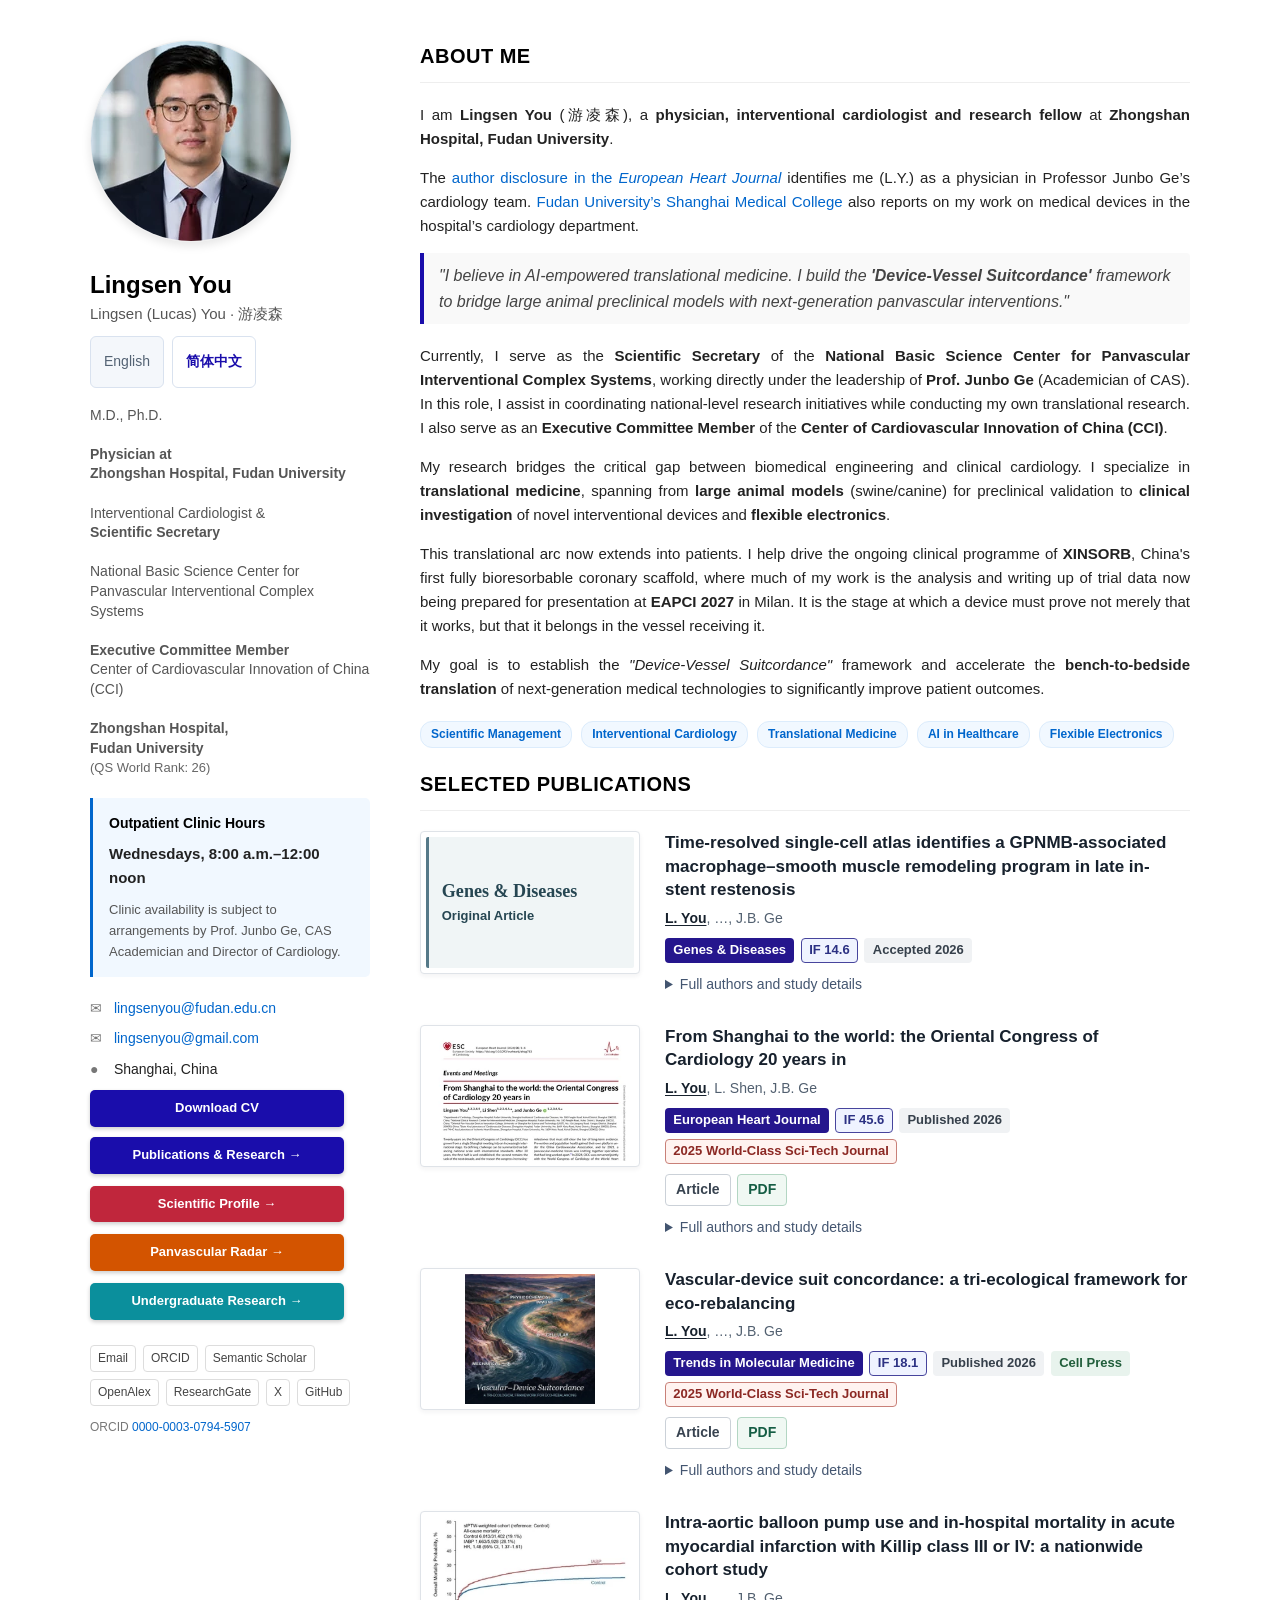
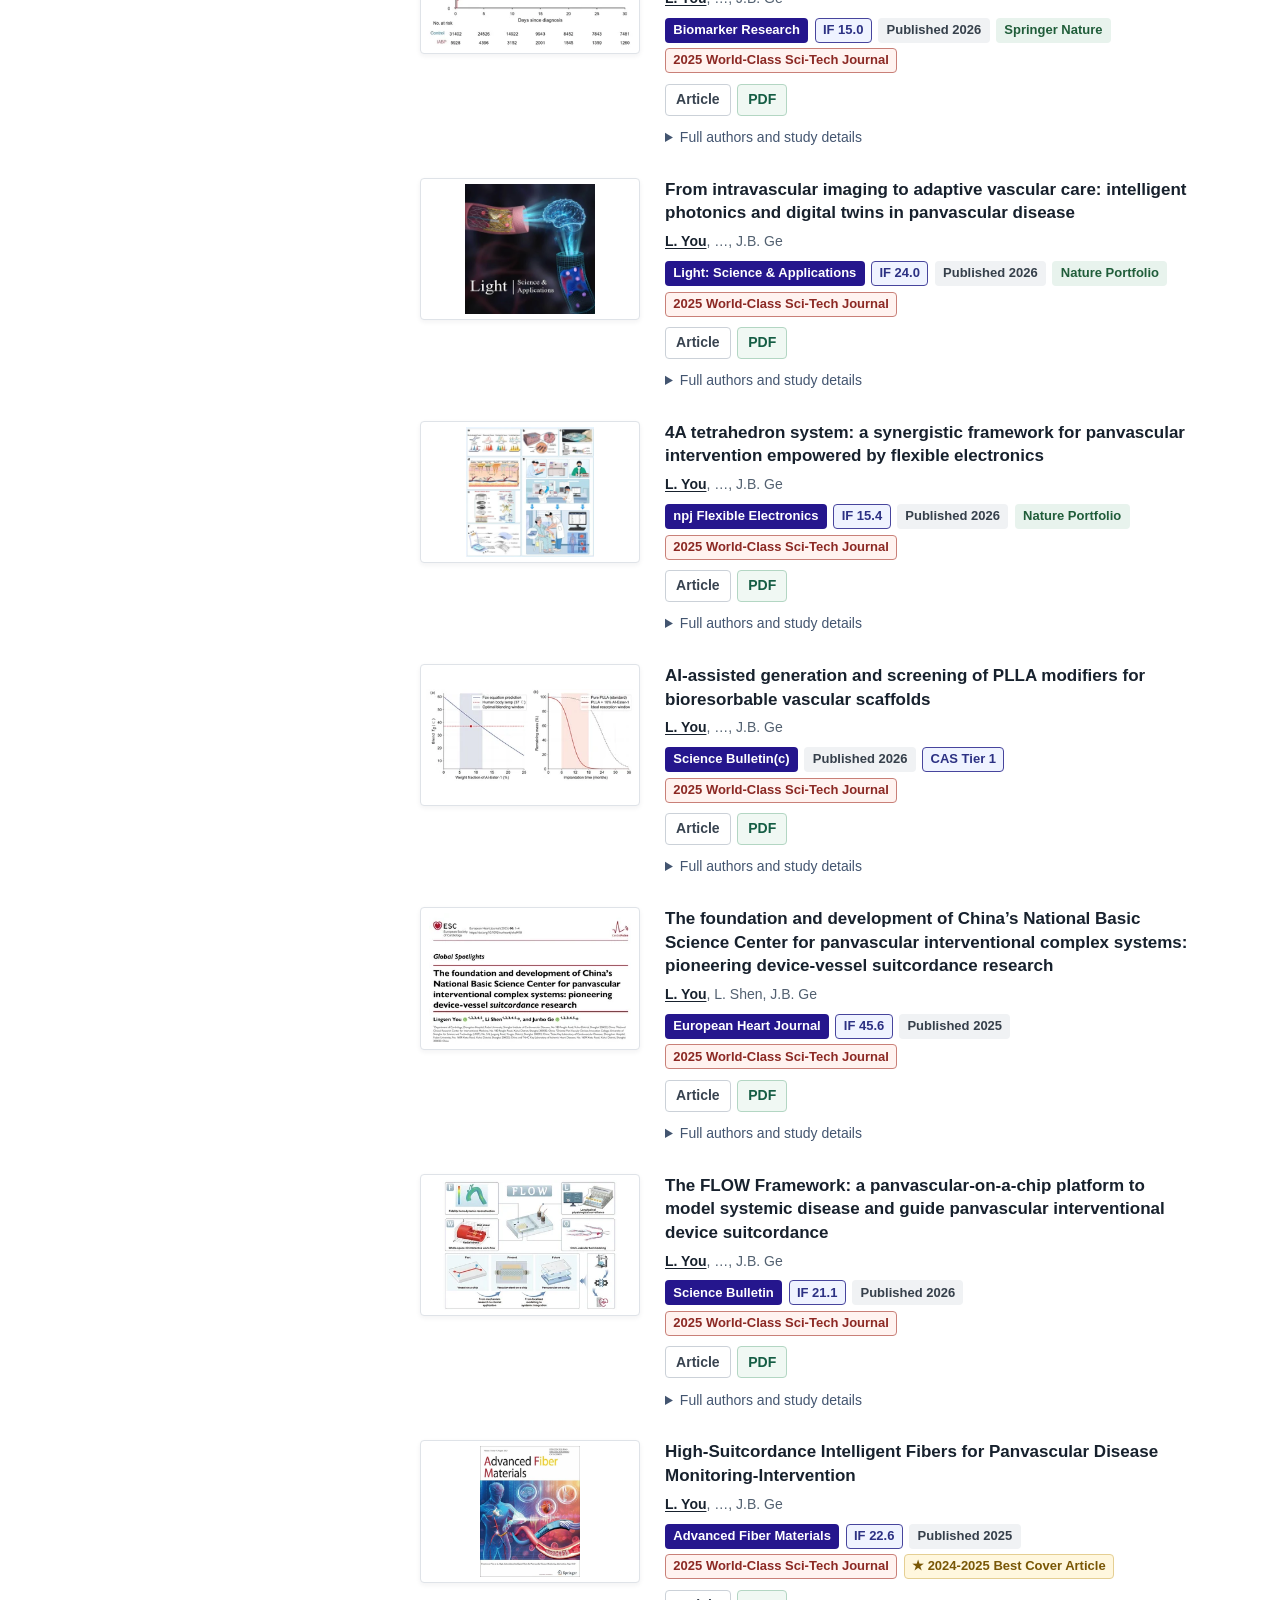
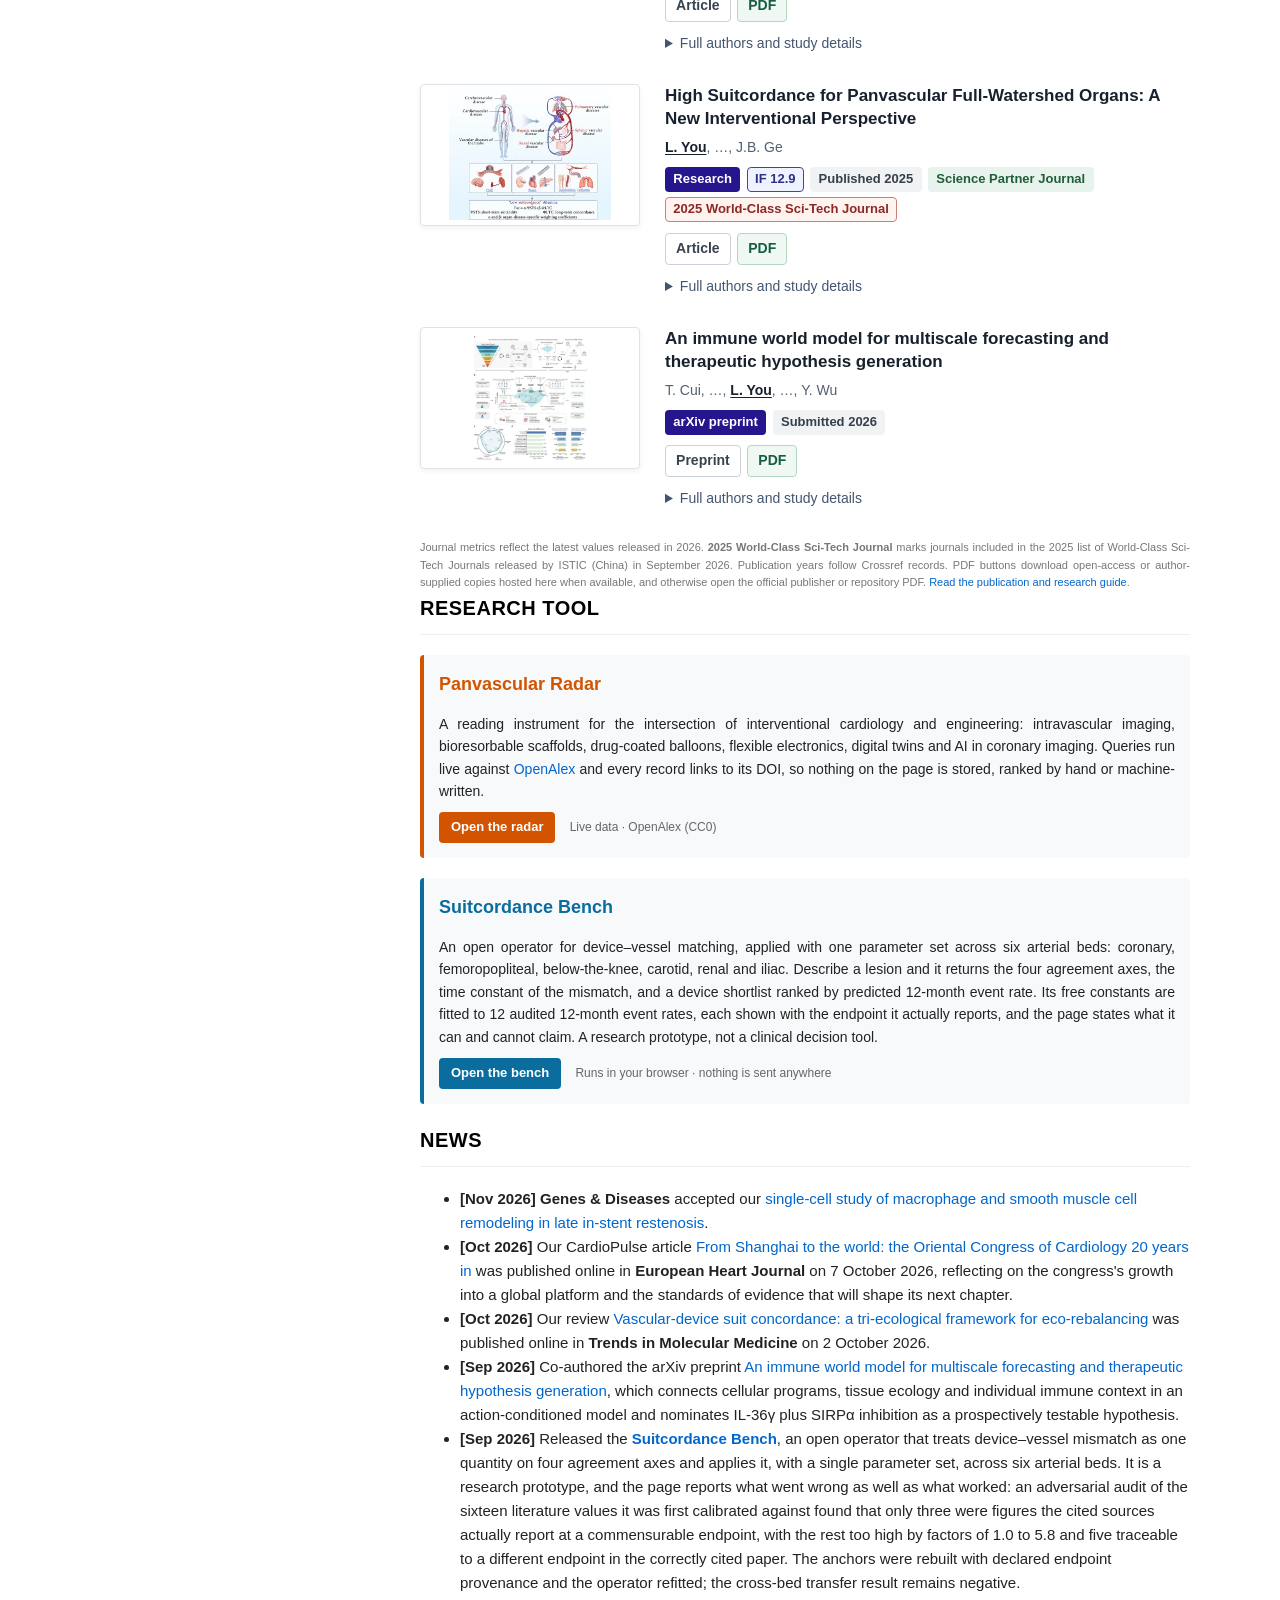
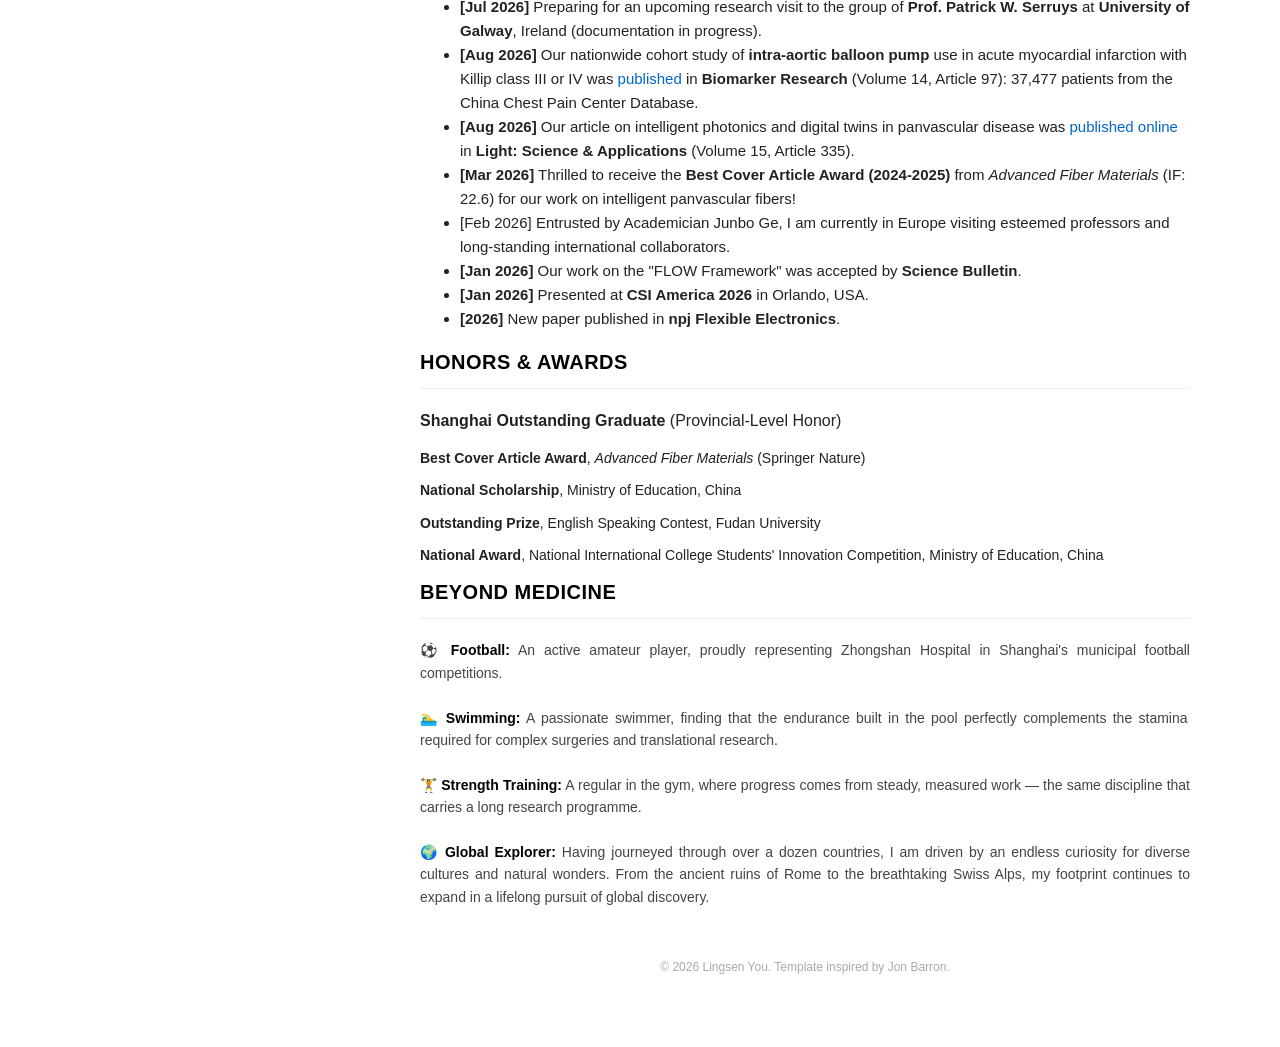
==== index.html @ 89675d9b "Cite public sources for the physician role on the bilingual profile" ====
<!DOCTYPE html>
<html lang="en">
<head>
    <meta charset="UTF-8">
    <meta name="msvalidate.01" content="B4413F887CBDE9981BFA55B74EB3943A" />
    <meta name="google-site-verification" content="UQCzJQF3jM0o6qL18zeOuxMkmx2nVUGTPDQ_XhH2dC4">
    <meta name="viewport" content="width=device-width, initial-scale=1.0">
    <link rel="canonical" href="https://lingsenyou.com/">
    <link rel="alternate" hreflang="en" href="https://lingsenyou.com/">
    <link rel="alternate" hreflang="zh-Hans" href="https://lingsenyou.com/zh/">
    <link rel="alternate" hreflang="x-default" href="https://lingsenyou.com/">
    <link rel="icon" type="image/png" sizes="32x32" href="assets/optimized/favicon-32.png">
    
    <meta name="description" content="Lingsen You (游凌森, also Lucas You), M.D., Ph.D. — physician, interventional cardiologist and researcher at Zhongshan Hospital, Fudan University, and Scientific Secretary of the National Basic Science Center for Panvascular Interventional Complex Systems. Publications, CV and contact.">
    <meta name="author" content="Lingsen You">
    <meta name="robots" content="index, follow, max-image-preview:large, max-snippet:-1, max-video-preview:-1">

    <meta property="og:type" content="website">
    <meta property="og:site_name" content="Lingsen You (游凌森)">
    <meta property="og:url" content="https://lingsenyou.com/">
    <meta property="og:title" content="Lingsen You (游凌森) | Interventional Cardiologist, Zhongshan Hospital, Fudan University">
    <meta property="og:description" content="Lingsen You (游凌森), M.D., Ph.D. — physician, interventional cardiologist and researcher at Zhongshan Hospital, Fudan University. Publications, CV and contact.">
    <meta property="og:image" content="https://lingsenyou.com/avatar.jpg?v=20260814">
    <meta name="twitter:card" content="summary">
    
    <title>Lingsen You (游凌森) | Interventional Cardiologist, Zhongshan Hospital, Fudan University</title>

    <script type="application/ld+json">
    {
      "@context": "https://schema.org",
      "@graph": [
        {
          "@type": "Person",
          "@id": "https://lingsenyou.com/#person",
          "name": "Lingsen You",
          "alternateName": ["Lingsen Lucas You", "Lingsen (Lucas) You", "Lucas You", "L. You", "You Lingsen", "游凌森"],
          "givenName": "Lingsen",
          "additionalName": "Lucas",
          "familyName": "You",
          "honorificSuffix": "M.D., Ph.D.",
          "description": "Lingsen You is a physician, interventional cardiologist and researcher at Zhongshan Hospital, Fudan University, Scientific Secretary of the National Basic Science Center for Panvascular Interventional Complex Systems, and Executive Committee Member of the Center of Cardiovascular Innovation of China (CCI).",
          "jobTitle": ["Physician", "Interventional Cardiologist", "Scientific Secretary", "Executive Committee Member"],
          "memberOf": { "@type": "Organization", "name": "Center of Cardiovascular Innovation of China", "alternateName": "CCI" },
          "url": "https://lingsenyou.com/",
          "mainEntityOfPage": { "@id": "https://lingsenyou.com/#webpage" },
          "image": "https://lingsenyou.com/avatar.jpg?v=20260814",
          "email": "mailto:lingsenyou@fudan.edu.cn",
          "identifier": [
            { "@type": "PropertyValue", "propertyID": "ORCID", "value": "0000-0003-0794-5907" }
          ],
          "workLocation": {
            "@type": "Place",
            "address": { "@type": "PostalAddress", "addressLocality": "Shanghai", "addressCountry": "CN" }
          },
          "affiliation": [
            {
              "@type": "MedicalOrganization",
              "name": "Zhongshan Hospital, Fudan University",
              "alternateName": "复旦大学附属中山医院",
              "sameAs": ["https://ror.org/032x22645", "https://www.wikidata.org/wiki/Q10931805"]
            },
            {
              "@type": "Organization",
              "name": "National Basic Science Center for Panvascular Interventional Complex Systems"
            }
          ],
          "worksFor": {
            "@type": "MedicalOrganization",
            "name": "Zhongshan Hospital, Fudan University",
            "alternateName": "复旦大学附属中山医院",
            "sameAs": "https://ror.org/032x22645"
          },
          "alumniOf": {
            "@type": "CollegeOrUniversity",
            "name": "Fudan University",
            "sameAs": ["https://ror.org/013q1eq08", "https://www.wikidata.org/wiki/Q495015"]
          },
          "knowsLanguage": [
            { "@type": "Language", "name": "Chinese" },
            { "@type": "Language", "name": "English" }
          ],
          "knowsAbout": [
            "Interventional cardiology",
            "Panvascular intervention",
            "Device-vessel suitcordance",
            "Bioresorbable coronary scaffolds",
            "XINSORB",
            "Intravascular imaging",
            "Flexible electronics",
            "Translational medicine",
            "AI in healthcare"
          ],
          "sameAs": [
            "https://orcid.org/0000-0003-0794-5907",
            "https://www.wikidata.org/wiki/Q91670793",
            "https://www.semanticscholar.org/author/Lingsen-You/2294627526",
            "https://openalex.org/A5113157144",
            "https://www.researchgate.net/profile/Lingsen-You",
            "https://github.com/lingsenyou",
            "https://x.com/lingsenyou"
          ]
        },
        {
          "@type": "WebSite",
          "@id": "https://lingsenyou.com/#website",
          "url": "https://lingsenyou.com/",
          "name": "Lingsen You (游凌森)",
          "alternateName": ["Lingsen Lucas You", "游凌森"],
          "inLanguage": "en",
          "publisher": { "@id": "https://lingsenyou.com/#person" },
          "about": { "@id": "https://lingsenyou.com/#person" }
        },
        {
          "@type": ["WebPage", "ProfilePage"],
          "@id": "https://lingsenyou.com/#webpage",
          "url": "https://lingsenyou.com/",
          "name": "Lingsen You (游凌森) | Interventional Cardiologist, Zhongshan Hospital, Fudan University",
          "isPartOf": { "@id": "https://lingsenyou.com/#website" },
          "about": { "@id": "https://lingsenyou.com/#person" },
          "mainEntity": { "@id": "https://lingsenyou.com/#person" },
          "citation": [
            "https://doi.org/10.1093/eurheartj/ehag783",
            "https://shmc.fudan.edu.cn/news/2026/0529/c1893a149384/page.htm"
          ],
          "inLanguage": "en",
          "dateCreated": "2026-07-12",
          "dateModified": "2026-11-21"
        },
        {
          "@type": "ScholarlyArticle",
          "@id": "https://lingsenyou.com/publications/#paper-gpnmb-restenosis",
          "headline": "Time-resolved single-cell atlas identifies a GPNMB-associated macrophage–smooth muscle remodeling program in late in-stent restenosis",
          "inLanguage": "en",
          "genre": "Original Article",
          "creativeWorkStatus": "Accepted",
          "creditText": "Lingsen You, Hanxiao Du and Wentong Wang contributed equally. Ning Jiang, Li Shen and Junbo Ge are corresponding authors.",
          "author": [{ "@id": "https://lingsenyou.com/#person" }, { "@type": "Person", "name": "Hanxiao Du" }, { "@type": "Person", "name": "Wentong Wang" }, { "@type": "Person", "name": "Yujun Guo" }, { "@type": "Person", "name": "Guanzhao Zhang" }, { "@type": "Person", "name": "Zisu Peng" }, { "@type": "Person", "name": "Xinran Deng" }, { "@type": "Person", "name": "Xiaoyu You" }, { "@type": "Person", "name": "Xingyu Yu" }, { "@type": "Person", "name": "Runrong Li" }, { "@type": "Person", "name": "Ning Jiang" }, { "@type": "Person", "name": "Li Shen" }, { "@type": "Person", "name": "Junbo Ge" }],
          "isPartOf": { "@type": "Periodical", "name": "Genes & Diseases" }
        },
        {
          "@type": "ScholarlyArticle",
          "@id": "https://doi.org/10.1093/eurheartj/ehag783",
          "url": "https://doi.org/10.1093/eurheartj/ehag783",
          "headline": "From Shanghai to the world: the Oriental Congress of Cardiology 20 years in",
          "datePublished": "2026-10-07",
          "author": [{ "@id": "https://lingsenyou.com/#person" }, { "@type": "Person", "name": "Li Shen" }, { "@type": "Person", "name": "Junbo Ge" }],
          "isPartOf": { "@type": "Periodical", "name": "European Heart Journal" },
          "genre": "Events and Meetings (CardioPulse)",
          "image": "https://lingsenyou.com/ehj-occ-20-years-cover.png",
          "identifier": { "@type": "PropertyValue", "propertyID": "DOI", "value": "10.1093/eurheartj/ehag783" }
        },
        {
          "@type": "ScholarlyArticle",
          "@id": "https://doi.org/10.1186/s40364-026-00993-1",
          "headline": "Intra-aortic balloon pump use and in-hospital mortality in acute myocardial infarction with Killip class III or IV: a nationwide cohort study",
          "datePublished": "2026-08",
          "author": [{ "@id": "https://lingsenyou.com/#person" }, { "@type": "Person", "name": "Hao Li" }, { "@type": "Person", "name": "Zhenzhen Lu" }, { "@type": "Person", "name": "Yu Wang" }, { "@type": "Person", "name": "Shanyuan Hong" }, { "@type": "Person", "name": "Mengyao Wang" }, { "@type": "Person", "name": "Tongtong Zang" }, { "@type": "Person", "name": "Lihong Huang" }, { "@type": "Person", "name": "Li Shen" }, { "@type": "Person", "name": "Junbo Ge" }],
          "isPartOf": { "@type": "Periodical", "name": "Biomarker Research" },
          "identifier": { "@type": "PropertyValue", "propertyID": "DOI", "value": "10.1186/s40364-026-00993-1" }
        },
        {
          "@type": "ScholarlyArticle",
          "@id": "https://doi.org/10.1038/s41377-026-02410-6",
          "headline": "From intravascular imaging to adaptive vascular care: intelligent photonics and digital twins in panvascular disease",
          "datePublished": "2026-08-04",
          "author": [{ "@id": "https://lingsenyou.com/#person" }, { "@type": "Person", "name": "Jiaxin Yao" }, { "@type": "Person", "name": "Yaoqing Qiu" }, { "@type": "Person", "name": "Yu Wang" }, { "@type": "Person", "name": "Yunlu Sun" }, { "@type": "Person", "name": "Rongjun Zhang" }, { "@type": "Person", "name": "Li Shen" }, { "@type": "Person", "name": "Junbo Ge" }],
          "isPartOf": { "@type": "Periodical", "name": "Light: Science & Applications" },
          "identifier": { "@type": "PropertyValue", "propertyID": "DOI", "value": "10.1038/s41377-026-02410-6" }
        },
        {
          "@type": "ScholarlyArticle",
          "@id": "https://doi.org/10.1038/s41528-026-00537-5",
          "headline": "4A tetrahedron system: a synergistic framework for panvascular intervention empowered by flexible electronics",
          "datePublished": "2026-01-29",
          "author": [{ "@id": "https://lingsenyou.com/#person" }, { "@type": "Person", "name": "Yirong Qu" }, { "@type": "Person", "name": "Yuheng Chen" }, { "@type": "Person", "name": "Yu Wang" }, { "@type": "Person", "name": "Li Shen" }, { "@type": "Person", "name": "Junbo Ge" }],
          "isPartOf": { "@type": "Periodical", "name": "npj Flexible Electronics" },
          "identifier": { "@type": "PropertyValue", "propertyID": "DOI", "value": "10.1038/s41528-026-00537-5" }
        },
        {
          "@type": "ScholarlyArticle",
          "@id": "https://doi.org/10.1360/csb-2026-0332",
          "headline": "AI-assisted generation and screening of PLLA modifiers for bioresorbable vascular scaffolds",
          "datePublished": "2026-04-14",
          "author": [{ "@id": "https://lingsenyou.com/#person" }, { "@type": "Person", "name": "Yujun Guo" }, { "@type": "Person", "name": "Zisu Peng" }, { "@type": "Person", "name": "Wentong Wang" }, { "@type": "Person", "name": "Li Shen" }, { "@type": "Person", "name": "Junbo Ge" }],
          "isPartOf": { "@type": "Periodical", "name": "Chinese Science Bulletin", "issn": "0023-074X" },
          "identifier": { "@type": "PropertyValue", "propertyID": "DOI", "value": "10.1360/csb-2026-0332" }
        },
        {
          "@type": "ScholarlyArticle",
          "@id": "https://doi.org/10.1093/eurheartj/ehaf418",
          "headline": "The foundation and development of China's National Basic Science Center for panvascular interventional complex systems: pioneering device-vessel suitcordance research",
          "datePublished": "2025-06-04",
          "author": [{ "@id": "https://lingsenyou.com/#person" }, { "@type": "Person", "name": "Li Shen" }, { "@type": "Person", "name": "Junbo Ge" }],
          "isPartOf": { "@type": "Periodical", "name": "European Heart Journal" },
          "identifier": { "@type": "PropertyValue", "propertyID": "DOI", "value": "10.1093/eurheartj/ehaf418" }
        },
        {
          "@type": "ScholarlyArticle",
          "@id": "https://doi.org/10.1016/j.scib.2025.12.051",
          "headline": "The FLOW Framework: a panvascular-on-a-chip platform to model systemic disease and guide panvascular interventional device suitcordance",
          "datePublished": "2026-02",
          "author": [{ "@id": "https://lingsenyou.com/#person" }, { "@type": "Person", "name": "Yuheng Chen" }, { "@type": "Person", "name": "Zeyang Zhang" }, { "@type": "Person", "name": "Yu Wang" }, { "@type": "Person", "name": "Zhongze Gu" }, { "@type": "Person", "name": "Li Shen" }, { "@type": "Person", "name": "Junbo Ge" }],
          "isPartOf": { "@type": "Periodical", "name": "Science Bulletin" },
          "identifier": { "@type": "PropertyValue", "propertyID": "DOI", "value": "10.1016/j.scib.2025.12.051" }
        },
        {
          "@type": "ScholarlyArticle",
          "@id": "https://doi.org/10.1007/s42765-025-00542-9",
          "headline": "High-Suitcordance Intelligent Fibers for Panvascular Disease Monitoring-Intervention",
          "datePublished": "2025-05-08",
          "author": [{ "@id": "https://lingsenyou.com/#person" }, { "@type": "Person", "name": "Yuchen Luo" }, { "@type": "Person", "name": "Qiang Cheng" }, { "@type": "Person", "name": "Li Shen" }, { "@type": "Person", "name": "Junbo Ge" }],
          "isPartOf": { "@type": "Periodical", "name": "Advanced Fiber Materials" },
          "identifier": { "@type": "PropertyValue", "propertyID": "DOI", "value": "10.1007/s42765-025-00542-9" }
        },
        {
          "@type": "ScholarlyArticle",
          "@id": "https://doi.org/10.34133/research.0974",
          "headline": "High Suitcordance for Panvascular Full-Watershed Organs: A New Interventional Perspective",
          "datePublished": "2025-10-29",
          "author": [{ "@id": "https://lingsenyou.com/#person" }, { "@type": "Person", "name": "Yuheng Chen" }, { "@type": "Person", "name": "Zeyang Zhang" }, { "@type": "Person", "name": "Yu Wang" }, { "@type": "Person", "name": "Li Shen" }, { "@type": "Person", "name": "Junbo Ge" }],
          "isPartOf": { "@type": "Periodical", "name": "Research" },
          "identifier": { "@type": "PropertyValue", "propertyID": "DOI", "value": "10.34133/research.0974" }
        },
        {
          "@type": "ScholarlyArticle",
          "@id": "https://doi.org/10.1016/j.molmed.2026.09.007",
          "url": "https://doi.org/10.1016/j.molmed.2026.09.007",
          "headline": "Vascular-device suit concordance: a tri-ecological framework for eco-rebalancing",
          "datePublished": "2026-10-02",
          "author": [
            {
              "@type": "Person",
              "name": "Lingsen You"
            },
            {
              "@type": "Person",
              "name": "Yaxuan Li"
            },
            {
              "@type": "Person",
              "name": "Yuchen Luo"
            },
            {
              "@type": "Person",
              "name": "Qiang Cheng"
            },
            {
              "@type": "Person",
              "name": "Liuliu Feng"
            },
            {
              "@type": "Person",
              "name": "Li Shen"
            },
            {
              "@type": "Person",
              "name": "Junbo Ge"
            }
          ],
          "isPartOf": {
            "@type": "Periodical",
            "name": "Trends in Molecular Medicine"
          },
          "identifier": {
            "@type": "PropertyValue",
            "propertyID": "DOI",
            "value": "10.1016/j.molmed.2026.09.007"
          }
        },
        {
          "@type": "ScholarlyArticle",
          "@id": "https://arxiv.org/abs/2609.14709",
          "headline": "An immune world model for multiscale forecasting and therapeutic hypothesis generation",
          "datePublished": "2026-09-13",
          "author": [
            { "@type": "Person", "name": "Taoyong Cui" },
            { "@type": "Person", "name": "Xi Wang" },
            { "@type": "Person", "name": "Zonghang Li" },
            { "@type": "Person", "name": "Jinchao Ding" },
            { "@id": "https://lingsenyou.com/#person" },
            { "@type": "Person", "name": "Yuzhi Xu" },
            { "@type": "Person", "name": "Wanghan Xu" },
            { "@type": "Person", "name": "Fang Wu" },
            { "@type": "Person", "name": "Kejun Ying" },
            { "@type": "Person", "name": "Wanli Ouyang" },
            { "@type": "Person", "name": "Pheng Ann Heng" },
            { "@type": "Person", "name": "Ling Yang" },
            { "@type": "Person", "name": "Zhenfei Yin" },
            { "@type": "Person", "name": "Yingcheng Wu" }
          ],
          "isPartOf": { "@type": "Periodical", "name": "arXiv" },
          "identifier": { "@type": "PropertyValue", "propertyID": "arXiv", "value": "2609.14709" }
        }
      ]
    }
    </script>
    
    <style>
        /* --- 全局与基础排版 --- */
        :root {
            --primary-text: #222;
            --secondary-text: #555;
            --link-color: #0066cc; /* 学术蓝 */
            --bg-color: #fff;
            --sidebar-width: 280px;
        }

        body {
            font-family: Arial, "Microsoft YaHei", "PingFang SC", "Helvetica Neue", sans-serif;
            background-color: var(--bg-color);
            color: var(--primary-text);
            margin: 0;
            line-height: 1.6;
            font-size: 15px;
        }

        a { text-decoration: none; color: var(--link-color); transition: 0.2s; }
        a:hover { text-decoration: underline; color: #004499; }
        strong { font-weight: 700; }

        .container {
            max-width: 1100px;
            margin: 0 auto;
            display: flex;
            padding: 40px 20px;
            gap: 50px;
        }

        /* --- 左侧边栏 --- */
        .sidebar {
            width: var(--sidebar-width);
            flex-shrink: 0;
            text-align: left;
        }
        
        .profile-img {
            width: 200px;
            height: 200px;
            border-radius: 50%;
            object-fit: cover;
            box-shadow: 0 4px 10px rgba(0,0,0,0.1);
            margin-bottom: 20px;
            border: 1px solid #eee;
        }

        h1.my-name {
            font-size: 24px;
            font-weight: 700;
            margin: 0 0 5px;
            color: #000;
            line-height: 1.3;
        }
        h1.my-name .name-alt {
            display: block;
            font-size: 15px;
            font-weight: 400;
            color: var(--secondary-text);
            margin-top: 4px;
        }
        .language-switch {
            display: flex;
            flex-wrap: wrap;
            align-items: center;
            gap: 8px;
            margin: 12px 0 18px;
            font-size: 14px;
        }
        .language-switch a,
        .language-switch span {
            display: inline-flex;
            align-items: center;
            min-height: 40px;
            padding: 5px 13px;
            border: 1px solid #d9e2ef;
            border-radius: 6px;
        }
        .language-switch span { color: #536273; background: #f4f7fb; }
        .language-switch a { color: #1a0dab; background: #fff; font-weight: 700; text-decoration: none; }
        .language-switch a:hover { background: #eef4ff; border-color: #1a0dab; }
        .language-switch a:focus-visible { outline: 3px solid #1a0dab; outline-offset: 3px; }
        
        .my-title {
            font-size: 14px;
            color: var(--secondary-text);
            margin-bottom: 15px;
            line-height: 1.4;
        }

        .contact-info {
            font-size: 14px;
            margin-bottom: 20px;
        }
        .ui-icon { display: inline-block; width: 20px; color: #777; }

        .clinic-hours {
            margin: 20px 0;
            padding: 14px 16px;
            border-left: 3px solid var(--link-color);
            border-radius: 0 5px 5px 0;
            background: #f1f8ff;
            text-align: left;
        }
        .clinic-hours h2 {
            margin: 0 0 8px;
            padding: 0;
            border: 0;
            font-size: 14px;
            letter-spacing: 0;
            text-transform: none;
        }
        .clinic-hours p { margin: 0; text-align: left; }
        .clinic-hours .clinic-time { font-size: 15px; font-weight: 700; }
        .clinic-hours .clinic-note { margin-top: 10px; font-size: 13px; color: var(--secondary-text); }
        
        /* 按钮通用样式 */
        .action-btn {
            display: inline-block;
            margin-top: 10px;
            padding: 8px 15px;
            border-radius: 5px;
            font-weight: bold;
            font-size: 13px;
            text-decoration: none !important;
            box-shadow: 0 2px 4px rgba(0,0,0,0.2);
            transition: opacity 0.2s;
            width: 80%;
            text-align: center;
            color: white !important;
        }
        .action-btn:hover { opacity: 0.8; }
        
        .btn-cv { background-color: #1a0dab; }
        .btn-app { background-color: #d35400; margin-top: 12px; }
        .btn-research { background-color: #0b8f9c; margin-top: 12px; }
        .btn-sci { background-color: #c0263c; margin-top: 12px; }

        .social-icons {
            display: flex;
            flex-wrap: wrap;
            gap: 7px;
            font-size: 12px;
            margin-top: 25px;
            margin-bottom: 30px;
        }
        .social-icons a {
            color: #444;
            border: 1px solid #ddd;
            border-radius: 4px;
            padding: 3px 7px;
        }
        .social-icons a:hover { color: var(--link-color); border-color: var(--link-color); text-decoration: none; }

        /* --- 右侧主内容 --- */
        .main-content {
            flex-grow: 1;
            max-width: 800px;
        }

        h2 {
            font-family: Arial, "Microsoft YaHei", "PingFang SC", sans-serif;
            font-size: 20px;
            font-weight: 700;
            color: #000;
            border-bottom: 1px solid #eee;
            padding-bottom: 10px;
            margin-top: 40px;
            margin-bottom: 20px;
            text-transform: uppercase;
            letter-spacing: 0.5px;
        }
        h2:first-child { margin-top: 0; }

        p { margin-bottom: 15px; text-align: justify; }

        /* Slogan 引用样式 */
        .slogan {
            font-size: 16px;
            font-style: italic;
            color: #444;
            border-left: 4px solid #1a0dab;
            padding-left: 15px;
            margin-bottom: 20px;
            background-color: #f9f9f9;
            padding: 10px 15px;
            border-radius: 0 4px 4px 0;
        }

        /* 现代学术风格徽章 (期刊与IF) */
        .badge-journal {
            display: inline-block;
            padding: 2px 8px;
            background-color: #1a0dab;
            color: white;
            border-radius: 4px;
            font-size: 12px;
            font-weight: bold;
            margin-right: 5px;
            margin-bottom: 4px;
        }
        .badge-if,
        .badge-tier {
            display: inline-block;
            padding: 1px 7px;
            background-color: #e8f0fe;
            color: #1a0dab;
            border: 1px solid #1a0dab;
            border-radius: 4px;
            font-size: 12px;
            font-weight: bold;
            margin-right: 5px;
            margin-bottom: 4px;
        }
        .badge-highlight,
        .badge-publisher,
        .badge-status {
            display: inline-block;
            padding: 2px 8px;
            border-radius: 4px;
            font-size: 12px;
            font-weight: bold;
            margin-right: 5px;
            margin-bottom: 4px;
        }
        .badge-wcj {
            display: inline-block;
            padding: 1px 7px;
            background-color: #fdecea;
            color: #a50e0e;
            border: 1px solid #a50e0e;
            border-radius: 4px;
            font-size: 12px;
            font-weight: bold;
            margin-right: 5px;
            margin-bottom: 4px;
        }
        .badge-publisher { background-color: #e6f4ea; color: #137333; }
        .badge-status { background-color: #f1f3f4; color: #3c4043; }
        .badge-highlight { background-color: #fef7e0; color: #8d5b00; }

        /* 研究兴趣小标签 */
        .badge {
            display: inline-block;
            background: #f1f8ff;
            color: #0066cc;
            padding: 3px 10px;
            border-radius: 12px;
            font-size: 12px;
            font-weight: 600;
            margin-right: 5px;
            margin-bottom: 5px;
            border: 1px solid #dcecfc;
        }

        /* --- 论文列表 --- */
        .pub-item {
            display: flex;
            gap: 25px;
            margin-bottom: 30px;
            align-items: flex-start;
        }
        
        .pub-img-box {
            width: 220px;
            flex-shrink: 0;
            background: #fff;
            border: 1px solid #eee;
            border-radius: 4px;
            padding: 5px;
            box-shadow: 0 2px 5px rgba(0,0,0,0.05);
        }
        .pub-img {
            width: 100%;
            height: auto;
            display: block;
            object-fit: contain; 
        }

        .pub-img--ehj-preview {
            aspect-ratio: 640 / 414;
            object-fit: cover;
            object-position: center top;
        }

        .pub-journal-info {
            margin: 0 0 8px;
            color: #666;
            font-size: 12px;
            line-height: 1.6;
            text-align: left;
        }

        .pub-img-spacer { width: 220px; flex-shrink: 0; }
        .pub-details { flex-grow: 1; }
        .pub-title {
            font-weight: 700;
            font-size: 16px;
            color: #000;
            margin-bottom: 5px;
            display: block;
            line-height: 1.3;
        }
        .pub-authors { font-size: 14px; color: #555; margin-bottom: 6px; }
        .me { font-weight: 700; color: #000; text-decoration: underline;}
        
        .pub-venue { margin-bottom: 8px; line-height: 1.8; }
        .pub-note { margin: 4px 0 0; color: #777; font-size: 11px; }
        
        .tag-links a {
            font-size: 11px;
            border: 1px solid #ddd;
            color: #555;
            padding: 2px 6px;
            border-radius: 3px;
            margin-right: 5px;
            text-transform: uppercase;
        }
        .tag-links a:hover { border-color: var(--link-color); color: var(--link-color); text-decoration: none;}
        .tag-links a.pdf-link {
            color: #0b6b4f;
            border-color: #b8dfd0;
            background: #f1fbf7;
            font-weight: 700;
        }
        .tag-links a.pdf-link:hover {
            color: #fff;
            border-color: #0b6b4f;
            background: #0b6b4f;
        }

        /* --- 奖项列表 --- */
        .award-item { display: flex; margin-bottom: 10px; font-size: 14px; }
        .award-item.featured-award { margin-bottom: 14px; }
        .featured-award .award-desc { font-size: 16px; line-height: 1.5; }

        /* --- 响应式 --- */
        @media (max-width: 768px) {
            .container { flex-direction: column; gap: 30px; }
            .sidebar { width: 100%; text-align: center; }
            .language-switch { justify-content: center; }
            .profile-img { margin: 0 auto 20px; }
            .social-icons { justify-content: center; }
            .pub-item { flex-direction: column; gap: 15px; }
            .pub-img-box { width: 100%; max-width: 300px; margin: 0 auto; }
            .pub-img-spacer { display: none; }
            .action-btn { width: auto; }
        }
    </style>
<link rel="stylesheet" href="/assets/publication-cards.css?v=1">
</head>
<body>

<div class="container">
    
    <div class="sidebar">
        <picture>
            <source type="image/webp" srcset="assets/optimized/avatar-200.webp 200w, assets/optimized/avatar-400.webp 400w" sizes="200px">
            <img src="avatar.jpg?v=20260814" alt="Lingsen You" class="profile-img" width="800" height="800" fetchpriority="high" decoding="async">
        </picture>
        
        <h1 class="my-name">Lingsen You<span class="name-alt">Lingsen (Lucas) You<span lang="zh-CN"> · 游凌森</span></span></h1>
        <nav class="language-switch" aria-label="Language">
            <span lang="en" aria-current="page">English</span>
            <a href="/zh/" lang="zh-Hans" hreflang="zh-Hans" aria-label="查看简体中文版">简体中文</a>
        </nav>
        <div class="my-title">
            M.D., Ph.D.<br><br>
            <strong>Physician at<br>Zhongshan Hospital, Fudan University</strong><br><br>
            Interventional Cardiologist &<br>
            <strong>Scientific Secretary</strong><br><br>
            National Basic Science Center for Panvascular Interventional Complex Systems<br><br>
            <strong>Executive Committee Member</strong><br>
            Center of Cardiovascular Innovation of China (CCI)<br><br>
            <strong>Zhongshan Hospital,<br>Fudan University</strong><br>
            <span style="font-size: 13px; color: #666; font-weight: normal;">(QS World Rank: 26)</span>
        </div>

        <section class="clinic-hours" aria-labelledby="clinic-hours-heading">
            <h2 id="clinic-hours-heading">Outpatient Clinic Hours</h2>
            <p class="clinic-time">Wednesdays, 8:00 a.m.–12:00 noon</p>
            <p class="clinic-note">Clinic availability is subject to arrangements by Prof. Junbo Ge, CAS Academician and Director of Cardiology.</p>
        </section>

        <div class="contact-info">
            <div style="margin-bottom:8px;">
                <span class="ui-icon" aria-hidden="true">✉</span>
                <a href="mailto:lingsenyou@fudan.edu.cn">lingsenyou@fudan.edu.cn</a>
            </div>
            <div style="margin-bottom:8px;">
                <span class="ui-icon" aria-hidden="true">✉</span>
                <a href="mailto:lingsenyou@gmail.com">lingsenyou@gmail.com</a>
            </div>
            <div>
                <span class="ui-icon" aria-hidden="true">●</span> Shanghai, China
            </div>
            
            <a href="CV_Lingsen_You.pdf?v=20261120-4" download="CV_Lingsen_You.pdf" class="action-btn btn-cv">Download CV</a><br>
            <a href="https://lingsenyou.com/publications/" class="action-btn btn-cv">Publications &amp; Research &rarr;</a>
            <a href="https://lingsenyou.com/scientific/" class="action-btn btn-sci">Scientific Profile &rarr;</a>
            <a href="https://lingsenyou.com/panvascular/" class="action-btn btn-app">Panvascular Radar &rarr;</a>
            <a href="https://lingsenyou.com/medeng/" class="action-btn btn-research">Undergraduate Research &rarr;</a>
        </div>

        <div class="social-icons">
            <a href="mailto:lingsenyou@fudan.edu.cn" title="Email">Email</a>
            <a href="https://orcid.org/0000-0003-0794-5907" target="_blank" rel="me noopener" title="ORCID 0000-0003-0794-5907">ORCID</a>
            <a href="https://www.semanticscholar.org/author/Lingsen-You/2294627526" target="_blank" rel="me noopener" title="Semantic Scholar">Semantic Scholar</a>
            <a href="https://openalex.org/A5113157144" target="_blank" rel="me noopener" title="OpenAlex">OpenAlex</a>
            <a href="https://www.researchgate.net/profile/Lingsen-You" target="_blank" rel="me noopener" title="ResearchGate">ResearchGate</a>
            <a href="https://x.com/lingsenyou" target="_blank" rel="me noopener" title="X">X</a>
            <a href="https://github.com/lingsenyou" target="_blank" rel="me noopener" title="GitHub">GitHub</a>
        </div>
        <div style="font-size:12px; color:#777; margin-top:-18px; margin-bottom:26px;">
            ORCID <a href="https://orcid.org/0000-0003-0794-5907" target="_blank" rel="me noopener">0000-0003-0794-5907</a>
        </div>
    </div>

    <div class="main-content">
        
        <section>
            <h2 id="physician-profile">About Me</h2>
            <p>I am <strong>Lingsen You</strong> (<span lang="zh-CN">游凌森</span>), a <strong>physician, interventional cardiologist and research fellow</strong> at <strong>Zhongshan Hospital, Fudan University</strong>.</p>
            <p>The <a href="https://doi.org/10.1093/eurheartj/ehag783">author disclosure in the <cite>European Heart Journal</cite></a> identifies me (L.Y.) as a physician in Professor Junbo Ge’s cardiology team. <a href="https://shmc.fudan.edu.cn/news/2026/0529/c1893a149384/page.htm">Fudan University’s Shanghai Medical College</a> also reports on my work on medical devices in the hospital’s cardiology department.</p>
            
            <div class="slogan">
                "I believe in AI-empowered translational medicine. I build the <strong>'Device-Vessel Suitcordance'</strong> framework to bridge large animal preclinical models with next-generation panvascular interventions."
            </div>

            <p>
                Currently, I serve as the <strong>Scientific Secretary</strong> of the <strong>National Basic Science Center for Panvascular Interventional Complex Systems</strong>, working directly under the leadership of <strong>Prof. Junbo Ge</strong> (Academician of CAS). In this role, I assist in coordinating national-level research initiatives while conducting my own translational research. I also serve as an <strong>Executive Committee Member</strong> of the <strong>Center of Cardiovascular Innovation of China (CCI)</strong>.
            </p>
            <p>
                My research bridges the critical gap between biomedical engineering and clinical cardiology. I specialize in <strong>translational medicine</strong>, spanning from <strong>large animal models</strong> (swine/canine) for preclinical validation to <strong>clinical investigation</strong> of novel interventional devices and <strong>flexible electronics</strong>.
            </p>
            <p>
                This translational arc now extends into patients. I help drive the ongoing clinical programme of <strong>XINSORB</strong>, China's first fully bioresorbable coronary scaffold, where much of my work is the analysis and writing up of trial data now being prepared for presentation at <strong>EAPCI 2027</strong> in Milan. It is the stage at which a device must prove not merely that it works, but that it belongs in the vessel receiving it.
            </p>
            <p>
                My goal is to establish the <em>"Device-Vessel Suitcordance"</em> framework and accelerate the <strong>bench-to-bedside translation</strong> of next-generation medical technologies to significantly improve patient outcomes.
            </p>
            <p style="margin-top: 20px;">
                <span class="badge">Scientific Management</span> 
                <span class="badge">Interventional Cardiology</span>
                <span class="badge">Translational Medicine</span>
                <span class="badge">AI in Healthcare</span>
                <span class="badge">Flexible Electronics</span>
            </p>
        </section>

        <section>
            <h2>Selected Publications</h2>

<!-- BEGIN GENERATED PUBLICATION CARDS -->
<div class="pub-list pc-list">
<article class="pub-card pub-item" id="paper-gpnmb-restenosis" data-status="accepted">
  <div class="pc-media"><div class="journal-label"><strong lang="en">Genes &amp; Diseases</strong><small>Original Article</small></div></div>
  <div class="pc-body">
    <h3 class="pc-title"><a href="/publications/#paper-gpnmb-restenosis">Time-resolved single-cell atlas identifies a GPNMB-associated macrophage–smooth muscle remodeling program in late in-stent restenosis</a></h3>
    <p class="pc-authors"><strong>L. You</strong>, …, J.B. Ge</p>
    <div class="pc-badges"><span class="pc-badge pc-journal">Genes &amp; Diseases</span> <a href="https://www.keaipublishing.com/en/journals/genes-and-diseases/" class="pc-badge pc-if" target="_blank" rel="noopener" title="Journal Impact Factor, reported by KeAi">IF 14.6</a> <span class="pc-badge pc-status">Accepted 2026</span></div>
    <div class="pc-actions"></div>
    <details class="pc-details">
      <summary>Full authors and study details</summary>
      <p class="authors"><strong>Lingsen You</strong><sup>#</sup>, Hanxiao Du<sup>#</sup>, Wentong Wang<sup>#</sup>, Yujun Guo, Guanzhao Zhang, Zisu Peng, Xinran Deng, Xiaoyu You, Xingyu Yu, Runrong Li, Ning Jiang<sup>*</sup>, Li Shen<sup>*</sup>, Junbo Ge<sup>*</sup></p>
      <p class="summary">The single-cell atlas profiles 103,410 vascular wall cells from rabbit carotid arteries sampled one and five months after bare-metal stent implantation.</p>
      <p class="pc-note"># Equal contribution; * corresponding authors.</p>
      <p class="pc-note">Accepted in November 2026.</p>
    </details>
  </div>
</article>
<article class="pub-card pub-item" id="paper-ehag783" data-status="published">
  <div class="pc-media"><a class="pc-media-link" href="https://doi.org/10.1093/eurheartj/ehag783" target="_blank" rel="noopener" aria-label="Read: From Shanghai to the world: the Oriental Congress of Cardiology 20 years in"><picture><source type="image/webp" srcset="/assets/optimized/ehj-occ-20-years-cover-320.webp 320w, /assets/optimized/ehj-occ-20-years-cover-640.webp 640w" sizes="(max-width: 600px) 220px, (max-width: 1000px) 175px, 220px"><img src="/ehj-occ-20-years-cover.png" alt="First-page header, title and authors of the European Heart Journal article From Shanghai to the world: the Oriental Congress of Cardiology 20 years in" width="640" height="414" loading="lazy" decoding="async"></picture></a></div>
  <div class="pc-body">
    <h3 class="pc-title"><a href="https://doi.org/10.1093/eurheartj/ehag783" target="_blank" rel="noopener">From Shanghai to the world: the Oriental Congress of Cardiology 20 years in</a></h3>
    <p class="pc-authors"><strong>L. You</strong>, L. Shen, J.B. Ge</p>
    <div class="pc-badges"><span class="pc-badge pc-journal">European Heart Journal</span> <span class="pc-badge pc-if" title="2025 Journal Impact Factor. Official ESC journal published by Oxford University Press. Cardiac &amp; Cardiovascular Systems rank: 2/237. Source: academic.oup.com/eurheartj/pages/About">IF 45.6</span> <span class="pc-badge pc-status">Published 2026</span> <span class="pc-badge pc-honor" title="2025 World-Class Sci-Tech Journal designation, consistent with the existing EHJ entry.">2025 World-Class Sci-Tech Journal</span></div>
    <div class="pc-actions"><a href="https://doi.org/10.1093/eurheartj/ehag783" class="pc-link" target="_blank" rel="noopener">Article</a> <a href="/pdfs/ehj-occ-2026.pdf" class="pc-link pc-pdf pdf-link" download="ehj-occ-2026.pdf">PDF</a></div>
    <details class="pc-details">
      <summary>Full authors and study details</summary>
      <p class="authors"><strong>Lingsen You</strong>, Li Shen, Junbo Ge</p>
      <p class="pc-citation">European Heart Journal · CardioPulse: Events and Meetings · Published online 7 October 2026</p>
      <p class="summary">A meeting report tracing the Oriental Congress of Cardiology's growth from a Shanghai meeting into a global platform, and examining how its 20th anniversary brings scale, international collaboration and evidence standards into focus.</p>
      <p class="pc-note">Oxford University Press · ESC official journal · <a href="https://academic.oup.com/eurheartj/pages/About" rel="noopener" target="_blank" title="2025 Journal Impact Factor rank in Cardiac &amp; Cardiovascular Systems">Cardiovascular rank 2/237</a></p>
      <p class="pc-note">2025 metrics: 5-year IF 42.2 · JCI 7.96 · CiteScore 35.9. Impact factor rank: Cardiac &amp; Cardiovascular Systems. <a href="https://academic.oup.com/eurheartj/pages/About" rel="noopener" target="_blank">Official OUP source</a>.</p>
      <p class="pc-sources"><a href="https://doi.org/10.1093/eurheartj/ehag783" class="pc-id" target="_blank" rel="noopener">DOI: 10.1093/eurheartj/ehag783</a></p>
    </details>
  </div>
</article>
<article class="pub-card pub-item" id="paper-j-molmed-2026-09-007" data-status="published">
  <div class="pc-media"><a class="pc-media-link" href="https://doi.org/10.1016/j.molmed.2026.09.007" target="_blank" rel="noopener" aria-label="Read: Vascular-device suit concordance: a tri-ecological framework for eco-rebalancing"><picture><source type="image/webp" srcset="/assets/optimized/trends-molecular-medicine-suitcordance-320.webp 320w, /assets/optimized/trends-molecular-medicine-suitcordance-640.webp 640w" sizes="(max-width: 600px) 220px, (max-width: 1000px) 175px, 220px"><img src="/trends-molecular-medicine-suitcordance.jpg" alt="A river in balance, annotated with the three ecological balances of vascular-device suitcordance: mechanical, cellular and physicochemical-immune" width="1000" height="1000" loading="lazy" decoding="async"></picture></a></div>
  <div class="pc-body">
    <h3 class="pc-title"><a href="https://doi.org/10.1016/j.molmed.2026.09.007" target="_blank" rel="noopener">Vascular-device suit concordance: a tri-ecological framework for eco-rebalancing</a></h3>
    <p class="pc-authors"><strong>L. You</strong>, …, J.B. Ge</p>
    <div class="pc-badges"><span class="pc-badge pc-journal">Trends in Molecular Medicine</span> <span class="pc-badge pc-if">IF 18.1</span> <span class="pc-badge pc-status">Published 2026</span> <span class="pc-badge pc-publisher">Cell Press</span> <span class="pc-badge pc-honor" title="Included in the 2025 list of World-Class Sci-Tech Journals released by the Institute of Scientific and Technical Information of China (ISTIC) on 12 September 2026">2025 World-Class Sci-Tech Journal</span></div>
    <div class="pc-actions"><a href="https://doi.org/10.1016/j.molmed.2026.09.007" class="pc-link" target="_blank" rel="noopener">Article</a> <a href="https://www.sciencedirect.com/science/article/pii/S1471491426002236/pdfft" class="pc-link pc-pdf pdf-link" target="_blank" rel="noopener">PDF</a></div>
    <details class="pc-details">
      <summary>Full authors and study details</summary>
      <p class="authors"><strong>Lingsen You</strong>, Yaxuan Li, Yuchen Luo, Qiang Cheng, Liuliu Feng, Li Shen, Junbo Ge</p>
      <p class="pc-citation">Trends in Molecular Medicine · Cell Press · published online 2 October 2026</p>
      <p class="summary">An ecological reading of device–vessel suitcordance: three balances that an implanted device perturbs and has to restore. DOI: <a href="https://doi.org/10.1016/j.molmed.2026.09.007" rel="noopener" target="_blank">10.1016/j.molmed.2026.09.007</a>. <a href="https://pubmed.ncbi.nlm.nih.gov/42827069/" rel="noopener" target="_blank">PubMed</a>.</p>
    </details>
  </div>
</article>
<article class="pub-card pub-item" id="paper-s40364-026-00993-1" data-status="published">
  <div class="pc-media"><a class="pc-media-link" href="https://doi.org/10.1186/s40364-026-00993-1" target="_blank" rel="noopener" aria-label="Read: Intra-aortic balloon pump use and in-hospital mortality in acute myocardial infarction with Killip class III or IV: a nationwide cohort study"><picture><source type="image/webp" srcset="/assets/optimized/paper7-320.webp 320w, /assets/optimized/paper7-640.webp 640w" sizes="(max-width: 600px) 220px, (max-width: 1000px) 175px, 220px"><img src="/paper7.jpg" alt="Kaplan-Meier curves of in-hospital all-cause mortality with and without intra-aortic balloon pump support in the sIPTW-weighted cohort" width="843" height="535" loading="lazy" decoding="async"></picture></a></div>
  <div class="pc-body">
    <h3 class="pc-title"><a href="https://doi.org/10.1186/s40364-026-00993-1" target="_blank" rel="noopener">Intra-aortic balloon pump use and in-hospital mortality in acute myocardial infarction with Killip class III or IV: a nationwide cohort study</a></h3>
    <p class="pc-authors"><strong>L. You</strong>, …, J.B. Ge</p>
    <div class="pc-badges"><span class="pc-badge pc-journal">Biomarker Research</span> <span class="pc-badge pc-if">IF 15.0</span> <span class="pc-badge pc-status">Published 2026</span> <span class="pc-badge pc-publisher">Springer Nature</span> <span class="pc-badge pc-honor" title="Included in the 2025 list of World-Class Sci-Tech Journals released by the Institute of Scientific and Technical Information of China (ISTIC) on 12 September 2026">2025 World-Class Sci-Tech Journal</span></div>
    <div class="pc-actions"><a href="https://doi.org/10.1186/s40364-026-00993-1" class="pc-link" target="_blank" rel="noopener">Article</a> <a href="/pdfs/iabp-biomarker-research-2026.pdf" class="pc-link pc-pdf pdf-link" download="iabp-biomarker-research-2026.pdf">PDF</a></div>
    <details class="pc-details">
      <summary>Full authors and study details</summary>
      <p class="authors"><strong>Lingsen You</strong>, Hao Li, Zhenzhen Lu, Yu Wang, Shanyuan Hong, Mengyao Wang, Tongtong Zang, Lihong Huang, Li Shen, Junbo Ge</p>
      <p class="pc-citation">Biomarker Research · August 2026 · 14:97</p>
      <p class="summary">A nationwide cohort of 37,477 patients undergoing PCI for acute myocardial infarction with Killip class III or IV, drawn from the China Chest Pain Center Database (4,089 hospitals, 2019–2023). Using target-trial emulation with BART-based stabilised inverse probability weighting, intra-aortic balloon pump use during hospitalisation was associated with higher in-hospital all-cause mortality (28.1% vs. 19.1%; HR 1.48, 95% CI 1.37–1.61).</p>
      <p class="pc-note">Open access.</p>
      <p class="pc-sources"><a href="https://doi.org/10.1186/s40364-026-00993-1" class="pc-id" target="_blank" rel="noopener">DOI: 10.1186/s40364-026-00993-1</a></p>
    </details>
  </div>
</article>
<article class="pub-card pub-item" id="paper-s41377-026-02410-6" data-status="published">
  <div class="pc-media"><a class="pc-media-link" href="https://doi.org/10.1038/s41377-026-02410-6" target="_blank" rel="noopener" aria-label="Read: From intravascular imaging to adaptive vascular care: intelligent photonics and digital twins in panvascular disease"><picture><source type="image/webp" srcset="/assets/optimized/paper6-320.webp 320w, /assets/optimized/paper6-640.webp 640w" sizes="(max-width: 600px) 220px, (max-width: 1000px) 175px, 220px"><img src="/paper6.jpg" alt="Light: Science &amp; Applications — Intelligent Photonics and Digital Twins in Panvascular Disease" width="640" height="640" loading="lazy" decoding="async"></picture></a></div>
  <div class="pc-body">
    <h3 class="pc-title"><a href="https://doi.org/10.1038/s41377-026-02410-6" target="_blank" rel="noopener">From intravascular imaging to adaptive vascular care: intelligent photonics and digital twins in panvascular disease</a></h3>
    <p class="pc-authors"><strong>L. You</strong>, …, J.B. Ge</p>
    <div class="pc-badges"><span class="pc-badge pc-journal">Light: Science &amp; Applications</span> <span class="pc-badge pc-if">IF 24.0</span> <span class="pc-badge pc-status">Published 2026</span> <span class="pc-badge pc-publisher">Nature Portfolio</span> <span class="pc-badge pc-honor" title="Included in the 2025 list of World-Class Sci-Tech Journals released by the Institute of Scientific and Technical Information of China (ISTIC) on 12 September 2026">2025 World-Class Sci-Tech Journal</span></div>
    <div class="pc-actions"><a href="https://doi.org/10.1038/s41377-026-02410-6" class="pc-link" target="_blank" rel="noopener">Article</a> <a href="/pdfs/light-intelligent-photonics-2026.pdf" class="pc-link pc-pdf pdf-link" download="light-intelligent-photonics-2026.pdf">PDF</a></div>
    <details class="pc-details">
      <summary>Full authors and study details</summary>
      <p class="authors"><strong>Lingsen You</strong>, Jiaxin Yao, Yaoqing Qiu, Yu Wang, Yunlu Sun, Rongjun Zhang, Li Shen, Junbo Ge</p>
      <p class="pc-citation">Light: Science &amp; Applications · 4 August 2026</p>
      <p class="summary">A roadmap connecting intravascular imaging and intelligent photonics with computational vascular representations for more adaptive panvascular care.</p>
      <p class="pc-sources"><a href="https://doi.org/10.1038/s41377-026-02410-6" class="pc-id" target="_blank" rel="noopener">DOI: 10.1038/s41377-026-02410-6</a> · <a href="https://www.nature.com/articles/s41377-026-02410-6" target="_blank" rel="noopener">Publisher article page</a></p>
    </details>
  </div>
</article>
<article class="pub-card pub-item" id="paper-s41528-026-00537-5" data-status="published">
  <div class="pc-media"><a class="pc-media-link" href="https://doi.org/10.1038/s41528-026-00537-5" target="_blank" rel="noopener" aria-label="Read: 4A tetrahedron system: a synergistic framework for panvascular intervention empowered by flexible electronics"><picture><source type="image/webp" srcset="/assets/optimized/paper4-320.webp 320w, /assets/optimized/paper4-640.webp 640w" sizes="(max-width: 600px) 220px, (max-width: 1000px) 175px, 220px"><img src="/paper4.jpg" alt="4A tetrahedron system for panvascular intervention empowered by flexible electronics" width="640" height="653" loading="lazy" decoding="async"></picture></a></div>
  <div class="pc-body">
    <h3 class="pc-title"><a href="https://doi.org/10.1038/s41528-026-00537-5" target="_blank" rel="noopener">4A tetrahedron system: a synergistic framework for panvascular intervention empowered by flexible electronics</a></h3>
    <p class="pc-authors"><strong>L. You</strong>, …, J.B. Ge</p>
    <div class="pc-badges"><span class="pc-badge pc-journal">npj Flexible Electronics</span> <span class="pc-badge pc-if">IF 15.4</span> <span class="pc-badge pc-status">Published 2026</span> <span class="pc-badge pc-publisher">Nature Portfolio</span> <span class="pc-badge pc-honor" title="Included in the 2025 list of World-Class Sci-Tech Journals released by the Institute of Scientific and Technical Information of China (ISTIC) on 12 September 2026">2025 World-Class Sci-Tech Journal</span></div>
    <div class="pc-actions"><a href="https://doi.org/10.1038/s41528-026-00537-5" class="pc-link" target="_blank" rel="noopener">Article</a> <a href="/pdfs/npj-4a-tetrahedron-2026.pdf" class="pc-link pc-pdf pdf-link" download="npj-4a-tetrahedron-2026.pdf">PDF</a></div>
    <details class="pc-details">
      <summary>Full authors and study details</summary>
      <p class="authors"><strong>Lingsen You</strong>, Yirong Qu, Yuheng Chen, Yu Wang, Li Shen, Junbo Ge</p>
      <p class="pc-citation">npj Flexible Electronics · 29 January 2026</p>
      <p class="summary">A four-dimensional framework for aligning anatomy, application, adaptation and assessment in flexible-electronic panvascular systems.</p>
      <p class="pc-sources"><a href="https://doi.org/10.1038/s41528-026-00537-5" class="pc-id" target="_blank" rel="noopener">DOI: 10.1038/s41528-026-00537-5</a></p>
    </details>
  </div>
</article>
<article class="pub-card pub-item" id="paper-csb-2026-0332" data-status="published">
  <div class="pc-media"><a class="pc-media-link" href="https://doi.org/10.1360/csb-2026-0332" target="_blank" rel="noopener" aria-label="Read: AI-assisted generation and screening of PLLA modifiers for bioresorbable vascular scaffolds"><picture><source type="image/webp" srcset="/assets/optimized/csb-plla-ai-screening-320.webp 320w, /assets/optimized/csb-plla-ai-screening-640.webp 640w" sizes="(max-width: 600px) 220px, (max-width: 1000px) 175px, 220px"><img src="/csb-plla-ai-screening.jpg" alt="Two panels from the paper: predicted blend glass transition temperature against modifier fraction, and remaining scaffold mass against implantation time" width="1400" height="616" loading="lazy" decoding="async"></picture></a></div>
  <div class="pc-body">
    <h3 class="pc-title"><a href="https://doi.org/10.1360/csb-2026-0332" target="_blank" rel="noopener">AI-assisted generation and screening of PLLA modifiers for bioresorbable vascular scaffolds</a></h3>
    <p class="pc-authors"><strong>L. You</strong>, …, J.B. Ge</p>
    <div class="pc-badges"><span class="pc-badge pc-journal">Science Bulletin(c)</span> <span class="pc-badge pc-status">Published 2026</span> <span class="pc-badge pc-tier" title="Tier 1 in the Chinese Academy of Sciences journal ranking">CAS Tier 1</span> <span class="pc-badge pc-honor" title="Included in the 2025 list of World-Class Sci-Tech Journals released by the Institute of Scientific and Technical Information of China (ISTIC) on 12 September 2026">2025 World-Class Sci-Tech Journal</span></div>
    <div class="pc-actions"><a href="https://doi.org/10.1360/csb-2026-0332" class="pc-link" target="_blank" rel="noopener">Article</a> <a href="https://www.sciengine.com/doi/10.1360/CSB-2026-0332" class="pc-link pc-pdf pdf-link" target="_blank" rel="noopener">PDF</a></div>
    <details class="pc-details">
      <summary>Full authors and study details</summary>
      <p class="authors"><strong>Lingsen You</strong>, Yujun Guo, Zisu Peng, Wentong Wang, Li Shen, Junbo Ge</p>
      <p class="pc-citation">Science Bulletin(c) · 14 April 2026 · 71(19):4653–4662</p>
      <p class="summary">An AI-assisted route to generating and screening candidate modifiers for poly-L-lactic acid, the polymer used in bioresorbable vascular scaffolds.</p>
      <p class="pc-sources"><a href="https://doi.org/10.1360/csb-2026-0332" class="pc-id" target="_blank" rel="noopener">DOI: 10.1360/csb-2026-0332</a></p>
    </details>
  </div>
</article>
<article class="pub-card pub-item" id="paper-ehaf418" data-status="published">
  <div class="pc-media"><a class="pc-media-link" href="https://doi.org/10.1093/eurheartj/ehaf418" target="_blank" rel="noopener" aria-label="Read: The foundation and development of China’s National Basic Science Center for panvascular interventional complex systems: pioneering device-vessel suitcordance research"><picture><source type="image/webp" srcset="/assets/optimized/paper1-320.webp 320w, /assets/optimized/paper1-640.webp 640w" sizes="(max-width: 600px) 220px, (max-width: 1000px) 175px, 220px"><img src="/paper1.jpg" alt="European Heart Journal article on device-vessel suitcordance research" width="640" height="414" loading="lazy" decoding="async"></picture></a></div>
  <div class="pc-body">
    <h3 class="pc-title"><a href="https://doi.org/10.1093/eurheartj/ehaf418" target="_blank" rel="noopener">The foundation and development of China’s National Basic Science Center for panvascular interventional complex systems: pioneering device-vessel suitcordance research</a></h3>
    <p class="pc-authors"><strong>L. You</strong>, L. Shen, J.B. Ge</p>
    <div class="pc-badges"><span class="pc-badge pc-journal">European Heart Journal</span> <span class="pc-badge pc-if" title="2025 Journal Impact Factor. Official ESC journal published by Oxford University Press. Cardiac &amp; Cardiovascular Systems rank: 2/237. Source: academic.oup.com/eurheartj/pages/About">IF 45.6</span> <span class="pc-badge pc-status">Published 2025</span> <span class="pc-badge pc-honor" title="Included in the 2025 list of World-Class Sci-Tech Journals released by the Institute of Scientific and Technical Information of China (ISTIC) on 12 September 2026">2025 World-Class Sci-Tech Journal</span></div>
    <div class="pc-actions"><a href="https://doi.org/10.1093/eurheartj/ehaf418" class="pc-link" target="_blank" rel="noopener">Article</a> <a href="https://academic.oup.com/eurheartj/article-pdf/46/35/3400/63435484/ehaf418.pdf" class="pc-link pc-pdf pdf-link" target="_blank" rel="noopener">PDF</a></div>
    <details class="pc-details">
      <summary>Full authors and study details</summary>
      <p class="authors"><strong>Lingsen You</strong>, Li Shen, Junbo Ge</p>
      <p class="pc-citation">European Heart Journal · 4 June 2025</p>
      <p class="summary">An account of the centre’s scientific foundations and its programme for pioneering device–vessel suitcordance research.</p>
      <p class="pc-note">Oxford University Press · ESC official journal · <a href="https://academic.oup.com/eurheartj/pages/About" rel="noopener" target="_blank" title="2025 Journal Impact Factor rank in Cardiac &amp; Cardiovascular Systems">Cardiovascular rank 2/237</a></p>
      <p class="pc-note">2025 Journal Impact Factor and subject rank. <a href="https://academic.oup.com/eurheartj/pages/About" rel="noopener" target="_blank">Official OUP source</a>.</p>
      <p class="pc-sources"><a href="https://doi.org/10.1093/eurheartj/ehaf418" class="pc-id" target="_blank" rel="noopener">DOI: 10.1093/eurheartj/ehaf418</a></p>
    </details>
  </div>
</article>
<article class="pub-card pub-item" id="paper-j-scib-2025-12-051" data-status="published">
  <div class="pc-media"><a class="pc-media-link" href="https://doi.org/10.1016/j.scib.2025.12.051" target="_blank" rel="noopener" aria-label="Read: The FLOW Framework: a panvascular-on-a-chip platform to model systemic disease and guide panvascular interventional device suitcordance"><picture><source type="image/webp" srcset="/assets/optimized/paper2-320.webp 320w, /assets/optimized/paper2-640.webp 640w" sizes="(max-width: 600px) 220px, (max-width: 1000px) 175px, 220px"><img src="/paper2.jpg" alt="The FLOW Framework panvascular-on-a-chip platform" width="640" height="457" loading="lazy" decoding="async"></picture></a></div>
  <div class="pc-body">
    <h3 class="pc-title"><a href="https://doi.org/10.1016/j.scib.2025.12.051" target="_blank" rel="noopener">The FLOW Framework: a panvascular-on-a-chip platform to model systemic disease and guide panvascular interventional device suitcordance</a></h3>
    <p class="pc-authors"><strong>L. You</strong>, …, J.B. Ge</p>
    <div class="pc-badges"><span class="pc-badge pc-journal">Science Bulletin</span> <span class="pc-badge pc-if">IF 21.1</span> <span class="pc-badge pc-status">Published 2026</span> <span class="pc-badge pc-honor" title="Included in the 2025 list of World-Class Sci-Tech Journals released by the Institute of Scientific and Technical Information of China (ISTIC) on 12 September 2026">2025 World-Class Sci-Tech Journal</span></div>
    <div class="pc-actions"><a href="https://doi.org/10.1016/j.scib.2025.12.051" class="pc-link" target="_blank" rel="noopener">Article</a> <a href="/pdfs/flow-framework-science-bulletin-2026.pdf" class="pc-link pc-pdf pdf-link" download="flow-framework-science-bulletin-2026.pdf">PDF</a></div>
    <details class="pc-details">
      <summary>Full authors and study details</summary>
      <p class="authors"><strong>Lingsen You</strong>, Yuheng Chen, Zeyang Zhang, Yu Wang, Zhongze Gu, Li Shen, Junbo Ge</p>
      <p class="pc-citation">Science Bulletin · February 2026</p>
      <p class="summary">A panvascular-on-a-chip concept for modelling systemic vascular disease and evaluating how interventions interact with distinct vascular environments.</p>
      <p class="pc-sources"><a href="https://doi.org/10.1016/j.scib.2025.12.051" class="pc-id" target="_blank" rel="noopener">DOI: 10.1016/j.scib.2025.12.051</a></p>
    </details>
  </div>
</article>
<article class="pub-card pub-item" id="paper-s42765-025-00542-9" data-status="published">
  <div class="pc-media"><a class="pc-media-link" href="https://doi.org/10.1007/s42765-025-00542-9" target="_blank" rel="noopener" aria-label="Read: High-Suitcordance Intelligent Fibers for Panvascular Disease Monitoring-Intervention"><picture><source type="image/webp" srcset="/assets/optimized/advanced-fiber-materials-v7-i4-cover-320.webp 320w, /assets/optimized/advanced-fiber-materials-v7-i4-cover-640.webp 640w" sizes="(max-width: 600px) 220px, (max-width: 1000px) 175px, 220px"><img src="/advanced-fiber-materials-v7-i4-cover.jpg?v=20260918" alt="Advanced Fiber Materials, Volume 7 Issue 4 front cover featuring High-Suitcordance Intelligent Fibers for Panvascular Disease Monitoring-Intervention" width="640" height="836" loading="lazy" decoding="async"></picture></a></div>
  <div class="pc-body">
    <h3 class="pc-title"><a href="https://doi.org/10.1007/s42765-025-00542-9" target="_blank" rel="noopener">High-Suitcordance Intelligent Fibers for Panvascular Disease Monitoring-Intervention</a></h3>
    <p class="pc-authors"><strong>L. You</strong>, …, J.B. Ge</p>
    <div class="pc-badges"><span class="pc-badge pc-journal">Advanced Fiber Materials</span> <span class="pc-badge pc-if">IF 22.6</span> <span class="pc-badge pc-status">Published 2025</span> <span class="pc-badge pc-honor" title="Included in the 2025 list of World-Class Sci-Tech Journals released by the Institute of Scientific and Technical Information of China (ISTIC) on 12 September 2026">2025 World-Class Sci-Tech Journal</span> <span class="pc-badge pc-award">★ 2024-2025 Best Cover Article</span></div>
    <div class="pc-actions"><a href="https://doi.org/10.1007/s42765-025-00542-9" class="pc-link" target="_blank" rel="noopener">Article</a> <a href="/pdfs/advanced-fiber-materials-2025.pdf" class="pc-link pc-pdf pdf-link" download="advanced-fiber-materials-2025.pdf">PDF</a></div>
    <details class="pc-details">
      <summary>Full authors and study details</summary>
      <p class="authors"><strong>Lingsen You</strong>, Yuchen Luo, Qiang Cheng, Li Shen, Junbo Ge</p>
      <p class="pc-citation">Advanced Fiber Materials · 8 May 2025</p>
      <p class="summary">A perspective on fibre-based systems designed to sense and intervene while conforming to the mechanical and biological demands of vascular tissue.</p>
      <p class="pc-sources"><a href="https://doi.org/10.1007/s42765-025-00542-9" class="pc-id" target="_blank" rel="noopener">DOI: 10.1007/s42765-025-00542-9</a></p>
    </details>
  </div>
</article>
<article class="pub-card pub-item" id="paper-research-0974" data-status="published">
  <div class="pc-media"><a class="pc-media-link" href="https://doi.org/10.34133/research.0974" target="_blank" rel="noopener" aria-label="Read: High Suitcordance for Panvascular Full-Watershed Organs: A New Interventional Perspective"><picture><source type="image/webp" srcset="/assets/optimized/paper5-320.webp 320w, /assets/optimized/paper5-640.webp 640w" sizes="(max-width: 600px) 220px, (max-width: 1000px) 175px, 220px"><img src="/paper5.jpg" alt="High Suitcordance for Panvascular Full-Watershed Organs article" width="640" height="511" loading="lazy" decoding="async"></picture></a></div>
  <div class="pc-body">
    <h3 class="pc-title"><a href="https://doi.org/10.34133/research.0974" target="_blank" rel="noopener">High Suitcordance for Panvascular Full-Watershed Organs: A New Interventional Perspective</a></h3>
    <p class="pc-authors"><strong>L. You</strong>, …, J.B. Ge</p>
    <div class="pc-badges"><span class="pc-badge pc-journal">Research</span> <span class="pc-badge pc-if">IF 12.9</span> <span class="pc-badge pc-status">Published 2025</span> <span class="pc-badge pc-publisher">Science Partner Journal</span> <span class="pc-badge pc-honor" title="Included in the 2025 list of World-Class Sci-Tech Journals released by the Institute of Scientific and Technical Information of China (ISTIC) on 12 September 2026">2025 World-Class Sci-Tech Journal</span></div>
    <div class="pc-actions"><a href="https://doi.org/10.34133/research.0974" class="pc-link" target="_blank" rel="noopener">Article</a> <a href="https://spj.science.org/doi/pdf/10.34133/research.0974" class="pc-link pc-pdf pdf-link" target="_blank" rel="noopener">PDF</a></div>
    <details class="pc-details">
      <summary>Full authors and study details</summary>
      <p class="authors"><strong>Lingsen You</strong>, Yuheng Chen, Zeyang Zhang, Yu Wang, Li Shen, Junbo Ge</p>
      <p class="pc-citation">Research · Published online 29 October 2025</p>
      <p class="summary">A cross-organ perspective on tailoring devices and interventional strategies to the distinct requirements of full-watershed vascular systems.</p>
      <p class="pc-sources"><a href="https://doi.org/10.34133/research.0974" class="pc-id" target="_blank" rel="noopener">DOI: 10.34133/research.0974</a></p>
    </details>
  </div>
</article>
<article class="pub-card pub-item" id="paper-2609-14709" data-status="preprint">
  <div class="pc-media"><a class="pc-media-link" href="https://arxiv.org/abs/2609.14709" target="_blank" rel="noopener" aria-label="Read: An immune world model for multiscale forecasting and therapeutic hypothesis generation"><picture><source type="image/webp" srcset="/assets/optimized/immune-world-model-320.webp 320w, /assets/optimized/immune-world-model-640.webp 640w" sizes="(max-width: 600px) 220px, (max-width: 1000px) 175px, 220px"><img src="/immune-world-model.png" alt="Architecture of an immune world model linking cellular state, tissue immune context and individual context through a governed AI Scientist workflow" width="993" height="1108" loading="lazy" decoding="async"></picture></a></div>
  <div class="pc-body">
    <h3 class="pc-title"><a href="https://arxiv.org/abs/2609.14709" target="_blank" rel="noopener">An immune world model for multiscale forecasting and therapeutic hypothesis generation</a></h3>
    <p class="pc-authors">T. Cui, …, <strong>L. You</strong>, …, Y. Wu</p>
    <div class="pc-badges"><span class="pc-badge pc-journal">arXiv preprint</span> <span class="pc-badge pc-status">Submitted 2026</span></div>
    <div class="pc-actions"><a href="https://arxiv.org/abs/2609.14709" class="pc-link" target="_blank" rel="noopener">Preprint</a> <a href="/pdfs/immune-world-model-arxiv-2026.pdf" class="pc-link pc-pdf pdf-link" download="immune-world-model-arxiv-2026.pdf">PDF</a></div>
    <details class="pc-details">
      <summary>Full authors and study details</summary>
      <p class="authors">Taoyong Cui, Xi Wang, Zonghang Li, Jinchao Ding, <strong>Lingsen You</strong>, Yuzhi Xu, Wanghan Xu, Fang Wu, Kejun Ying, Wanli Ouyang, Pheng Ann Heng, Ling Yang, Zhenfei Yin, Yingcheng Wu</p>
      <p class="pc-citation">arXiv · submitted 13 September 2026</p>
      <p class="summary">A governed evolutionary AI Scientist constructs an action-conditioned immune world model linking cellular programs, tissue ecology and individual immune context. The study nominates IL-36γ plus SIRPα inhibition as a prospectively testable hypothesis, not a validated therapy.</p>
      <p class="pc-sources"><a href="https://arxiv.org/abs/2609.14709" class="pc-id" target="_blank" rel="noopener">arXiv:2609.14709</a></p>
    </details>
  </div>
</article>
</div>
<!-- END GENERATED PUBLICATION CARDS -->

            <p class="pub-note">Journal metrics reflect the latest values released in 2026. <strong>2025 World-Class Sci-Tech Journal</strong> marks journals included in the 2025 list of World-Class Sci-Tech Journals released by ISTIC (China) in September 2026. Publication years follow Crossref records. PDF buttons download open-access or author-supplied copies hosted here when available, and otherwise open the official publisher or repository PDF. <a href="https://lingsenyou.com/publications/">Read the publication and research guide</a>.</p>

        </section>

        <section>
            <h2>Research Tool</h2>
            <div style="background-color: #f8f9fa; border-left: 4px solid #d35400; padding: 15px; border-radius: 4px; margin-bottom: 20px;">
                <h3 style="margin-top: 0; margin-bottom: 10px; color: #d35400; font-size: 18px;">Panvascular Radar</h3>
                <p style="margin-bottom: 10px; font-size: 14px;">
                    A reading instrument for the intersection of interventional cardiology and engineering: intravascular imaging, bioresorbable scaffolds, drug-coated balloons, flexible electronics, digital twins and AI in coronary imaging. Queries run live against <a href="https://openalex.org" target="_blank" rel="noopener">OpenAlex</a> and every record links to its DOI, so nothing on the page is stored, ranked by hand or machine-written.
                </p>
                <a href="https://lingsenyou.com/panvascular/" style="display: inline-block; font-weight: bold; color: #fff; background-color: #d35400; padding: 5px 12px; border-radius: 4px; font-size: 13px;">Open the radar</a>
                <span style="font-size: 12px; color: #666; margin-left: 10px;">Live data &middot; OpenAlex (CC0)</span>
            </div>
            <div style="background-color: #f8f9fa; border-left: 4px solid #0a6d9e; padding: 15px; border-radius: 4px; margin-bottom: 20px;">
                <h3 style="margin-top: 0; margin-bottom: 10px; color: #0a6d9e; font-size: 18px;">Suitcordance Bench</h3>
                <p style="margin-bottom: 10px; font-size: 14px;">
                    An open operator for device&ndash;vessel matching, applied with one parameter set across six arterial beds: coronary, femoropopliteal, below-the-knee, carotid, renal and iliac. Describe a lesion and it returns the four agreement axes, the time constant of the mismatch, and a device shortlist ranked by predicted 12-month event rate. Its free constants are fitted to 12 audited 12-month event rates, each shown with the endpoint it actually reports, and the page states what it can and cannot claim. A research prototype, not a clinical decision tool.
                </p>
                <a href="https://lingsenyou.com/suitcordance/" style="display: inline-block; font-weight: bold; color: #fff; background-color: #0a6d9e; padding: 5px 12px; border-radius: 4px; font-size: 13px;">Open the bench</a>
                <span style="font-size: 12px; color: #666; margin-left: 10px;">Runs in your browser &middot; nothing is sent anywhere</span>
            </div>
        </section>

        <section>
            <h2>News</h2>
            <ul>
                <li><strong>[Nov 2026]</strong> <strong>Genes &amp; Diseases</strong> accepted our <a href="/publications/#paper-gpnmb-restenosis">single-cell study of macrophage and smooth muscle cell remodeling in late in-stent restenosis</a>.</li>
                <li><strong>[Oct 2026]</strong> Our CardioPulse article <a href="https://doi.org/10.1093/eurheartj/ehag783" target="_blank" rel="noopener">From Shanghai to the world: the Oriental Congress of Cardiology 20 years in</a> was published online in <strong>European Heart Journal</strong> on 7 October 2026, reflecting on the congress's growth into a global platform and the standards of evidence that will shape its next chapter.</li>
                <li><strong>[Oct 2026]</strong> Our review <a href="https://doi.org/10.1016/j.molmed.2026.09.007" target="_blank" rel="noopener">Vascular-device suit concordance: a tri-ecological framework for eco-rebalancing</a> was published online in <strong>Trends in Molecular Medicine</strong> on 2 October 2026.</li>
                <li><strong>[Sep 2026]</strong> Co-authored the arXiv preprint <a href="https://arxiv.org/abs/2609.14709" target="_blank" rel="noopener">An immune world model for multiscale forecasting and therapeutic hypothesis generation</a>, which connects cellular programs, tissue ecology and individual immune context in an action-conditioned model and nominates IL-36&gamma; plus SIRP&alpha; inhibition as a prospectively testable hypothesis.</li>
                <li><strong>[Sep 2026]</strong> Released the <a href="https://lingsenyou.com/suitcordance/"><strong>Suitcordance Bench</strong></a>, an open operator that treats device&ndash;vessel mismatch as one quantity on four agreement axes and applies it, with a single parameter set, across six arterial beds. It is a research prototype, and the page reports what went wrong as well as what worked: an adversarial audit of the sixteen literature values it was first calibrated against found that only three were figures the cited sources actually report at a commensurable endpoint, with the rest too high by factors of 1.0 to 5.8 and five traceable to a different endpoint in the correctly cited paper. The anchors were rebuilt with declared endpoint provenance and the operator refitted; the cross-bed transfer result remains negative.</li>
                <li><strong>[Jul 2026]</strong> Preparing for an upcoming research visit to the group of <strong>Prof. Patrick W. Serruys</strong> at <strong>University of Galway</strong>, Ireland (documentation in progress).</li>
                <li><strong>[Aug 2026]</strong> Our nationwide cohort study of <strong>intra-aortic balloon pump</strong> use in acute myocardial infarction with Killip class III or IV was <a href="https://doi.org/10.1186/s40364-026-00993-1" target="_blank" rel="noopener">published</a> in <strong>Biomarker Research</strong> (Volume 14, Article 97): 37,477 patients from the China Chest Pain Center Database.</li>
                <li><strong>[Aug 2026]</strong> Our article on intelligent photonics and digital twins in panvascular disease was <a href="https://www.nature.com/articles/s41377-026-02410-6" target="_blank" rel="noopener">published online</a> in <strong>Light: Science &amp; Applications</strong> (Volume 15, Article 335).</li>
                <li><strong>[Mar 2026]</strong> Thrilled to receive the <strong>Best Cover Article Award (2024-2025)</strong> from <em>Advanced Fiber Materials</em> (IF: 22.6) for our work on intelligent panvascular fibers!</li>
                <li>[Feb 2026] Entrusted by Academician Junbo Ge, I am currently in Europe visiting esteemed professors and long-standing international collaborators.</li>
                <li><strong>[Jan 2026]</strong> Our work on the "FLOW Framework" was accepted by <strong>Science Bulletin</strong>.</li>
                <li><strong>[Jan 2026]</strong> Presented at <strong>CSI America 2026</strong> in Orlando, USA.</li>
                <li><strong>[2026]</strong> New paper published in <strong>npj Flexible Electronics</strong>.</li>
            </ul>
        </section>

        <section>
            <h2>Honors & Awards</h2>

            <div class="award-item featured-award">
                <div class="award-desc"><strong>Shanghai Outstanding Graduate</strong> (Provincial-Level Honor)</div>
            </div>
            
            <div class="award-item">
                <div class="award-desc"><strong>Best Cover Article Award</strong>, <em>Advanced Fiber Materials</em> (Springer Nature)</div>
            </div>

            <div class="award-item">
                <div class="award-desc"><strong>National Scholarship</strong>, Ministry of Education, China</div>
            </div>

            <div class="award-item">
                <div class="award-desc"><strong>Outstanding Prize</strong>, English Speaking Contest, Fudan University</div>
            </div>

            <div class="award-item">
                <div class="award-desc"><strong>National Award</strong>, National International College Students' Innovation Competition, Ministry of Education, China</div>
            </div>
        </section>

        <section>
            <h2>Beyond Medicine</h2>
            <p style="font-size: 14px; color: #444;">
                <strong style="color: #000;">⚽ Football:</strong> An active amateur player, proudly representing Zhongshan Hospital in Shanghai's municipal football competitions.<br><br>
                <strong style="color: #000;">🏊‍♂️ Swimming:</strong> A passionate swimmer, finding that the endurance built in the pool perfectly complements the stamina required for complex surgeries and translational research.<br><br>
                <strong style="color: #000;">🏋️ Strength Training:</strong> A regular in the gym, where progress comes from steady, measured work — the same discipline that carries a long research programme.<br><br>
                <strong style="color: #000;">🌍 Global Explorer:</strong> Having journeyed through over a dozen countries, I am driven by an endless curiosity for diverse cultures and natural wonders. From the ancient ruins of Rome to the breathtaking Swiss Alps, my footprint continues to expand in a lifelong pursuit of global discovery.
            </p>
        </section>

        <div style="text-align:center; margin-top:50px; padding-bottom:30px; color:#aaa; font-size:12px;">
            &copy; 2026 Lingsen You. Template inspired by Jon Barron.
        </div>
    </div>
</div>

</body>
</html>
---- assets/publication-cards.css ----
/* The Oriental Congress EHJ row is the reference on both home and index pages.
   Apply the component only to publications; the surrounding page keeps its layout. */
.pub-list.pc-list { display: block; }
article.pub-card.pub-item {
  --pc-ink: #17212d;
  --pc-muted: #526070;
  --pc-indigo: #25168d;
  --pc-width: 220px;
  box-sizing: border-box;
  display: grid;
  grid-template-columns: var(--pc-width) minmax(0, 1fr);
  align-items: start;
  gap: 0 25px;
  min-width: 0;
  margin: 0 0 1.75rem;
  padding: 0;
  border: 0;
  border-radius: 0;
  background: transparent;
  font: 400 1rem/1.5 Arial, "PingFang SC", "Microsoft YaHei", sans-serif;
  text-align: start;
  scroll-margin-top: 1rem;
}
.pub-card *, .pub-card *::before, .pub-card *::after { box-sizing: border-box; }
.pub-card .pc-media {
  display: grid;
  grid-template: minmax(0, 1fr) / minmax(0, 1fr);
  width: var(--pc-width);
  max-width: 100%;
  aspect-ratio: 640 / 414;
  min-width: 0;
  min-height: 0;
  margin: 0;
  padding: 5px;
  border: 1px solid #dfe3e8;
  border-radius: 4px;
  background: #fff;
  box-shadow: 0 2px 5px rgb(31 42 53 / 6%);
  text-decoration: none;
  overflow: hidden;
}
.pub-card .pc-media :is(a, picture) {
  display: block;
  min-width: 0;
  min-height: 0;
  width: 100%;
  height: 100%;
}
.pub-card .pc-media img {
  display: block;
  width: 100%;
  height: 100%;
  margin: 0;
  object-fit: contain;
  object-position: center;
  border: 0;
  border-radius: 0;
  background: #fff;
}
.pub-card .pc-media .journal-label {
  display: grid;
  align-content: center;
  gap: .3rem;
  min-width: 0;
  min-height: 0;
  width: 100%;
  height: 100%;
  padding: .65rem .8rem;
  border-inline-start: 3px solid #557988;
  border-radius: 2px;
  color: #264652;
  background: #f0f5f6;
}
.pub-card .journal-label strong { font: 600 1.13rem/1.15 Georgia, serif; }
.pub-card .journal-label small { font: 600 .81rem/1.35 Arial, sans-serif; }
.pub-card .pc-body { min-width: 0; }
.pub-card h3.pc-title {
  margin: 0;
  padding: 0;
  color: var(--pc-ink);
  font: inherit;
  font-size: 1.0625rem;
  line-height: 1.38;
  font-weight: 700;
  letter-spacing: normal;
  overflow-wrap: anywhere;
}
.pub-card .pc-title a {
  display: inline;
  margin: 0;
  color: inherit;
  font: inherit;
  text-decoration: none;
}
.pub-card .pc-title a:hover { color: var(--pc-indigo); text-decoration: underline; }
.pub-card .pc-subtitle, .pub-card .pc-authors {
  text-align: start;
  overflow-wrap: anywhere;
  font: inherit;
  font-size: .875rem;
  line-height: 1.5;
  color: var(--pc-muted);
}
.pub-card .pc-subtitle { margin: .3rem 0 0; }
.pub-card .pc-authors { margin: .4rem 0 0; }
.pub-card .pc-authors :is(strong, .me) {
  color: var(--pc-ink);
  font-weight: 700;
  text-decoration: underline;
  text-underline-offset: .13em;
}
.pub-card .pc-badges, .pub-card .pc-actions {
  display: flex;
  flex-wrap: wrap;
  align-items: center;
  gap: .35rem .4rem;
  margin: .55rem 0 0;
}
.pub-card .pc-badge {
  display: inline-block;
  max-width: 100%;
  margin: 0;
  padding: .13rem .46rem;
  border: 1px solid transparent;
  border-radius: 4px;
  background: #f0f2f4;
  color: #36404b;
  font: 700 .8125rem/1.45 Arial, "PingFang SC", "Microsoft YaHei", sans-serif;
  white-space: normal;
  text-decoration: none;
  overflow-wrap: anywhere;
}
.pub-card .pc-journal { background: var(--pc-indigo); color: #fff; }
.pub-card .pc-if, .pub-card .pc-tier { border-color: #47459d; background: #eff3ff; color: #2c3183; }
.pub-card .pc-publisher { background: #e8f3ed; color: #205d3a; }
.pub-card .pc-honor { border-color: #c98078; background: #fff3f0; color: #8c2924; }
.pub-card .pc-award, .pub-card .pc-highlight { border-color: #e5cf93; background: #fff7de; color: #795706; }
.pub-card .pc-badges a:hover { text-decoration: underline; }
.pub-card .pc-actions { margin-top: .65rem; }
.pub-card .pc-actions:empty { display: none; }
.pub-card .pc-actions a {
  display: inline-flex;
  align-items: center;
  justify-content: center;
  min-height: 32px;
  max-width: 100%;
  padding: .21rem .63rem;
  margin: 0;
  border: 1px solid #cbd1d8;
  border-radius: 4px;
  background: #fff;
  color: #384350;
  font: 600 .875rem/1.4 Arial, "PingFang SC", "Microsoft YaHei", sans-serif;
  text-decoration: none;
  text-transform: none;
}
.pub-card .pc-actions a:hover { background: #f3f5fa; color: var(--pc-indigo); border-color: #9491b5; }
.pub-card .pc-actions .pc-pdf { color: #155d44; background: #f0f8f3; border-color: #b3d6c3; }
.pub-card .pc-actions .pc-pdf:hover { color: #104f3a; background: #e1f2e8; border-color: #80ac94; }
.pub-card .pc-details { margin: .55rem 0 0; font-size: .875rem; }
.pub-card .pc-details > summary {
  display: list-item;
  width: fit-content;
  cursor: pointer;
  min-height: 24px;
  padding: .09rem 0;
  color: #435570;
  font-size: .875rem;
  line-height: 1.6;
}
.pub-card .pc-details[open] > summary { font-weight: bold; }
.pub-card .pc-details :is(p, .summary, .authors, .metrics-note) {
  margin: .45rem 0 0;
  font-size: .875rem;
  line-height: 1.6;
  color: var(--pc-muted);
  text-align: start;
  overflow-wrap: anywhere;
}
.pub-card .pc-details a { color: #225a92; text-underline-offset: .12em; }
.pub-card :is(a, summary):focus-visible { outline: 2px solid #2c5eb1; outline-offset: 2px; }
.pub-card .pc-media:focus-within { outline: 2px solid #2c5eb1; outline-offset: 2px; }
@media (max-width: 1000px) {
  article.pub-card.pub-item { --pc-width: 175px; column-gap: 18px; }
}
@media (max-width: 600px) {
  article.pub-card.pub-item {
    --pc-width: 220px;
    grid-template-columns: minmax(0, 1fr);
    row-gap: .8rem;
    margin-bottom: 1.8rem;
  }
  .pub-card .pc-media { width: min(var(--pc-width), 100%); }
  .pub-card .pc-actions a { min-height: 40px; }
}
@media print {
  article.pub-card.pub-item { break-inside: avoid; }
}
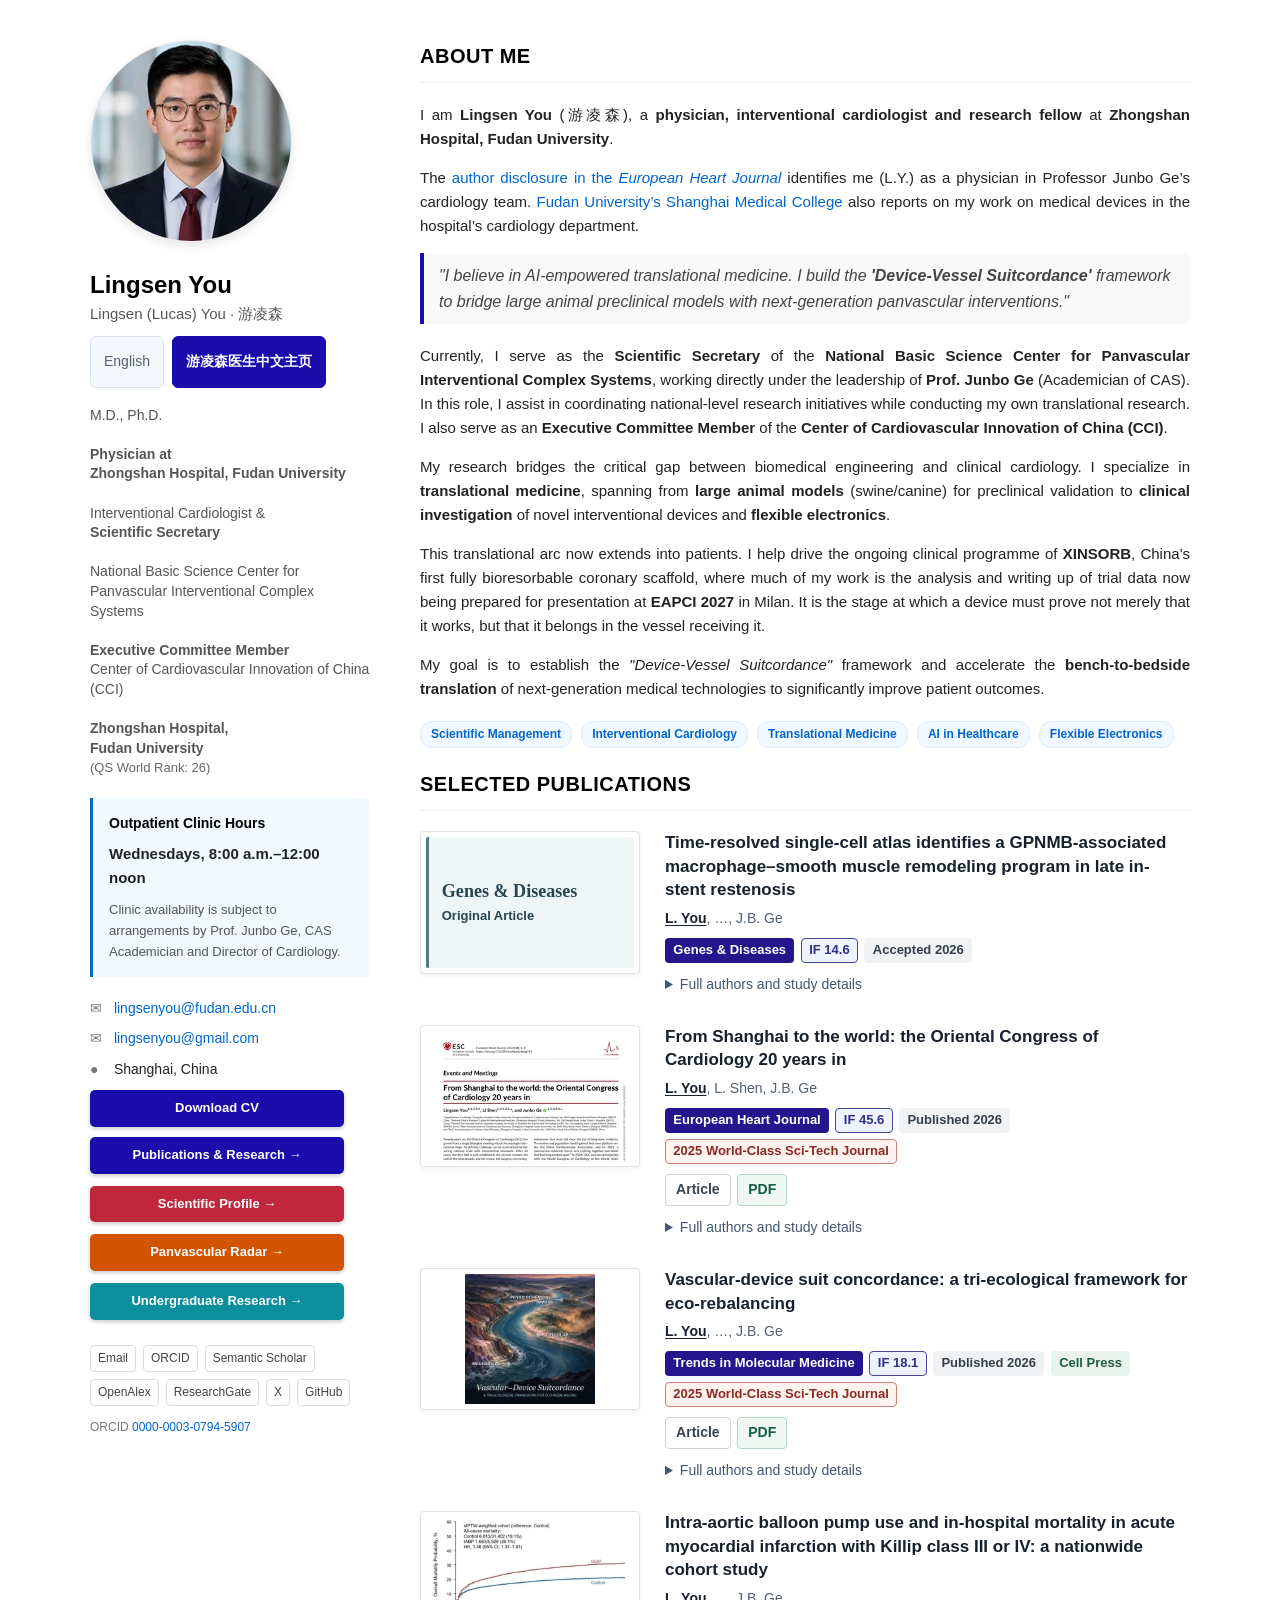
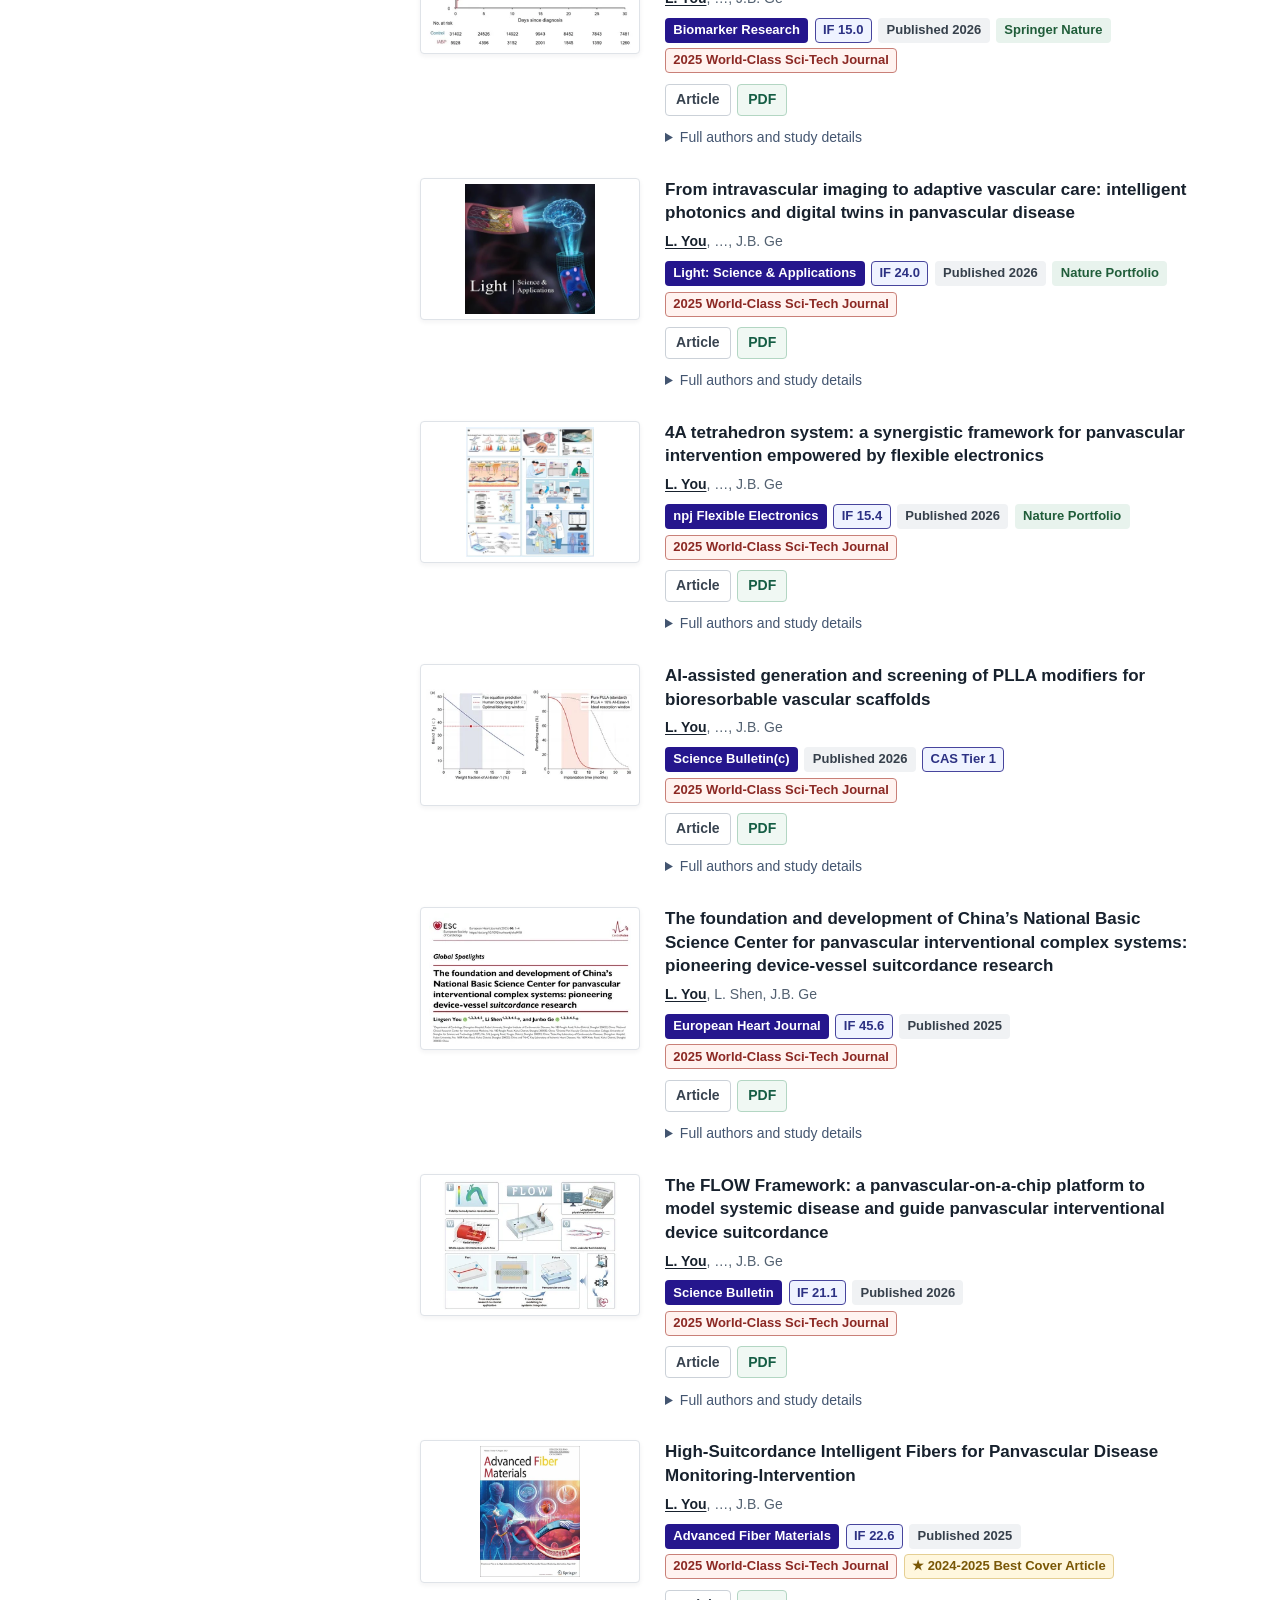
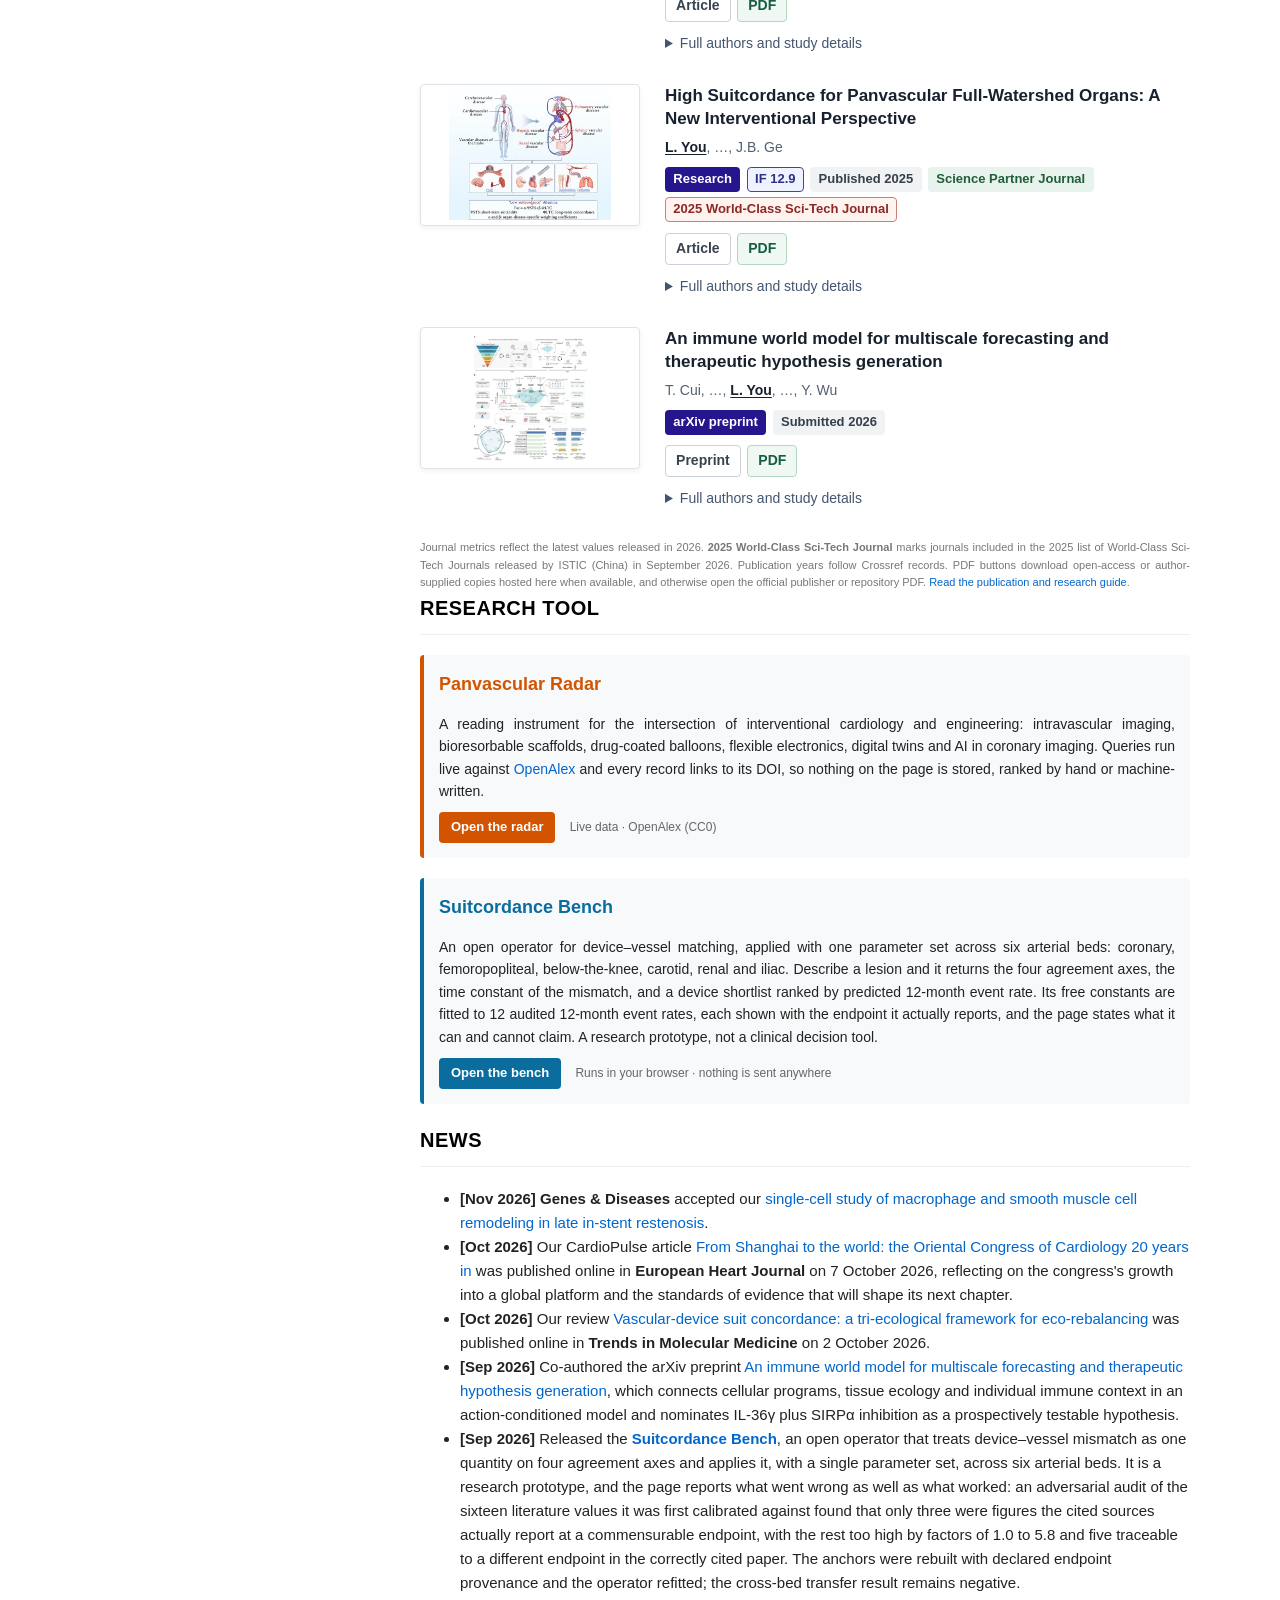
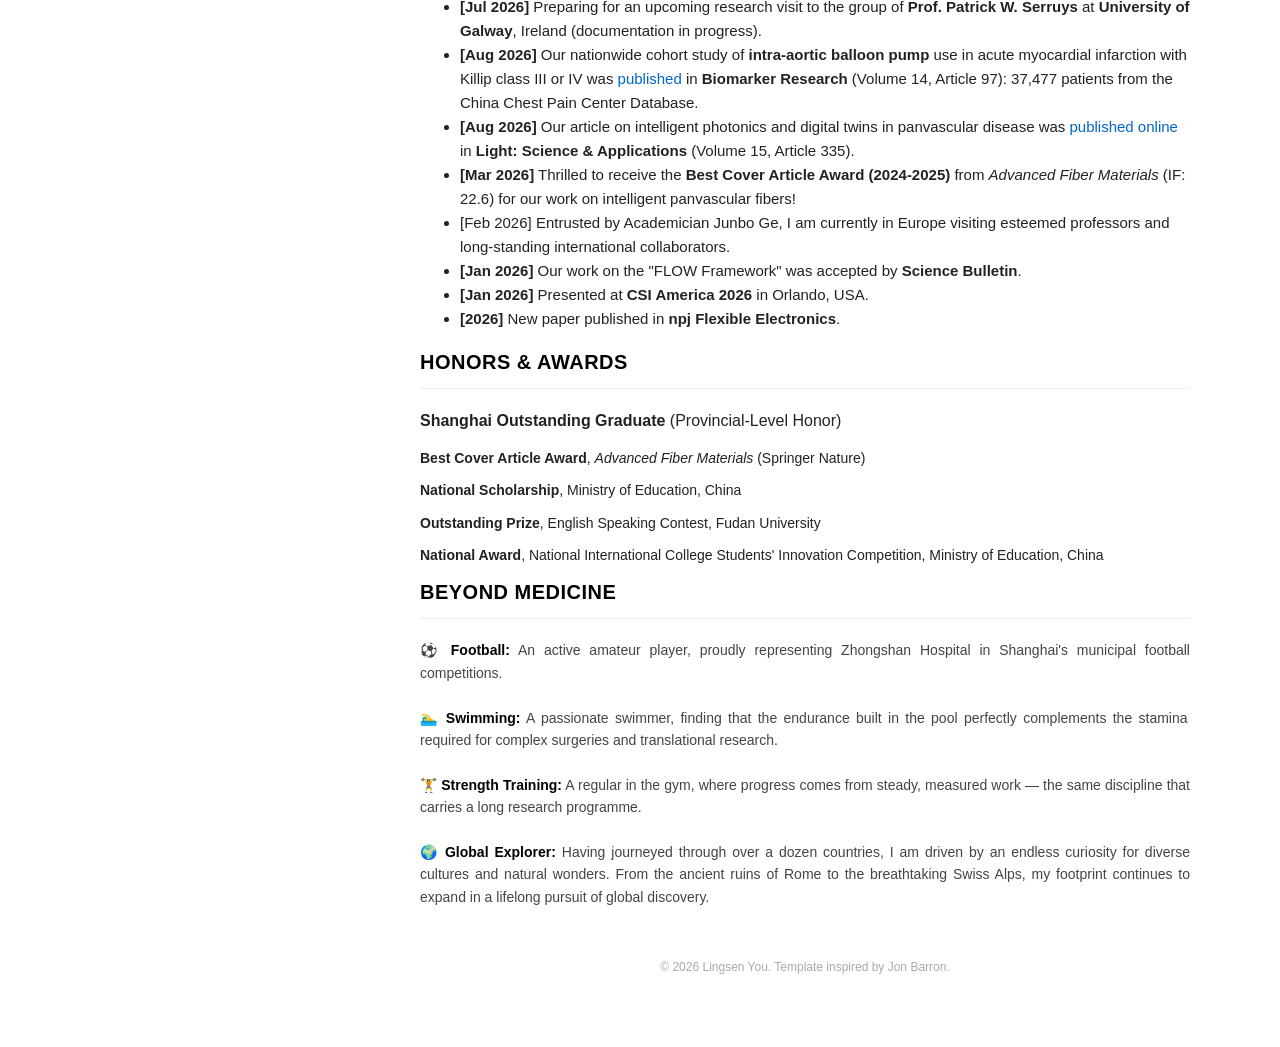
==== commit fae07e42: "Highlight the Chinese physician homepage on the English profile" ====
--- a/index.html
+++ b/index.html
@@ -375,8 +375,8 @@
             border-radius: 6px;
         }
         .language-switch span { color: #536273; background: #f4f7fb; }
-        .language-switch a { color: #1a0dab; background: #fff; font-weight: 700; text-decoration: none; }
-        .language-switch a:hover { background: #eef4ff; border-color: #1a0dab; }
+        .language-switch a { color: #fff; background: #1a0dab; border-color: #1a0dab; font-weight: 700; text-decoration: none; }
+        .language-switch a:hover { background: #130983; border-color: #130983; }
         .language-switch a:focus-visible { outline: 3px solid #1a0dab; outline-offset: 3px; }
         
         .my-title {
@@ -660,7 +660,7 @@
         <h1 class="my-name">Lingsen You<span class="name-alt">Lingsen (Lucas) You<span lang="zh-CN"> · 游凌森</span></span></h1>
         <nav class="language-switch" aria-label="Language">
             <span lang="en" aria-current="page">English</span>
-            <a href="/zh/" lang="zh-Hans" hreflang="zh-Hans" aria-label="查看简体中文版">简体中文</a>
+            <a href="/zh/" lang="zh-Hans" hreflang="zh-Hans">游凌森医生中文主页</a>
         </nav>
         <div class="my-title">
             M.D., Ph.D.<br><br>
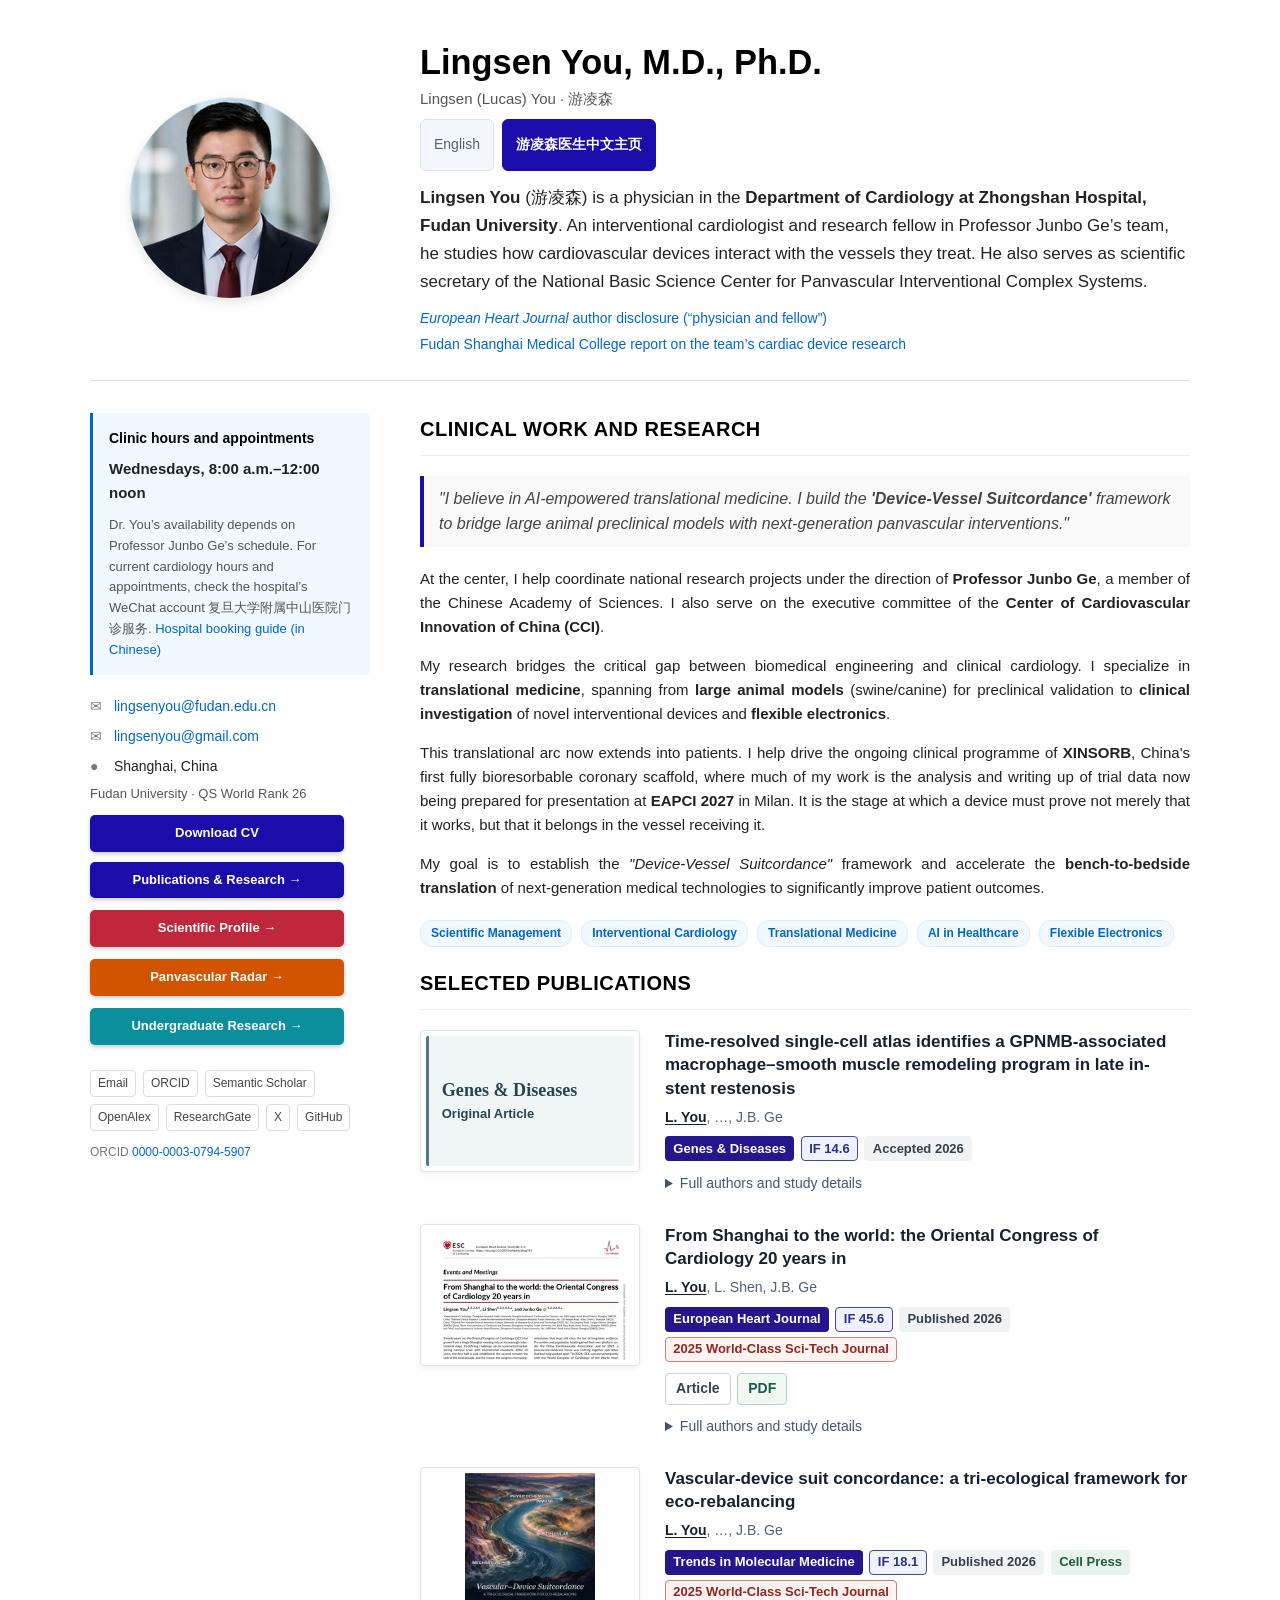
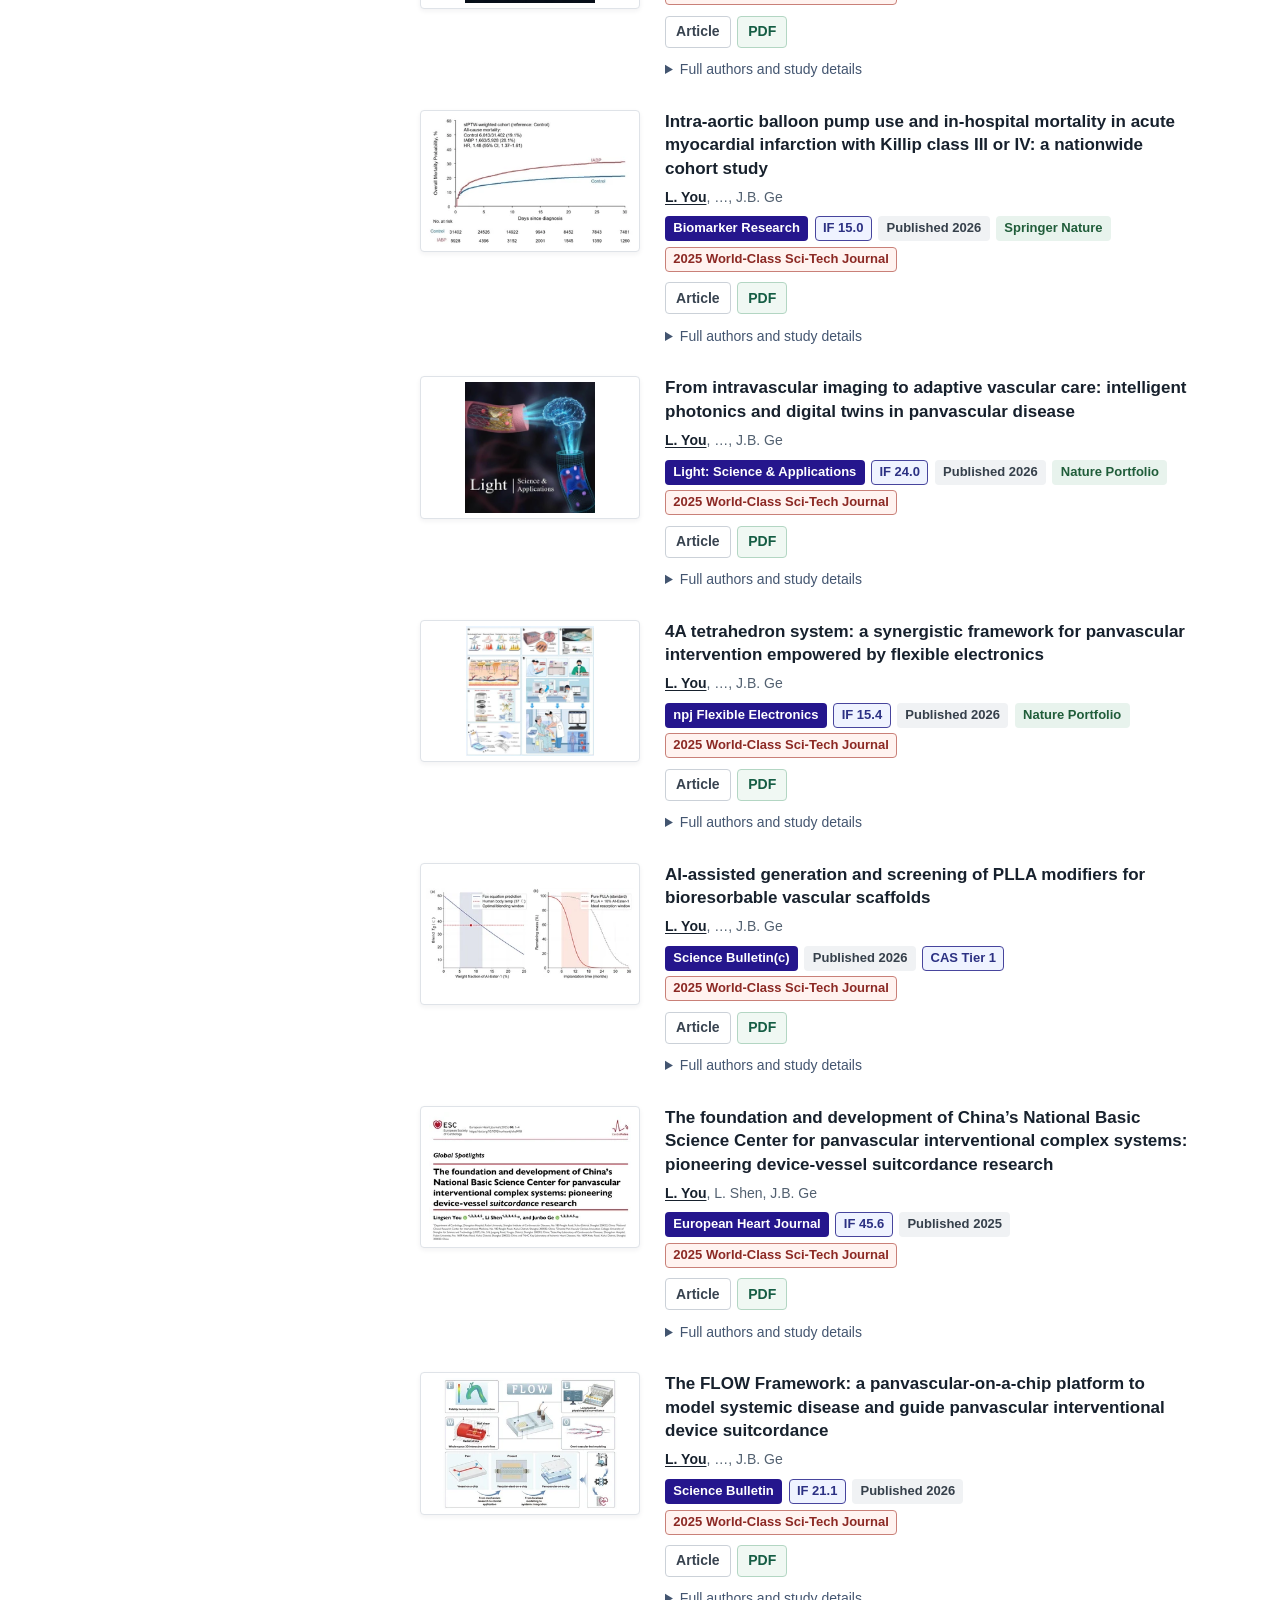
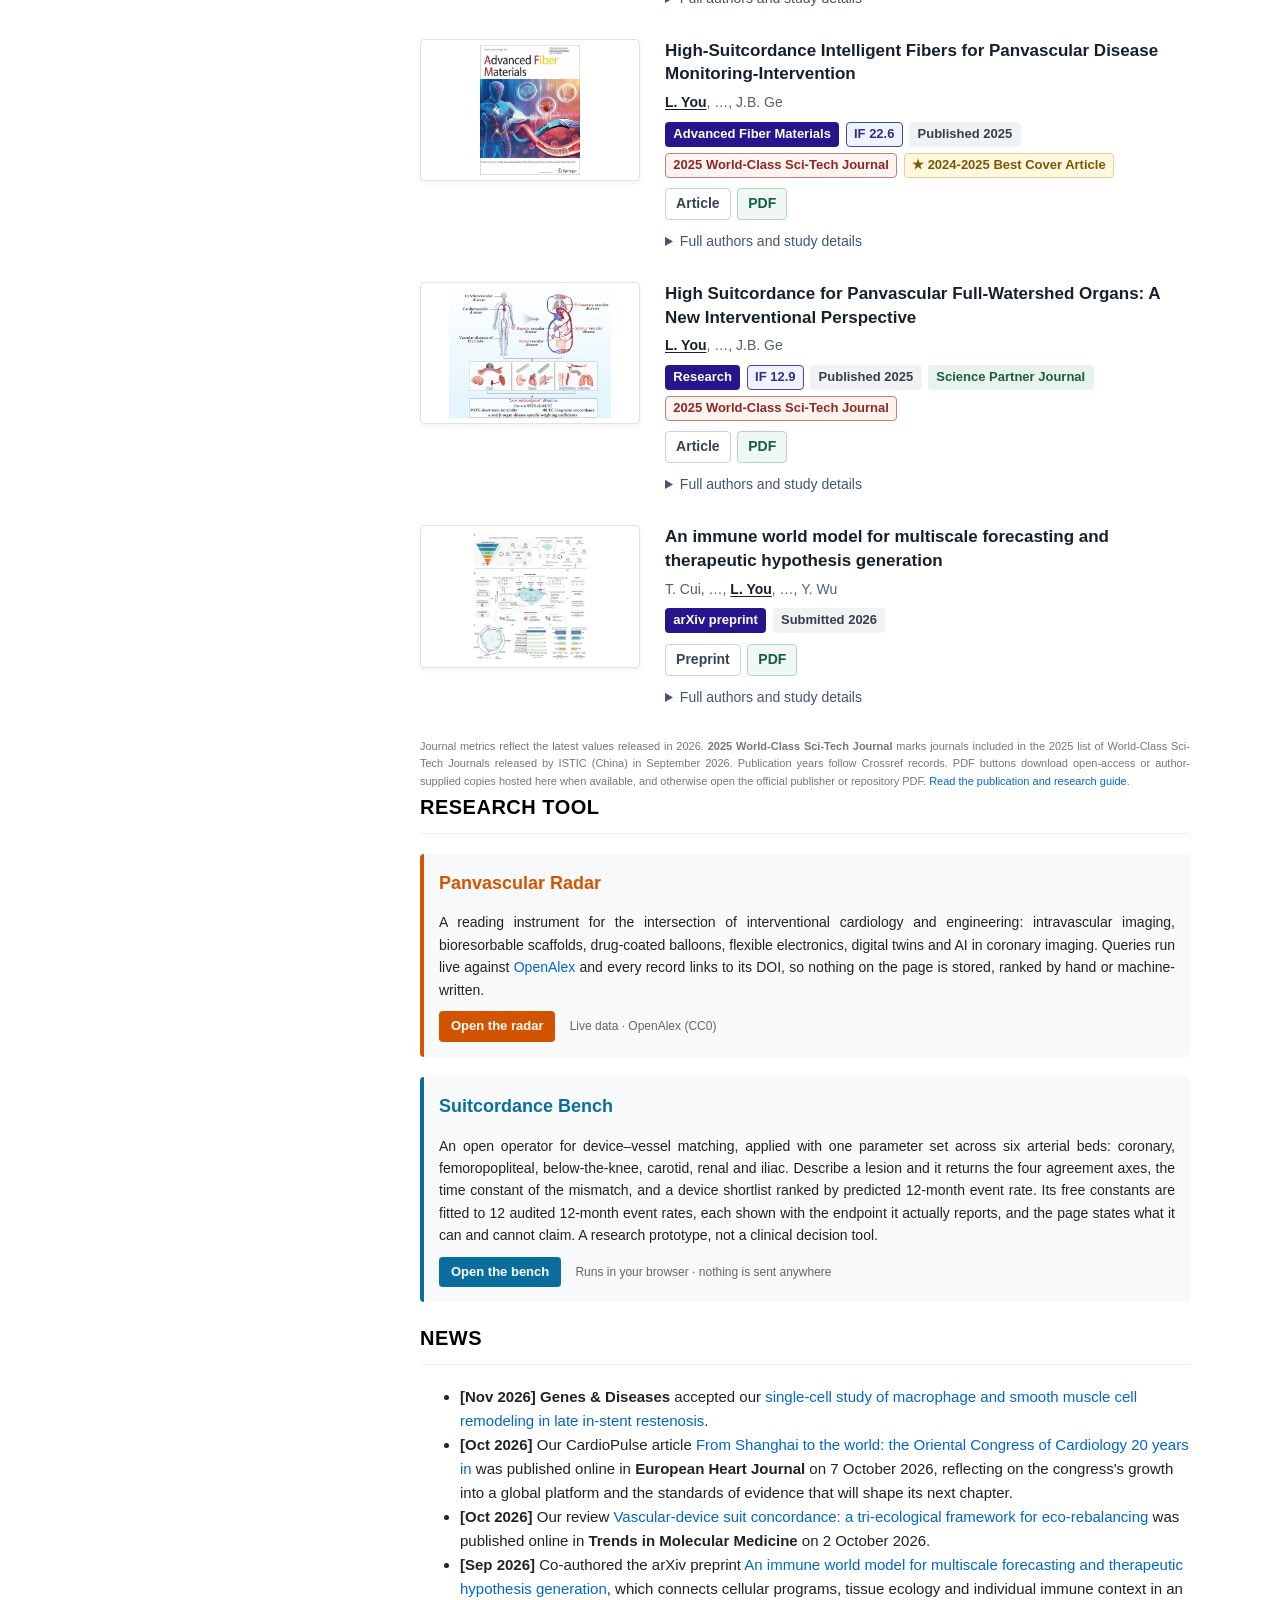
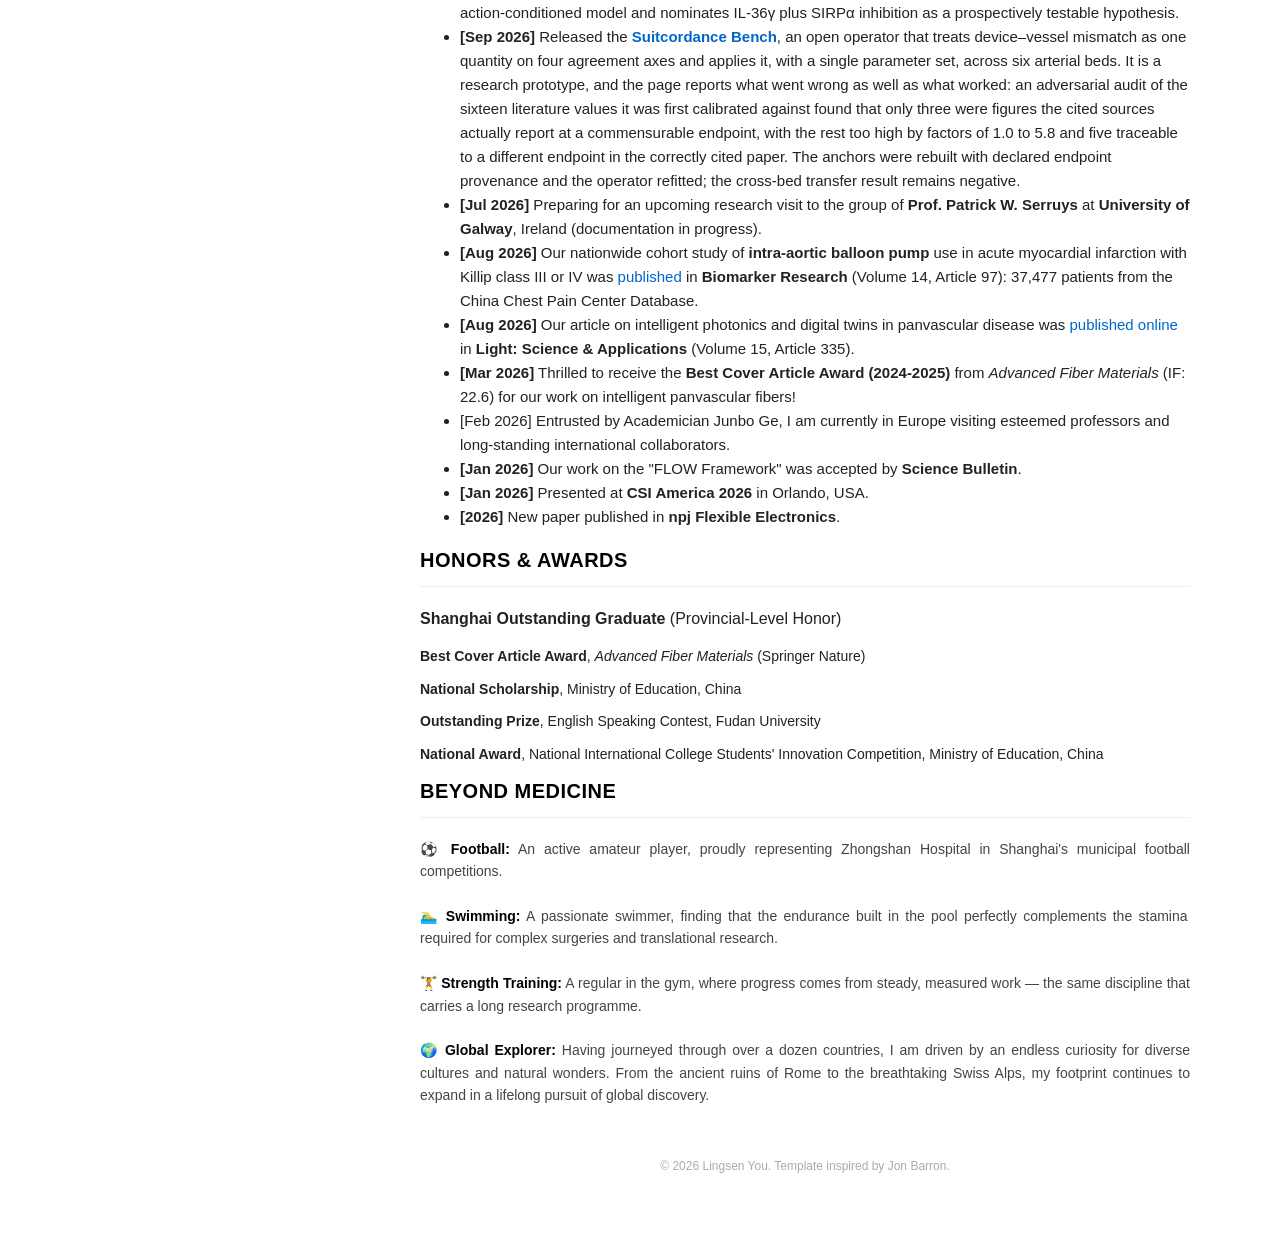
==== commit cb3797d0: "Lead both homepages with the sourced cardiology physician profile" ====
--- a/index.html
+++ b/index.html
@@ -2,6 +2,7 @@
 <html lang="en">
 <head>
     <meta charset="UTF-8">
+    <meta name="baidu-site-verification" content="codeva-GdZSOfnJcC" />
     <meta name="msvalidate.01" content="B4413F887CBDE9981BFA55B74EB3943A" />
     <meta name="google-site-verification" content="UQCzJQF3jM0o6qL18zeOuxMkmx2nVUGTPDQ_XhH2dC4">
     <meta name="viewport" content="width=device-width, initial-scale=1.0">
@@ -124,7 +125,7 @@
           ],
           "inLanguage": "en",
           "dateCreated": "2026-07-12",
-          "dateModified": "2026-11-21"
+          "dateModified": "2026-11-22"
         },
         {
           "@type": "ScholarlyArticle",
@@ -646,38 +647,39 @@
         }
     </style>
 <link rel="stylesheet" href="/assets/publication-cards.css?v=1">
+<link rel="stylesheet" href="/assets/profile-header.css">
 </head>
 <body>
 
 <div class="container">
     
-    <div class="sidebar">
+    <header class="profile-header">
         <picture>
             <source type="image/webp" srcset="assets/optimized/avatar-200.webp 200w, assets/optimized/avatar-400.webp 400w" sizes="200px">
             <img src="avatar.jpg?v=20260814" alt="Lingsen You" class="profile-img" width="800" height="800" fetchpriority="high" decoding="async">
         </picture>
         
-        <h1 class="my-name">Lingsen You<span class="name-alt">Lingsen (Lucas) You<span lang="zh-CN"> · 游凌森</span></span></h1>
-        <nav class="language-switch" aria-label="Language">
-            <span lang="en" aria-current="page">English</span>
-            <a href="/zh/" lang="zh-Hans" hreflang="zh-Hans">游凌森医生中文主页</a>
-        </nav>
-        <div class="my-title">
-            M.D., Ph.D.<br><br>
-            <strong>Physician at<br>Zhongshan Hospital, Fudan University</strong><br><br>
-            Interventional Cardiologist &<br>
-            <strong>Scientific Secretary</strong><br><br>
-            National Basic Science Center for Panvascular Interventional Complex Systems<br><br>
-            <strong>Executive Committee Member</strong><br>
-            Center of Cardiovascular Innovation of China (CCI)<br><br>
-            <strong>Zhongshan Hospital,<br>Fudan University</strong><br>
-            <span style="font-size: 13px; color: #666; font-weight: normal;">(QS World Rank: 26)</span>
+        <div>
+            <h1 class="my-name">Lingsen You, M.D., Ph.D.<span class="name-alt">Lingsen (Lucas) You · <span lang="zh-Hans">游凌森</span></span></h1>
+            <nav class="language-switch" aria-label="Language">
+                <span lang="en" aria-current="page">English</span>
+                <a href="/zh/" lang="zh-Hans" hreflang="zh-Hans">游凌森医生中文主页</a>
+            </nav>
+            <section id="physician-profile" aria-label="Physician profile">
+                <p class="profile-summary"><strong>Lingsen You</strong> (<span lang="zh-Hans">游凌森</span>) is a physician in the <strong>Department of Cardiology at Zhongshan Hospital, Fudan University</strong>. An interventional cardiologist and research fellow in Professor Junbo Ge’s team, he studies how cardiovascular devices interact with the vessels they treat. He also serves as scientific secretary of the National Basic Science Center for Panvascular Interventional Complex Systems.</p>
+                <p class="profile-sources">
+                    <a href="https://doi.org/10.1093/eurheartj/ehag783"><cite>European Heart Journal</cite> author disclosure (“physician and fellow”)</a>
+                    <a href="https://shmc.fudan.edu.cn/news/2026/0529/c1893a149384/page.htm">Fudan Shanghai Medical College report on the team’s cardiac device research</a>
+                </p>
+            </section>
         </div>
-
+    </header>
+
+    <div class="sidebar">
         <section class="clinic-hours" aria-labelledby="clinic-hours-heading">
-            <h2 id="clinic-hours-heading">Outpatient Clinic Hours</h2>
+            <h2 id="clinic-hours-heading">Clinic hours and appointments</h2>
             <p class="clinic-time">Wednesdays, 8:00 a.m.–12:00 noon</p>
-            <p class="clinic-note">Clinic availability is subject to arrangements by Prof. Junbo Ge, CAS Academician and Director of Cardiology.</p>
+            <p class="clinic-note">Dr. You’s availability depends on Professor Junbo Ge’s schedule. For current cardiology hours and appointments, check the hospital’s WeChat account <span lang="zh-Hans">复旦大学附属中山医院门诊服务</span>. <a href="https://sghexport.shobserver.com/html/baijiahao/2022/05/10/737924.html">Hospital booking guide (in Chinese)</a></p>
         </section>
 
         <div class="contact-info">
@@ -692,6 +694,7 @@
             <div>
                 <span class="ui-icon" aria-hidden="true">●</span> Shanghai, China
             </div>
+            <div class="institution-rank">Fudan University · QS World Rank 26</div>
             
             <a href="CV_Lingsen_You.pdf?v=20261120-4" download="CV_Lingsen_You.pdf" class="action-btn btn-cv">Download CV</a><br>
             <a href="https://lingsenyou.com/publications/" class="action-btn btn-cv">Publications &amp; Research &rarr;</a>
@@ -717,16 +720,14 @@
     <div class="main-content">
         
         <section>
-            <h2 id="physician-profile">About Me</h2>
-            <p>I am <strong>Lingsen You</strong> (<span lang="zh-CN">游凌森</span>), a <strong>physician, interventional cardiologist and research fellow</strong> at <strong>Zhongshan Hospital, Fudan University</strong>.</p>
-            <p>The <a href="https://doi.org/10.1093/eurheartj/ehag783">author disclosure in the <cite>European Heart Journal</cite></a> identifies me (L.Y.) as a physician in Professor Junbo Ge’s cardiology team. <a href="https://shmc.fudan.edu.cn/news/2026/0529/c1893a149384/page.htm">Fudan University’s Shanghai Medical College</a> also reports on my work on medical devices in the hospital’s cardiology department.</p>
+            <h2>Clinical work and research</h2>
             
             <div class="slogan">
                 "I believe in AI-empowered translational medicine. I build the <strong>'Device-Vessel Suitcordance'</strong> framework to bridge large animal preclinical models with next-generation panvascular interventions."
             </div>
 
             <p>
-                Currently, I serve as the <strong>Scientific Secretary</strong> of the <strong>National Basic Science Center for Panvascular Interventional Complex Systems</strong>, working directly under the leadership of <strong>Prof. Junbo Ge</strong> (Academician of CAS). In this role, I assist in coordinating national-level research initiatives while conducting my own translational research. I also serve as an <strong>Executive Committee Member</strong> of the <strong>Center of Cardiovascular Innovation of China (CCI)</strong>.
+                At the center, I help coordinate national research projects under the direction of <strong>Professor Junbo Ge</strong>, a member of the Chinese Academy of Sciences. I also serve on the executive committee of the <strong>Center of Cardiovascular Innovation of China (CCI)</strong>.
             </p>
             <p>
                 My research bridges the critical gap between biomedical engineering and clinical cardiology. I specialize in <strong>translational medicine</strong>, spanning from <strong>large animal models</strong> (swine/canine) for preclinical validation to <strong>clinical investigation</strong> of novel interventional devices and <strong>flexible electronics</strong>.
--- a/assets/profile-header.css
+++ b/assets/profile-header.css
@@ -0,0 +1,85 @@
+.container {
+  display: grid;
+  grid-template-columns: var(--sidebar-width) minmax(0, 1fr);
+  row-gap: 2rem;
+}
+
+.profile-header {
+  grid-column: 1 / -1;
+  display: grid;
+  grid-template-columns: var(--sidebar-width) minmax(0, 1fr);
+  column-gap: inherit;
+  align-items: center;
+  padding-bottom: 1.5rem;
+  border-bottom: 1px solid #dde1e6;
+}
+
+.profile-header .profile-img {
+  display: block;
+  margin: 0 auto;
+}
+
+.profile-header h1.my-name {
+  font-size: clamp(1.65rem, 3vw, 2.15rem);
+}
+
+.profile-header nav {
+  justify-content: flex-start;
+  margin: .65rem 0 .85rem;
+}
+
+.profile-summary,
+.profile-sources {
+  margin: 0;
+  text-align: start;
+}
+
+.profile-summary {
+  font-size: 1.0625rem;
+  line-height: 1.65;
+}
+
+.profile-sources {
+  display: flex;
+  flex-wrap: wrap;
+  gap: .25rem 1.25rem;
+  margin-top: .65rem;
+  font-size: .875rem;
+  line-height: 1.6;
+}
+
+.sidebar .clinic-hours {
+  margin-top: 0;
+}
+
+.contact-info .institution-rank {
+  margin-top: .4rem;
+  color: var(--secondary-text);
+  font-size: .8125rem;
+}
+
+@media (max-width: 768px) {
+  .container,
+  .profile-header {
+    grid-template-columns: minmax(0, 1fr);
+  }
+
+  .profile-header {
+    row-gap: 1rem;
+    text-align: center;
+  }
+
+  .profile-header .profile-img {
+    width: 128px;
+    height: 128px;
+  }
+
+  .profile-header nav {
+    justify-content: center;
+  }
+
+  .profile-sources {
+    flex-direction: column;
+    align-items: flex-start;
+  }
+}
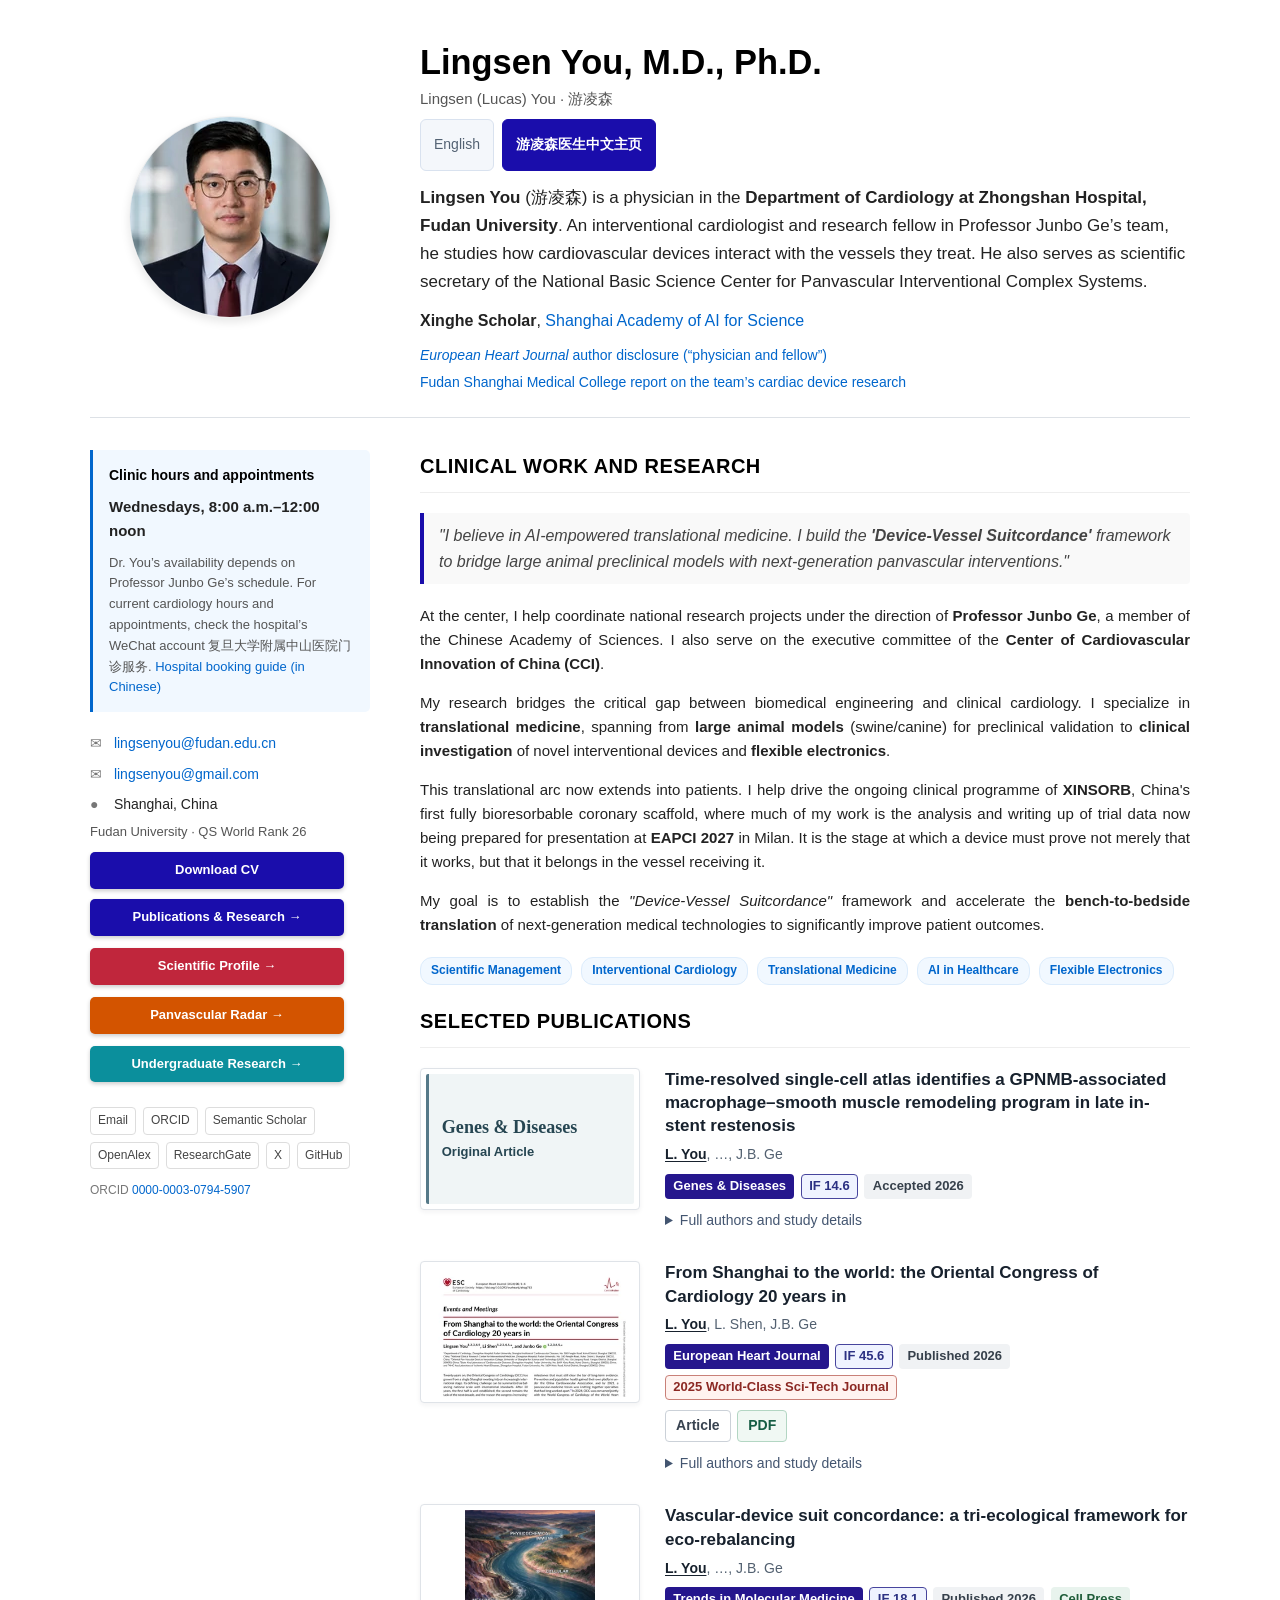
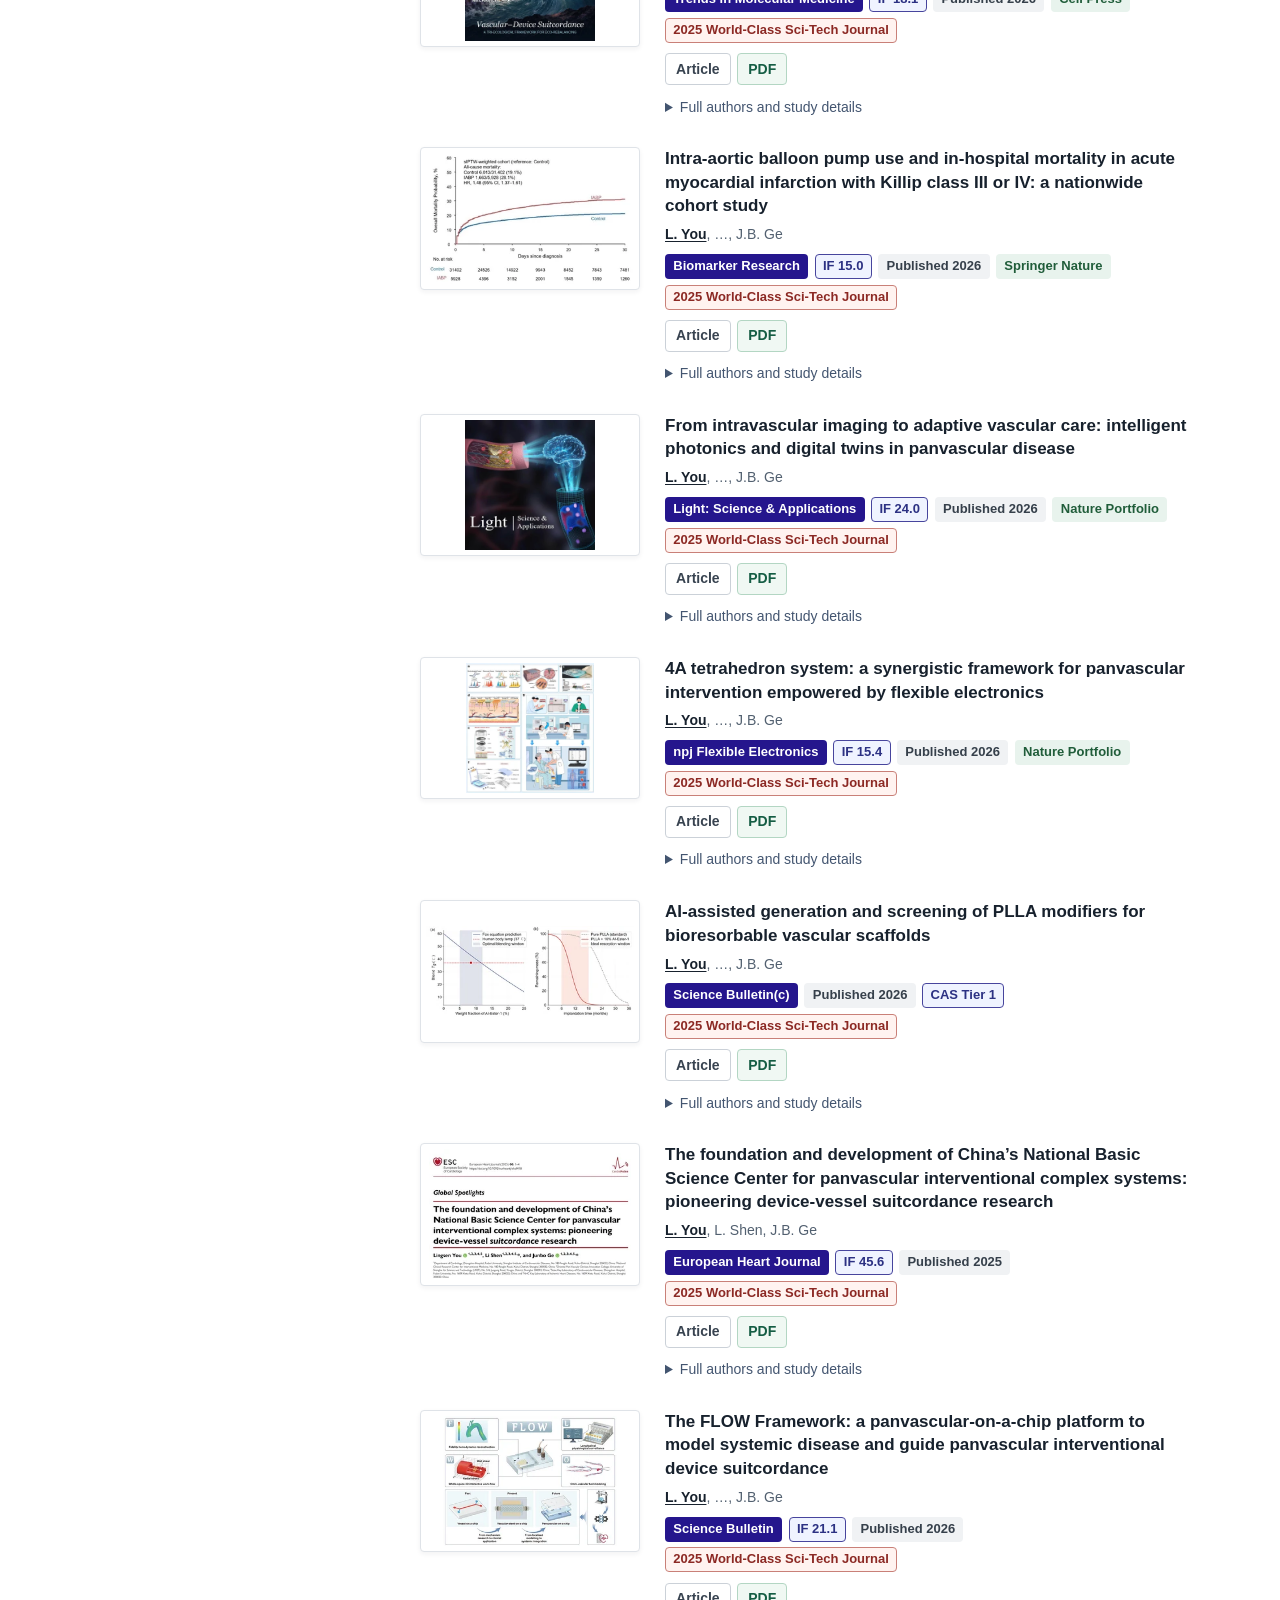
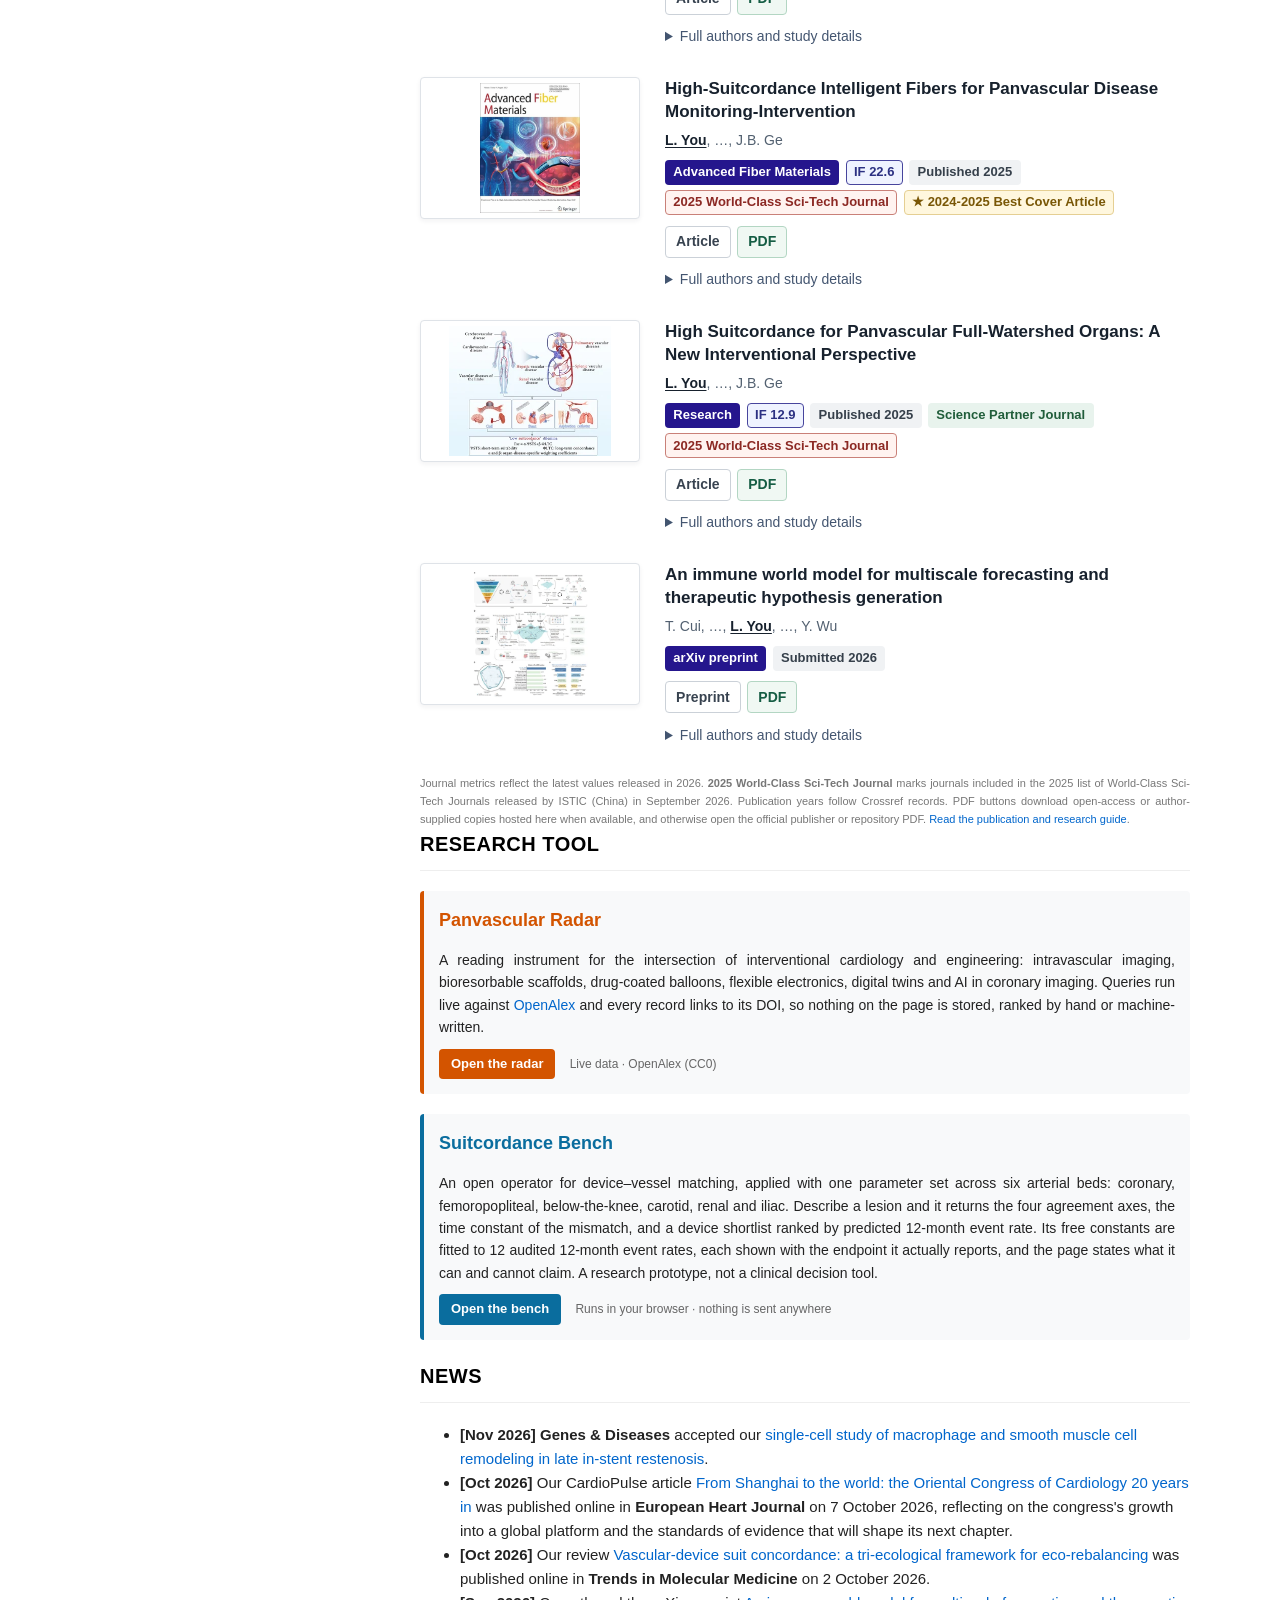
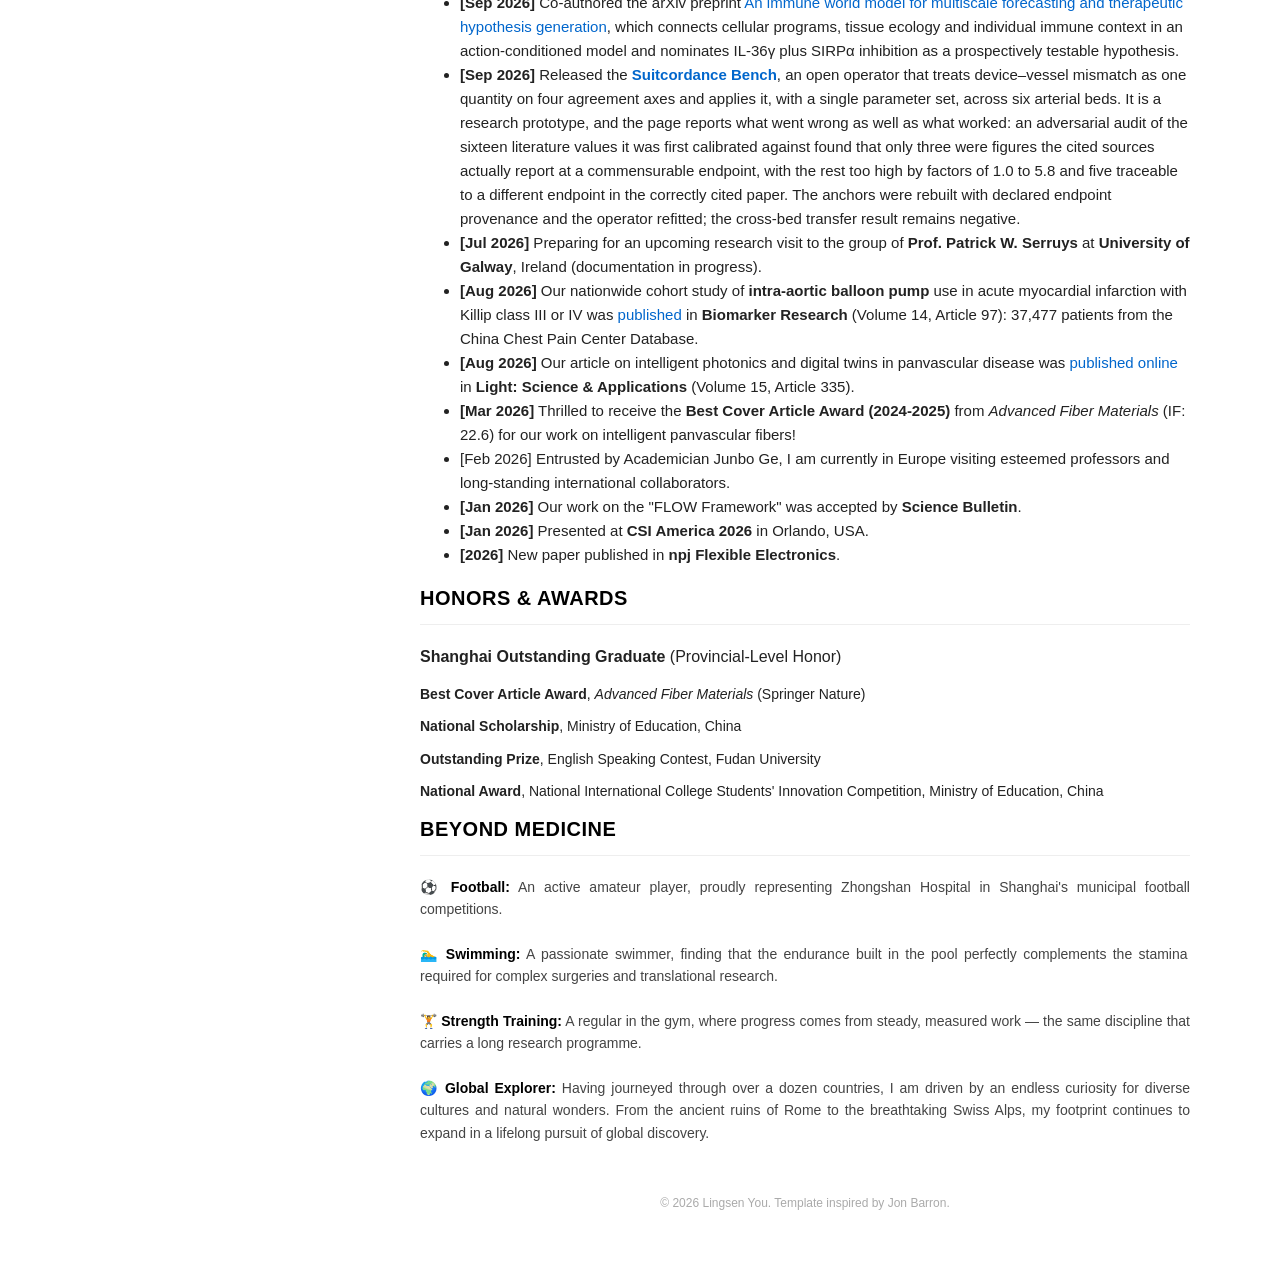
==== commit c048e5c0: "Add the Xinghe Scholar distinction to bilingual personal profiles" ====
--- a/index.html
+++ b/index.html
@@ -40,6 +40,7 @@
           "familyName": "You",
           "honorificSuffix": "M.D., Ph.D.",
           "description": "Lingsen You is a physician, interventional cardiologist and researcher at Zhongshan Hospital, Fudan University, Scientific Secretary of the National Basic Science Center for Panvascular Interventional Complex Systems, and Executive Committee Member of the Center of Cardiovascular Innovation of China (CCI).",
+          "award": "Xinghe Scholar, Shanghai Academy of AI for Science",
           "jobTitle": ["Physician", "Interventional Cardiologist", "Scientific Secretary", "Executive Committee Member"],
           "memberOf": { "@type": "Organization", "name": "Center of Cardiovascular Innovation of China", "alternateName": "CCI" },
           "url": "https://lingsenyou.com/",
@@ -125,7 +126,7 @@
           ],
           "inLanguage": "en",
           "dateCreated": "2026-07-12",
-          "dateModified": "2026-11-22"
+          "dateModified": "2026-11-24"
         },
         {
           "@type": "ScholarlyArticle",
@@ -667,6 +668,7 @@
             </nav>
             <section id="physician-profile" aria-label="Physician profile">
                 <p class="profile-summary"><strong>Lingsen You</strong> (<span lang="zh-Hans">游凌森</span>) is a physician in the <strong>Department of Cardiology at Zhongshan Hospital, Fudan University</strong>. An interventional cardiologist and research fellow in Professor Junbo Ge’s team, he studies how cardiovascular devices interact with the vessels they treat. He also serves as scientific secretary of the National Basic Science Center for Panvascular Interventional Complex Systems.</p>
+                <p class="profile-credential"><strong>Xinghe Scholar</strong>, <a href="https://sais.org.cn/">Shanghai Academy of AI for Science</a></p>
                 <p class="profile-sources">
                     <a href="https://doi.org/10.1093/eurheartj/ehag783"><cite>European Heart Journal</cite> author disclosure (“physician and fellow”)</a>
                     <a href="https://shmc.fudan.edu.cn/news/2026/0529/c1893a149384/page.htm">Fudan Shanghai Medical College report on the team’s cardiac device research</a>
--- a/assets/profile-header.css
+++ b/assets/profile-header.css
@@ -48,6 +48,12 @@
   line-height: 1.6;
 }
 
+.profile-credential {
+  margin: .8rem 0 0;
+  font-size: 1rem;
+  line-height: 1.55;
+}
+
 .sidebar .clinic-hours {
   margin-top: 0;
 }
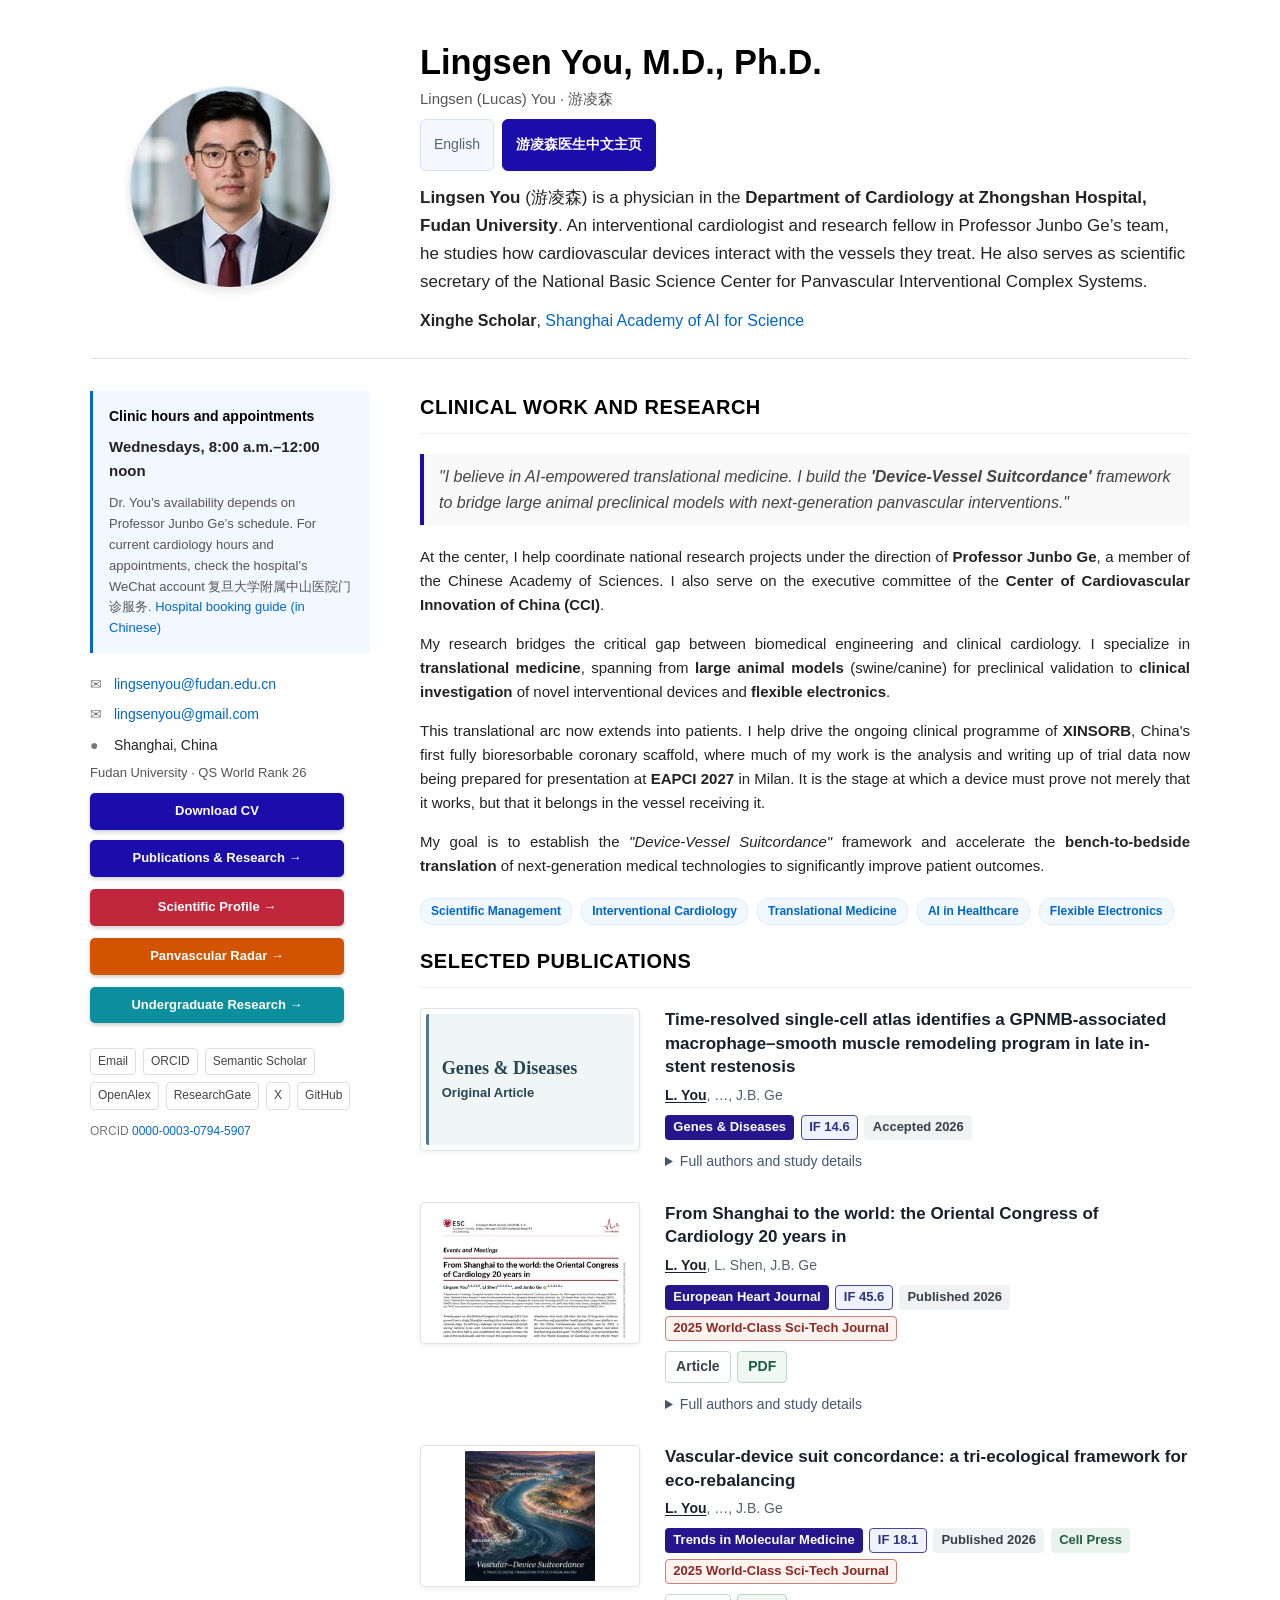
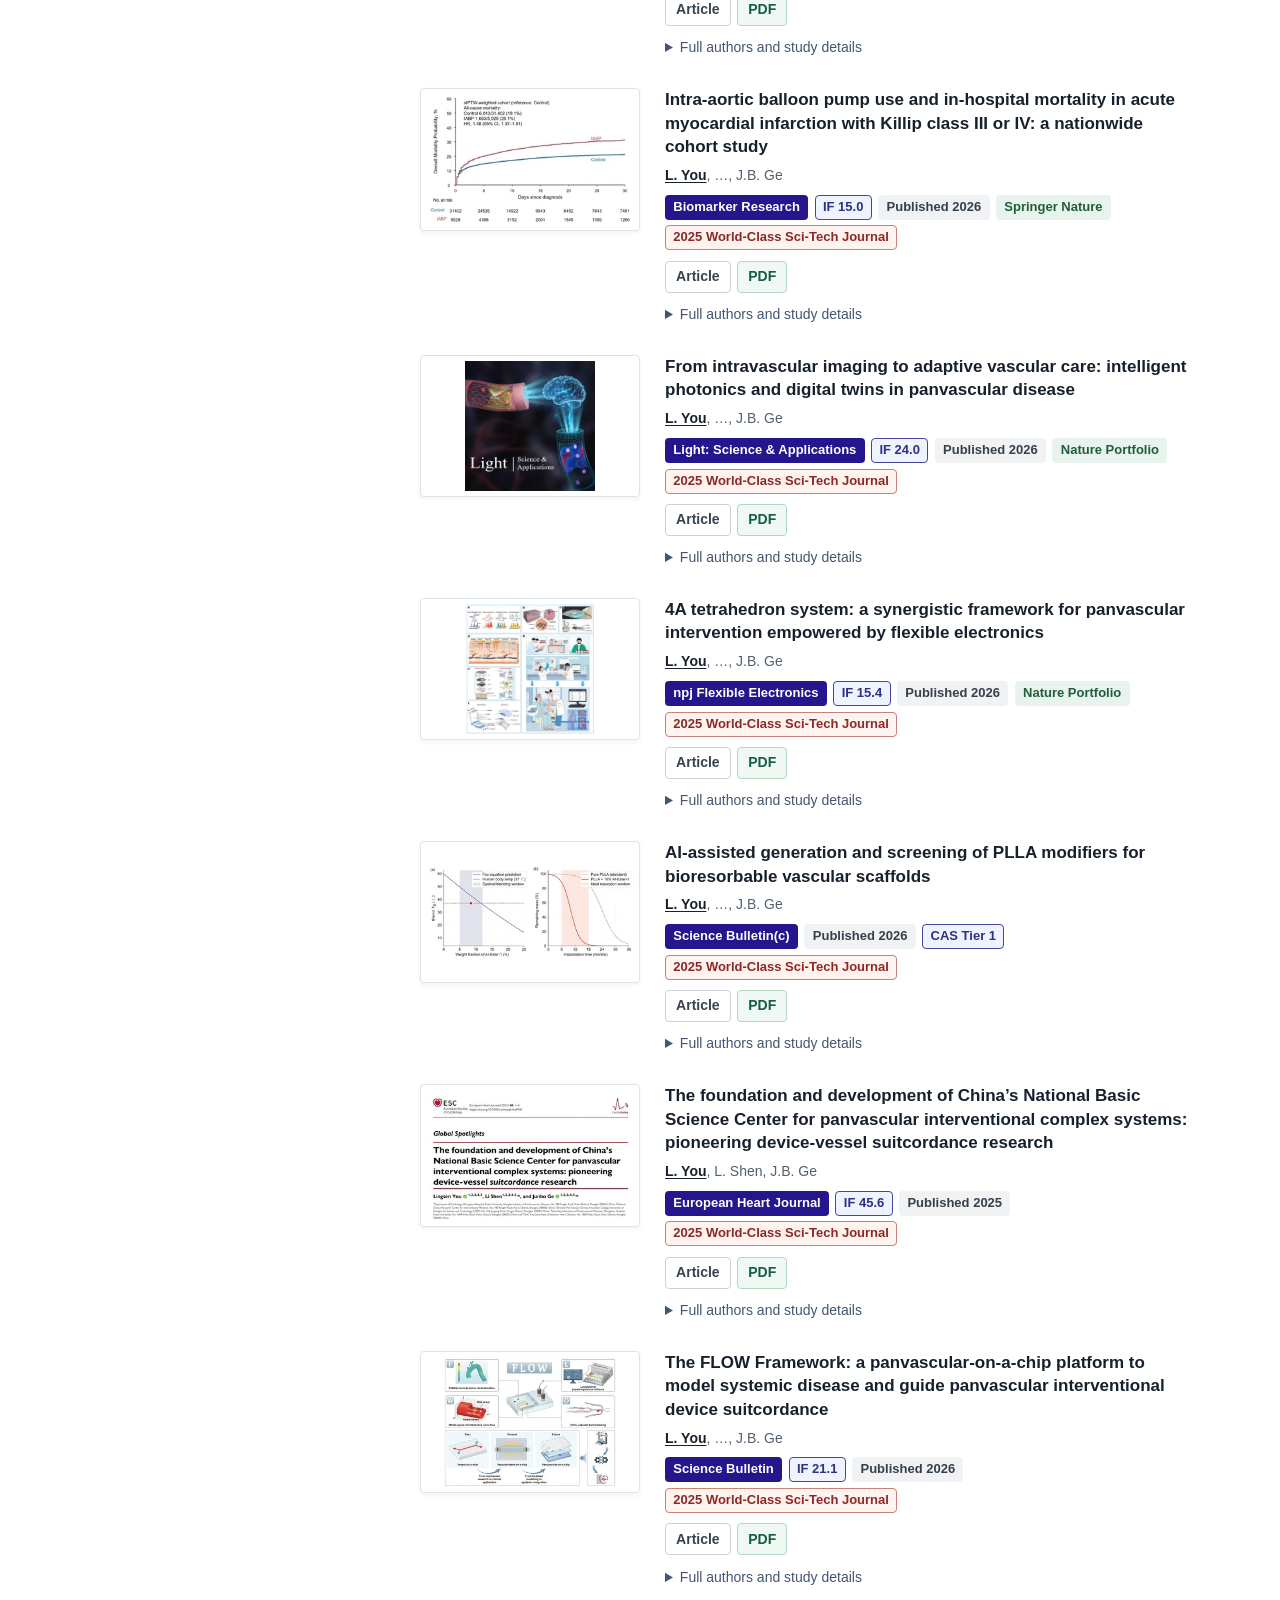
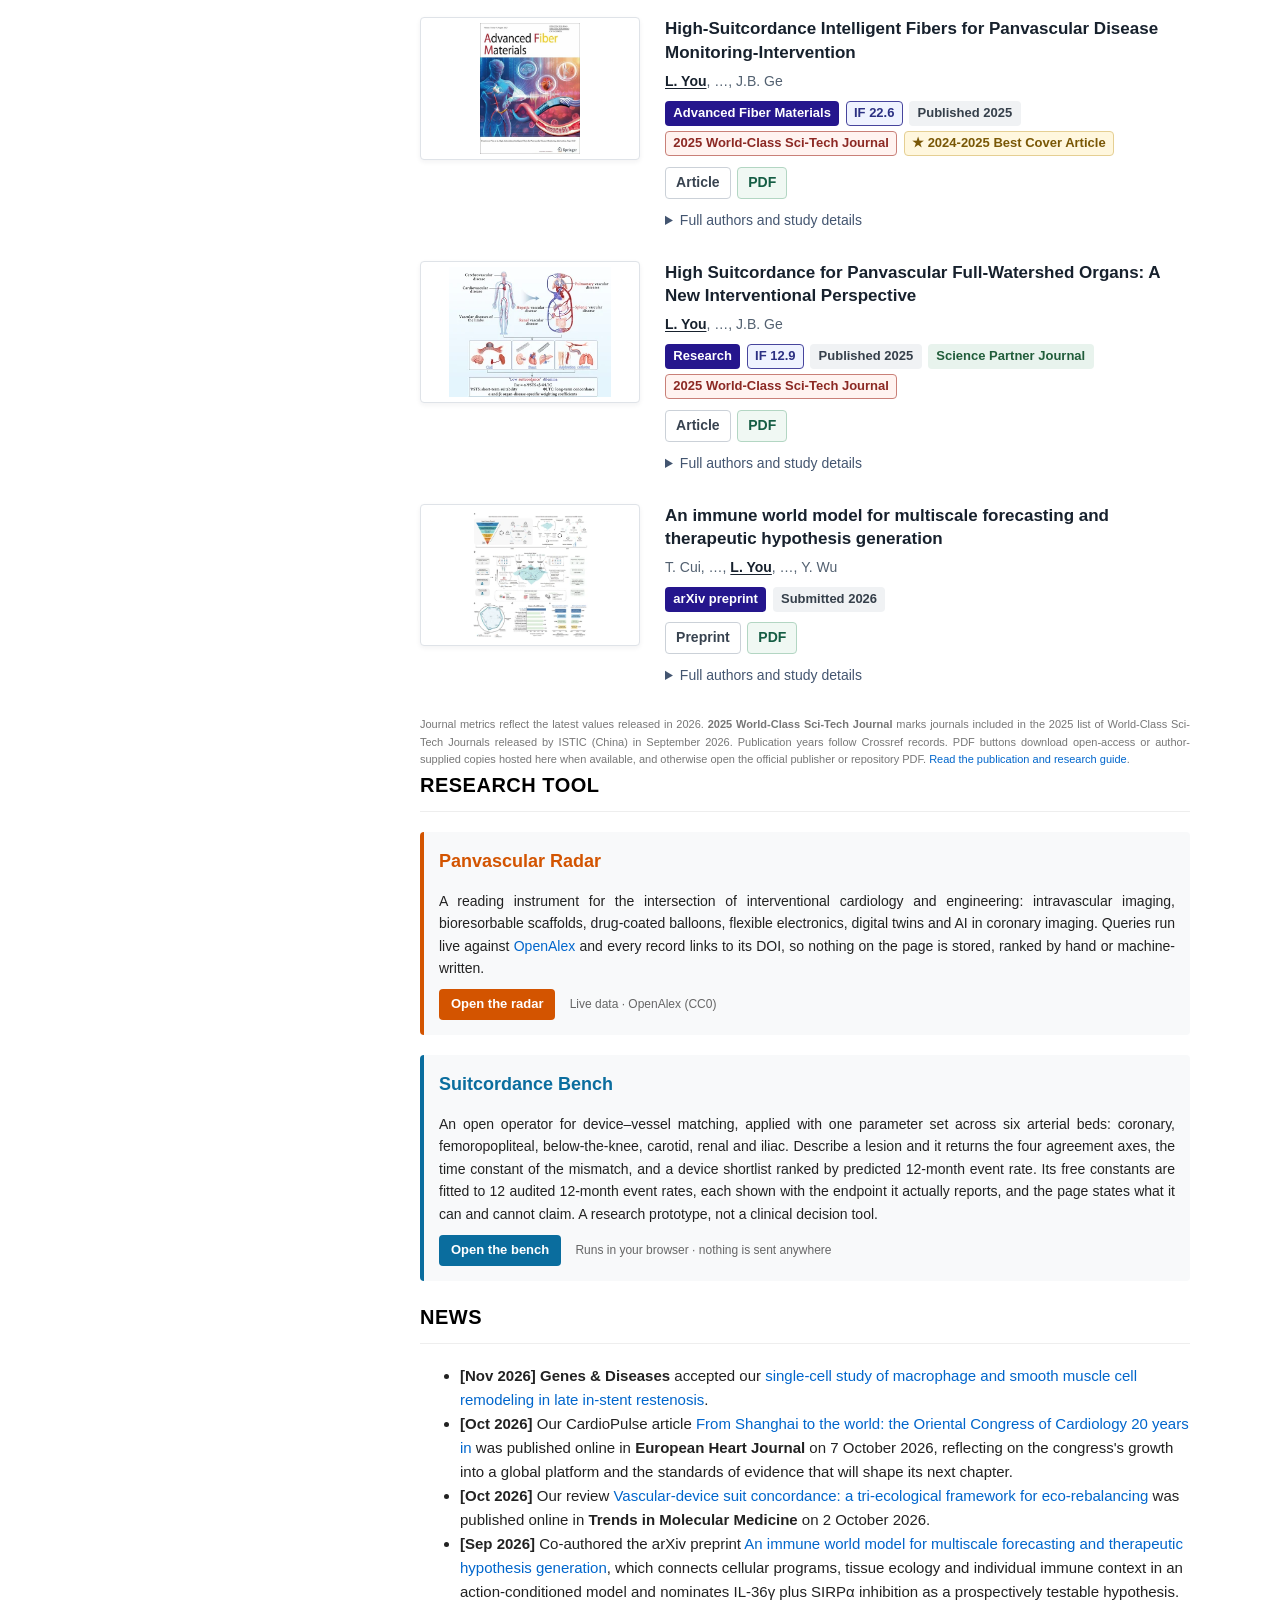
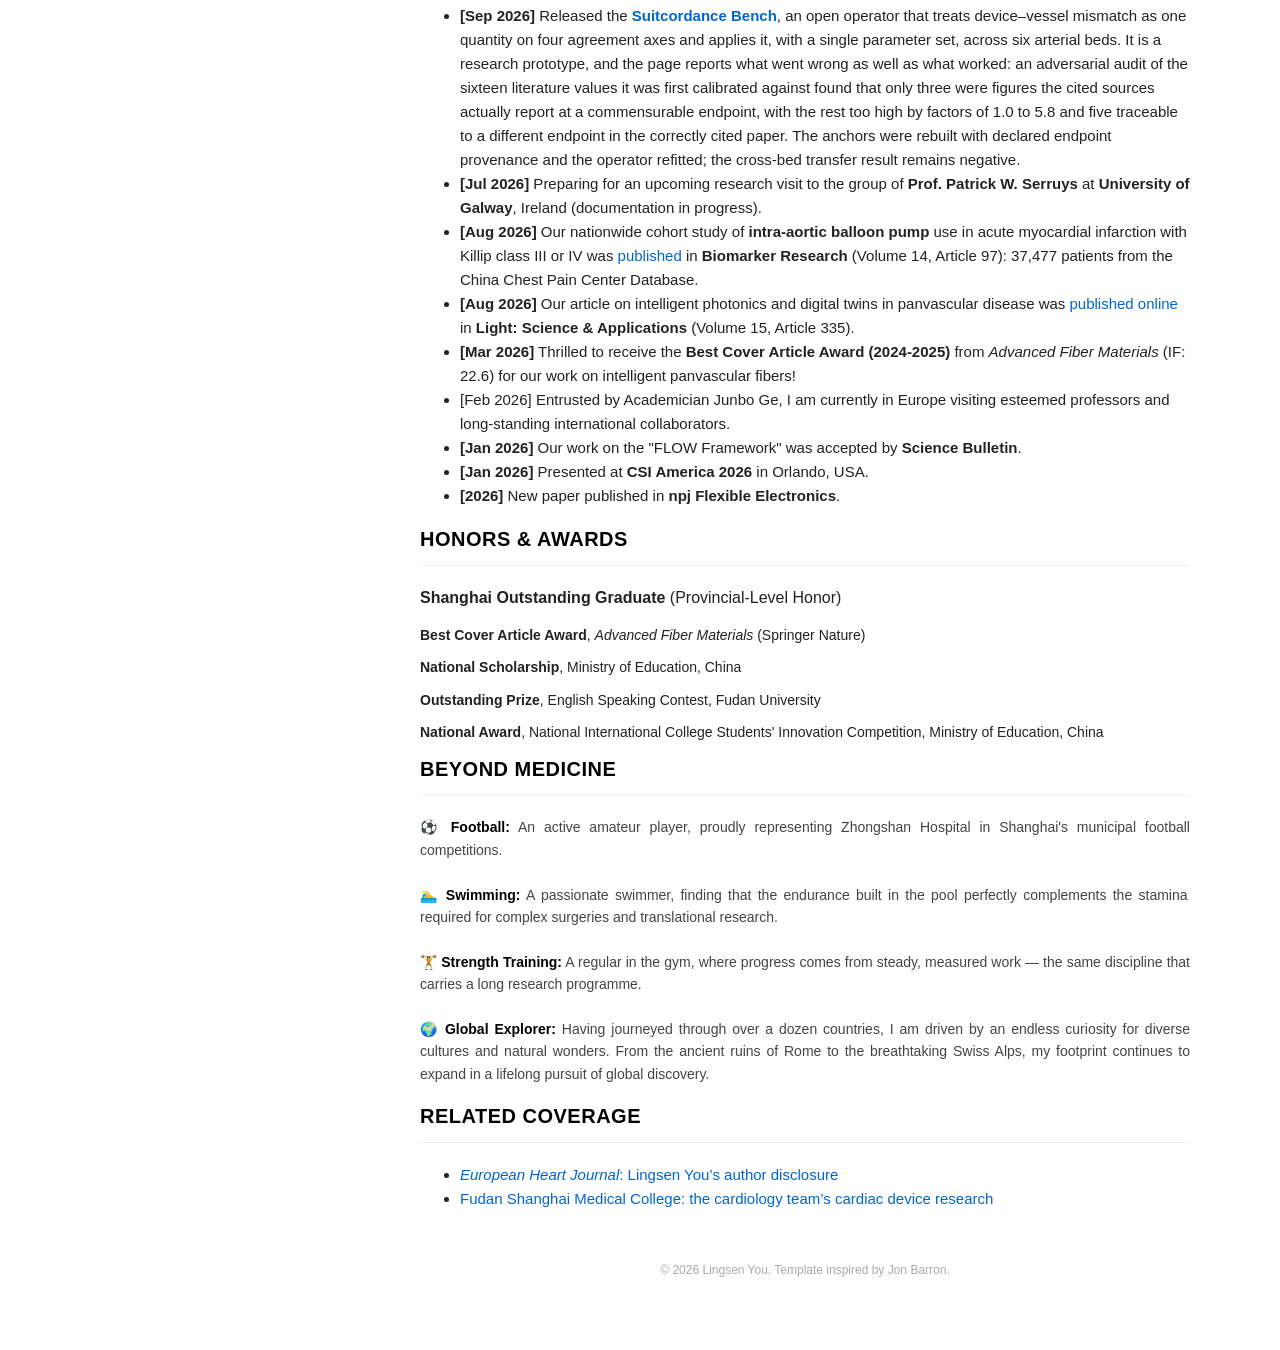
==== commit 2adbebf0: "Move homepage profile sources to end-of-page related coverage" ====
--- a/index.html
+++ b/index.html
@@ -669,10 +669,6 @@
             <section id="physician-profile" aria-label="Physician profile">
                 <p class="profile-summary"><strong>Lingsen You</strong> (<span lang="zh-Hans">游凌森</span>) is a physician in the <strong>Department of Cardiology at Zhongshan Hospital, Fudan University</strong>. An interventional cardiologist and research fellow in Professor Junbo Ge’s team, he studies how cardiovascular devices interact with the vessels they treat. He also serves as scientific secretary of the National Basic Science Center for Panvascular Interventional Complex Systems.</p>
                 <p class="profile-credential"><strong>Xinghe Scholar</strong>, <a href="https://sais.org.cn/">Shanghai Academy of AI for Science</a></p>
-                <p class="profile-sources">
-                    <a href="https://doi.org/10.1093/eurheartj/ehag783"><cite>European Heart Journal</cite> author disclosure (“physician and fellow”)</a>
-                    <a href="https://shmc.fudan.edu.cn/news/2026/0529/c1893a149384/page.htm">Fudan Shanghai Medical College report on the team’s cardiac device research</a>
-                </p>
             </section>
         </div>
     </header>
@@ -1030,6 +1026,14 @@
             </p>
         </section>
 
+        <section aria-labelledby="related-coverage">
+            <h2 id="related-coverage">Related Coverage</h2>
+            <ul>
+                <li><a href="https://doi.org/10.1093/eurheartj/ehag783"><cite>European Heart Journal</cite>: Lingsen You’s author disclosure</a></li>
+                <li><a href="https://shmc.fudan.edu.cn/news/2026/0529/c1893a149384/page.htm">Fudan Shanghai Medical College: the cardiology team’s cardiac device research</a></li>
+            </ul>
+        </section>
+
         <div style="text-align:center; margin-top:50px; padding-bottom:30px; color:#aaa; font-size:12px;">
             &copy; 2026 Lingsen You. Template inspired by Jon Barron.
         </div>
